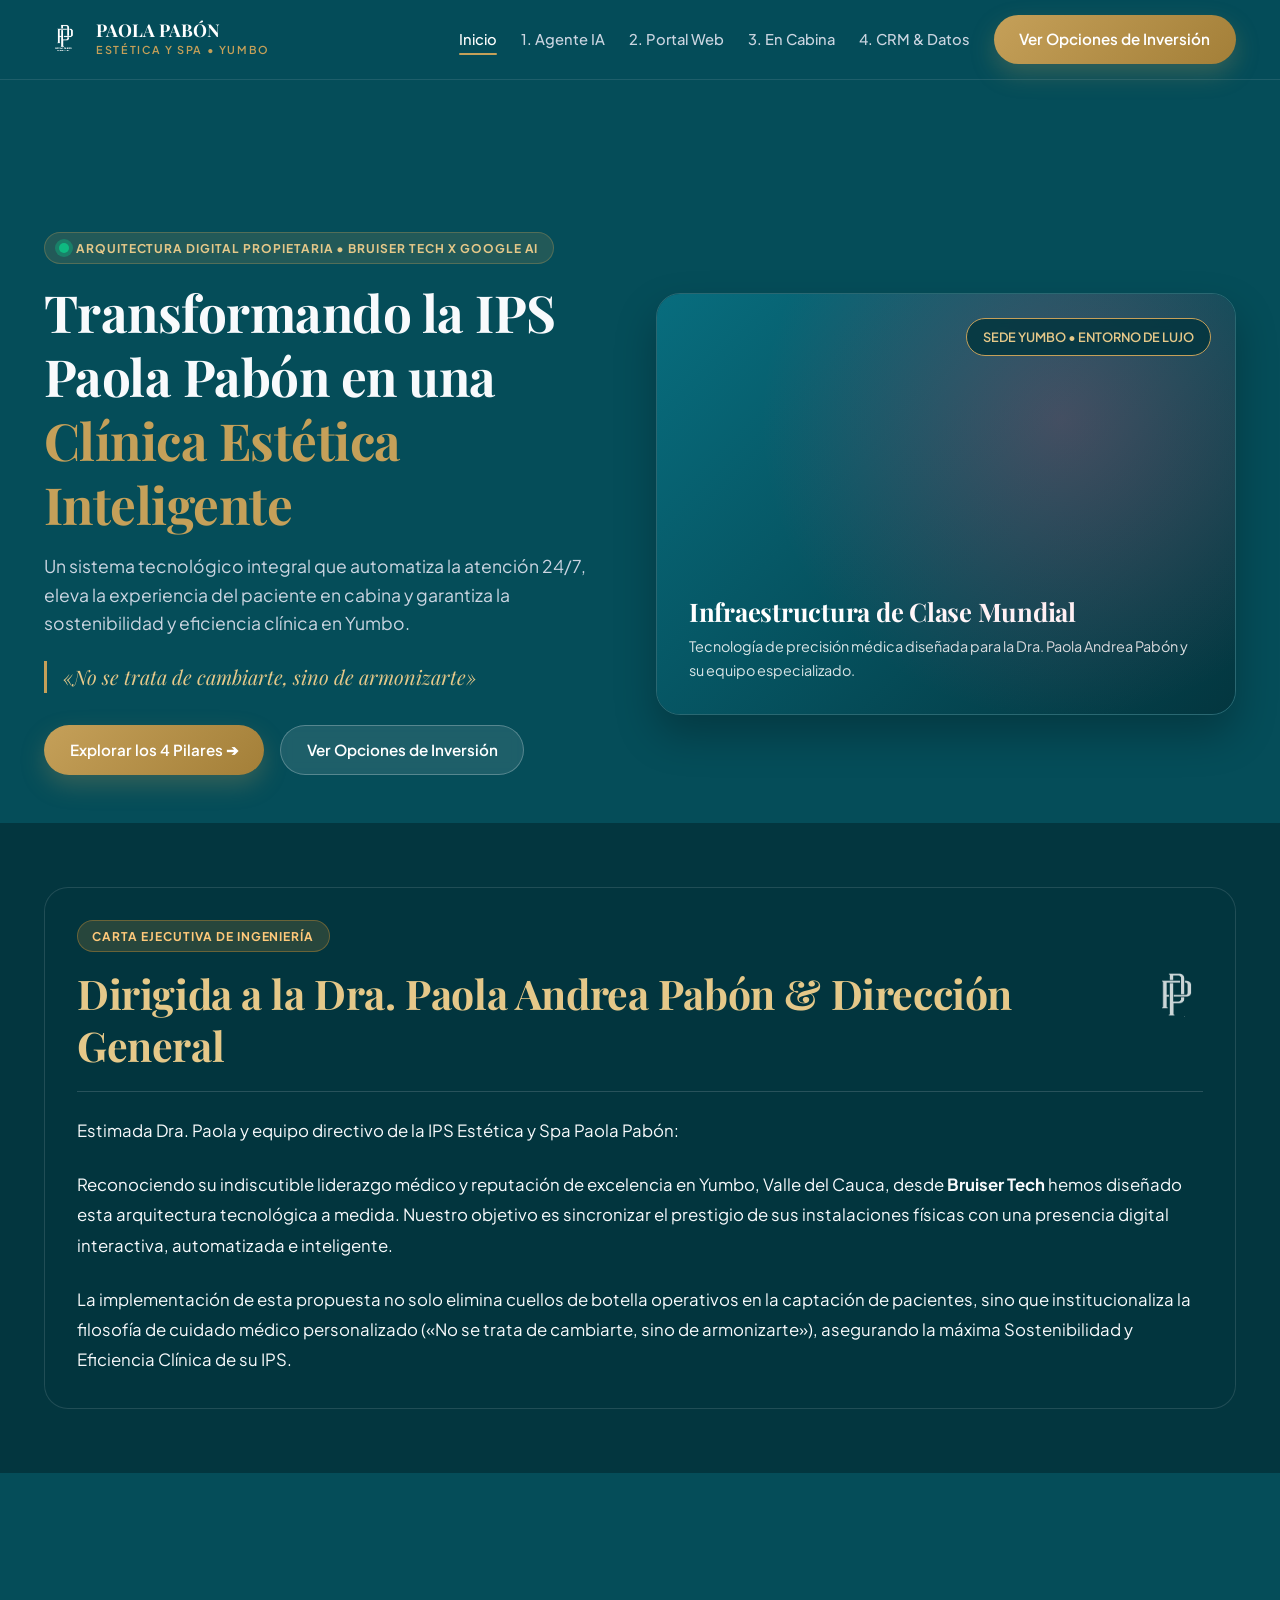
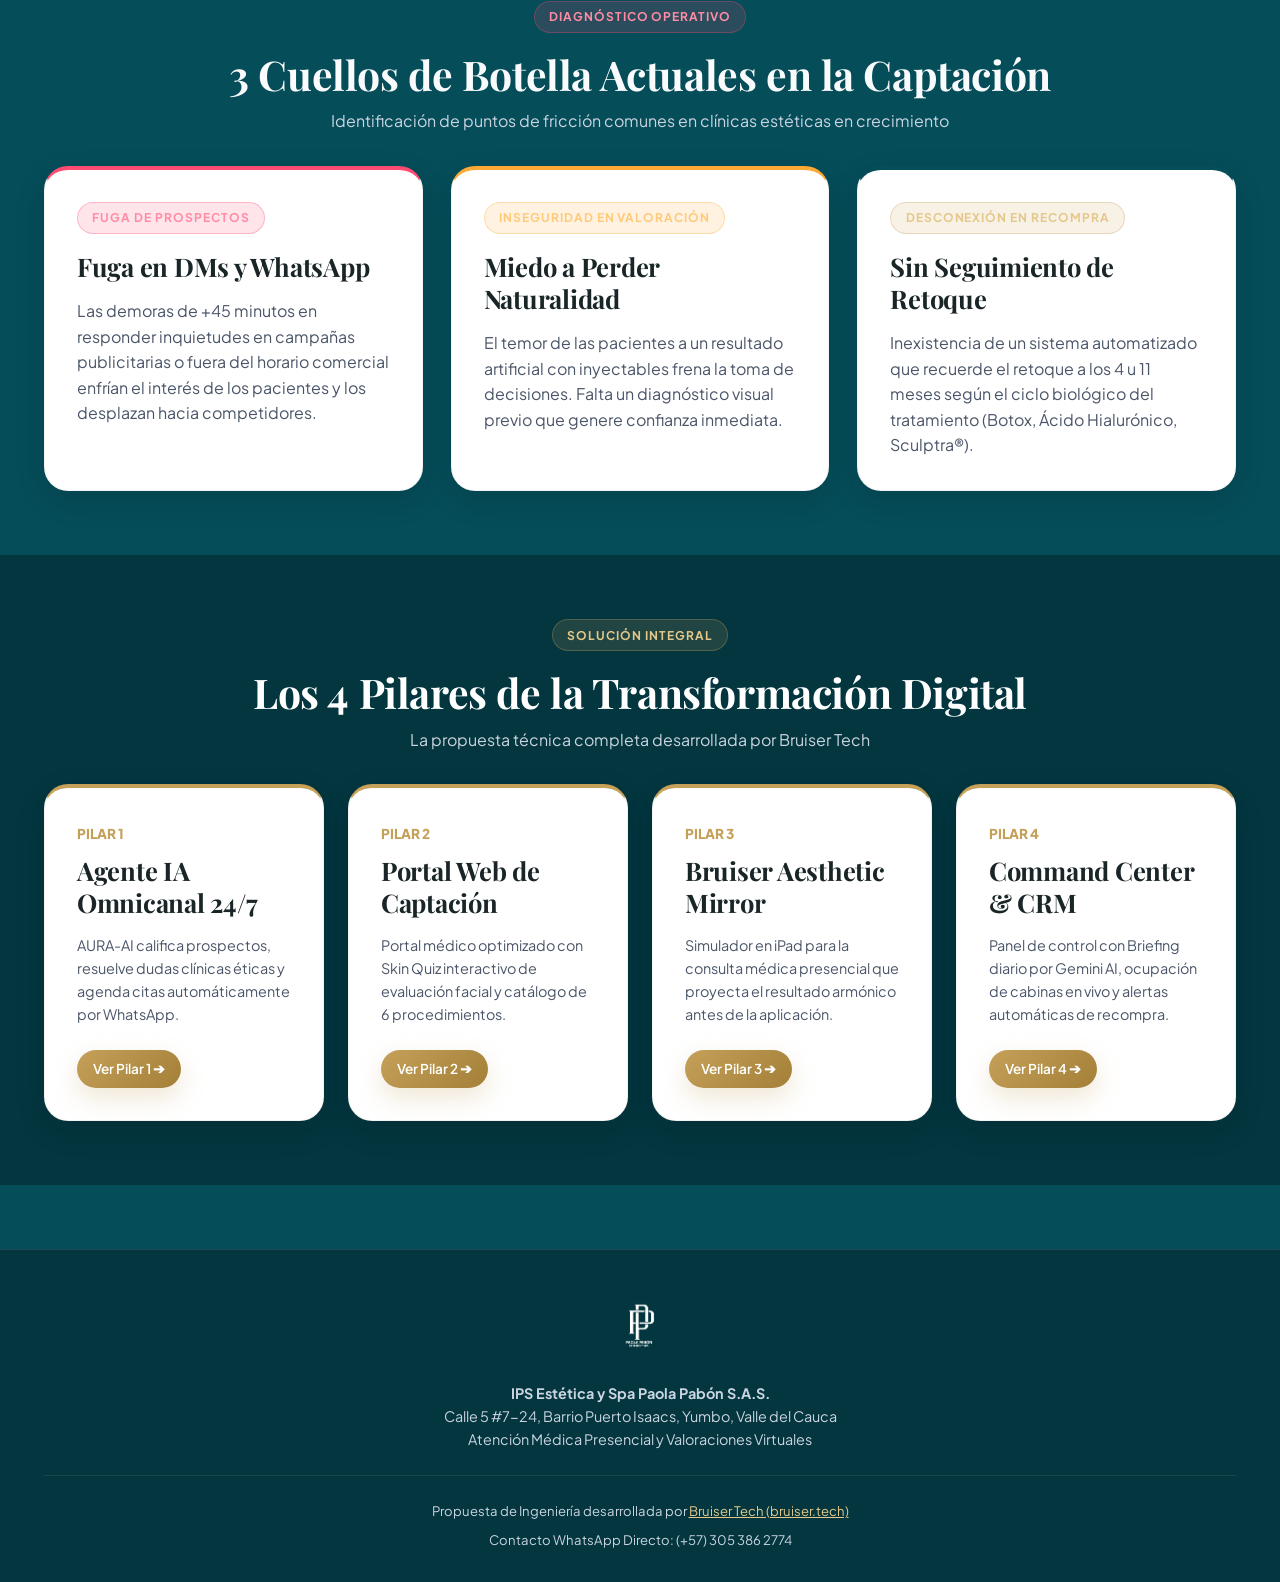
==== index.html @ 48b11e0a "feat: implement IPS Paola Pabón x Bruiser Tech proposal website" ====
<!DOCTYPE html>
<html lang="es">
<head>
  <meta charset="UTF-8">
  <meta name="viewport" content="width=device-width, initial-scale=1.0">
  <title>IPS Paola Pabón x Bruiser Tech | Clínica Estética Inteligente</title>
  <meta name="description" content="Propuesta de Ingeniería para la transformación digital de la IPS Paola Pabón en Yumbo, Valle del Cauca.">
  <link rel="stylesheet" href="assets/css/styles.css">
</head>
<body>

  <!-- NAVBAR COMÚN -->
  <header class="navbar">
    <div class="container navbar-inner">
      <a href="index.html" class="navbar-brand">
        <img src="assets/images/paolapabon.png" alt="IPS Paola Pabón Logo">
        <div class="brand-text">
          <span class="brand-title">PAOLA PABÓN</span>
          <span class="brand-subtitle">ESTÉTICA Y SPA • YUMBO</span>
        </div>
      </a>

      <button class="mobile-menu-btn" id="mobileMenuBtn" aria-label="Abrir Menú">☰</button>

      <ul class="nav-menu" id="navMenu">
        <li><a href="index.html" class="nav-link active">Inicio</a></li>
        <li><a href="pilar-1-agente-ia.html" class="nav-link">1. Agente IA</a></li>
        <li><a href="pilar-2-portal-web.html" class="nav-link">2. Portal Web</a></li>
        <li><a href="pilar-3-experiencia-cabina.html" class="nav-link">3. En Cabina</a></li>
        <li><a href="pilar-4-crm-inteligente.html" class="nav-link">4. CRM & Datos</a></li>
        <li><a href="propuesta-economica.html" class="btn btn-primary">Ver Opciones de Inversión</a></li>
      </ul>
    </div>
  </header>

  <main>
    <!-- HERO PRINCIPAL EN 2 COLUMNAS -->
    <section class="section hero">
      <div class="container grid-2">
        <div>
          <div class="badge-pill">
            <span class="pulse-dot"></span>
            ARQUITECTURA DIGITAL PROPIETARIA • BRUISER TECH x GOOGLE AI
          </div>
          <h1>Transformando la IPS Paola Pabón en una <span class="text-gold">Clínica Estética Inteligente</span></h1>
          <p class="mt-2 text-muted-light" style="font-size: 1.1rem;">
            Un sistema tecnológico integral que automatiza la atención 24/7, eleva la experiencia del paciente en cabina y garantiza la sostenibilidad y eficiencia clínica en Yumbo.
          </p>
          <div class="hero-quote">
            «No se trata de cambiarte, sino de armonizarte»
          </div>
          <div class="flex gap-2 mt-3" style="flex-wrap: wrap;">
            <a href="#pilares" class="btn btn-primary">Explorar los 4 Pilares ➔</a>
            <a href="propuesta-economica.html" class="btn btn-secondary">Ver Opciones de Inversión</a>
          </div>
        </div>

        <div class="hero-image-wrapper">
          <div class="hero-image-placeholder">
            <div class="hero-badge-overlay">SEDE YUMBO • ENTORNO DE LUJO</div>
            <h3 style="color: white; margin-bottom: 0.5rem;">Infraestructura de Clase Mundial</h3>
            <p style="color: rgba(255, 255, 255, 0.85); font-size: 0.9rem;">
              Tecnología de precisión médica diseñada para la Dra. Paola Andrea Pabón y su equipo especializado.
            </p>
          </div>
        </div>
      </div>
    </section>

    <!-- CARTA EJECUTIVA DE BRUISER TECH -->
    <section class="section section-dark executive-letter">
      <div class="container">
        <div class="card-dark">
          <div class="letter-header">
            <div>
              <span class="badge-pill badge-amber">CARTA EJECUTIVA DE INGENIERÍA</span>
              <h2 style="color: var(--color-gold-light);">Dirigida a la Dra. Paola Andrea Pabón & Dirección General</h2>
            </div>
            <img src="assets/images/paola-pabon-solo-logo.png" alt="Isotipo Paola Pabón" style="max-height: 50px; opacity: 0.8;">
          </div>
          <div class="letter-content">
            <p class="mb-3">
              Estimada Dra. Paola y equipo directivo de la IPS Estética y Spa Paola Pabón:
            </p>
            <p class="mb-3">
              Reconociendo su indiscutible liderazgo médico y reputación de excelencia en Yumbo, Valle del Cauca, desde <strong>Bruiser Tech</strong> hemos diseñado esta arquitectura tecnológica a medida. Nuestro objetivo es sincronizar el prestigio de sus instalaciones físicas con una presencia digital interactiva, automatizada e inteligente.
            </p>
            <p>
              La implementación de esta propuesta no solo elimina cuellos de botella operativos en la captación de pacientes, sino que institucionaliza la filosofía de cuidado médico personalizado («No se trata de cambiarte, sino de armonizarte»), asegurando la máxima Sostenibilidad y Eficiencia Clínica de su IPS.
            </p>
          </div>
        </div>
      </div>
    </section>

    <!-- DIAGNÓSTICO: 3 CUELLOS DE BOTELLA ACTUALES -->
    <section class="section container">
      <div class="text-center mb-4">
        <span class="badge-pill badge-coral">DIAGNÓSTICO OPERATIVO</span>
        <h2>3 Cuellos de Botella Actuales en la Captación</h2>
        <p class="text-muted-light mt-1">Identificación de puntos de fricción comunes en clínicas estéticas en crecimiento</p>
      </div>

      <div class="grid-3">
        <!-- Tarjeta 1 -->
        <div class="card-white border-coral">
          <div class="badge-pill badge-coral mb-2">FUGA DE PROSPECTOS</div>
          <h3>Fuga en DMs y WhatsApp</h3>
          <p class="mt-2 text-muted">
            Las demoras de +45 minutos en responder inquietudes en campañas publicitarias o fuera del horario comercial enfrían el interés de los pacientes y los desplazan hacia competidores.
          </p>
        </div>

        <!-- Tarjeta 2 -->
        <div class="card-white border-amber">
          <div class="badge-pill badge-amber mb-2">INSEGURIDAD EN VALORACIÓN</div>
          <h3>Miedo a Perder Naturalidad</h3>
          <p class="mt-2 text-muted">
            El temor de las pacientes a un resultado artificial con inyectables frena la toma de decisiones. Falta un diagnóstico visual previo que genere confianza inmediata.
          </p>
        </div>

        <!-- Tarjeta 3 -->
        <div class="card-white border-petroleum">
          <div class="badge-pill mb-2">DESCONEXIÓN EN RECOMPRA</div>
          <h3>Sin Seguimiento de Retoque</h3>
          <p class="mt-2 text-muted">
            Inexistencia de un sistema automatizado que recuerde el retoque a los 4 u 11 meses según el ciclo biológico del tratamiento (Botox, Ácido Hialurónico, Sculptra®).
          </p>
        </div>
      </div>
    </section>

    <!-- LOS 4 PILARES TECNOLÓGICOS EN REJILLA -->
    <section class="section section-dark" id="pilares">
      <div class="container">
        <div class="text-center mb-4">
          <span class="badge-pill">SOLUCIÓN INTEGRAL</span>
          <h2 style="color: var(--color-white);">Los 4 Pilares de la Transformación Digital</h2>
          <p class="text-muted-light mt-1">La propuesta técnica completa desarrollada por Bruiser Tech</p>
        </div>

        <div class="grid-4">
          <!-- Pilar 1 -->
          <div class="card-white border-gold">
            <span class="text-gold" style="font-weight: 800; font-size: 0.85rem;">PILAR 1</span>
            <h3 class="mt-1 mb-2">Agente IA Omnicanal 24/7</h3>
            <p class="text-muted mb-3" style="font-size: 0.9rem;">
              AURA-AI califica prospectos, resuelve dudas clínicas éticas y agenda citas automáticamente por WhatsApp.
            </p>
            <a href="pilar-1-agente-ia.html" class="btn btn-primary" style="font-size: 0.85rem; padding: 0.5rem 1rem;">Ver Pilar 1 ➔</a>
          </div>

          <!-- Pilar 2 -->
          <div class="card-white border-gold">
            <span class="text-gold" style="font-weight: 800; font-size: 0.85rem;">PILAR 2</span>
            <h3 class="mt-1 mb-2">Portal Web de Captación</h3>
            <p class="text-muted mb-3" style="font-size: 0.9rem;">
              Portal médico optimizado con Skin Quiz interactivo de evaluación facial y catálogo de 6 procedimientos.
            </p>
            <a href="pilar-2-portal-web.html" class="btn btn-primary" style="font-size: 0.85rem; padding: 0.5rem 1rem;">Ver Pilar 2 ➔</a>
          </div>

          <!-- Pilar 3 -->
          <div class="card-white border-gold">
            <span class="text-gold" style="font-weight: 800; font-size: 0.85rem;">PILAR 3</span>
            <h3 class="mt-1 mb-2">Bruiser Aesthetic Mirror</h3>
            <p class="text-muted mb-3" style="font-size: 0.9rem;">
              Simulador en iPad para la consulta médica presencial que proyecta el resultado armónico antes de la aplicación.
            </p>
            <a href="pilar-3-experiencia-cabina.html" class="btn btn-primary" style="font-size: 0.85rem; padding: 0.5rem 1rem;">Ver Pilar 3 ➔</a>
          </div>

          <!-- Pilar 4 -->
          <div class="card-white border-gold">
            <span class="text-gold" style="font-weight: 800; font-size: 0.85rem;">PILAR 4</span>
            <h3 class="mt-1 mb-2">Command Center & CRM</h3>
            <p class="text-muted mb-3" style="font-size: 0.9rem;">
              Panel de control con Briefing diario por Gemini AI, ocupación de cabinas en vivo y alertas automáticas de recompra.
            </p>
            <a href="pilar-4-crm-inteligente.html" class="btn btn-primary" style="font-size: 0.85rem; padding: 0.5rem 1rem;">Ver Pilar 4 ➔</a>
          </div>
        </div>
      </div>
    </section>
  </main>

  <!-- FOOTER COMÚN -->
  <footer class="footer">
    <div class="container footer-inner">
      <div class="footer-logo">
        <img src="assets/images/paolapabon.png" alt="IPS Paola Pabón Logo Footer">
      </div>
      <address class="footer-address">
        <strong>IPS Estética y Spa Paola Pabón S.A.S.</strong><br>
        Calle 5 #7-24, Barrio Puerto Isaacs, Yumbo, Valle del Cauca<br>
        Atención Médica Presencial y Valoraciones Virtuales
      </address>
      <div class="footer-credits">
        <span>Propuesta de Ingeniería desarrollada por <a href="https://bruiser.tech" target="_blank" rel="noopener">Bruiser Tech (bruiser.tech)</a></span>
        <span>Contacto WhatsApp Directo: (+57) 305 386 2774</span>
      </div>
    </div>
  </footer>

  <script src="assets/js/main.js"></script>
</body>
</html>
---- assets/css/styles.css ----
/* ==========================================================================
   IPS PAOLA PABÓN x BRUISER TECH - ESTILOS PRINCIPALES (PURE CSS3)
   ========================================================================== */

@import url('https://fonts.googleapis.com/css2?family=Playfair+Display:ital,wght@0,400..700;1,400..700&family=Plus+Jakarta+Sans:wght@300;400;500;600;700;800&display=swap');

/* --- CUSTOM PROPERTIES --- */
:root {
  --color-bg-main: #054D59;       /* Azul Petróleo Médico */
  --color-bg-dark: #03363F;       /* Fondo Secundario / Command Center */
  --color-coral: #FF4B72;         /* Coral Cosmecéutico */
  --color-amber: #FFA834;         /* Ámbar Cálido */
  --color-gold: #C5A059;          /* Oro Médico */
  --color-gold-light: #E5C889;    /* Oro Claro */
  --color-white: #FFFFFF;         /* Blanco Puro */
  --color-card-dark: rgba(3, 54, 63, 0.85);

  --color-text-dark-primary: #1A2527;   /* Texto Oscuro para Tarjetas Blancas (AAA) */
  --color-text-dark-secondary: #4A5568; /* Texto Secundario para Tarjetas Blancas */
  --color-text-light-primary: #F8FAFC;  /* Texto Claro para Fondos Oscuros */
  --color-text-light-secondary: #CBD5E1;/* Texto Claro Secundario */

  --font-title: 'Playfair Display', Georgia, serif;
  --font-body: 'Plus Jakarta Sans', -apple-system, BlinkMacSystemFont, sans-serif;

  --radius-sm: 0.5rem;
  --radius-md: 1rem;
  --radius-lg: 1.5rem;
  --radius-full: 9999px;

  --shadow-sm: 0 4px 12px rgba(0, 0, 0, 0.08);
  --shadow-md: 0 10px 30px rgba(0, 0, 0, 0.12);
  --shadow-lg: 0 20px 40px rgba(0, 0, 0, 0.25);
  --shadow-gold: 0 10px 25px rgba(197, 160, 89, 0.25);

  --transition: all 0.3s cubic-bezier(0.4, 0, 0.2, 1);
  --navbar-height: 80px;
}

/* --- RESET & BASE --- */
*, *::before, *::after {
  box-sizing: border-box;
  margin: 0;
  padding: 0;
}

html {
  scroll-behavior: smooth;
  font-size: 16px;
}

body {
  font-family: var(--font-body);
  background-color: var(--color-bg-main);
  color: var(--color-text-light-primary);
  line-height: 1.6;
  min-height: 100vh;
  display: flex;
  flex-direction: column;
  overflow-x: hidden;
}

main {
  flex: 1;
  padding-top: calc(var(--navbar-height) + 1.5rem);
}

img, video, svg {
  max-width: 100%;
  height: auto;
  display: block;
}

a {
  color: inherit;
  text-decoration: none;
  transition: var(--transition);
}

/* --- TYPOGRAPHY --- */
h1, h2, h3, h4, h5, h6 {
  font-family: var(--font-title);
  line-height: 1.25;
  font-weight: 700;
  letter-spacing: -0.01em;
}

h1 { font-size: clamp(2.2rem, 4vw, 3.4rem); }
h2 { font-size: clamp(1.8rem, 3.2vw, 2.6rem); }
h3 { font-size: clamp(1.3rem, 2vw, 1.8rem); }
h4 { font-size: 1.25rem; }

.text-gold { color: var(--color-gold) !important; }
.text-coral { color: var(--color-coral) !important; }
.text-amber { color: var(--color-amber) !important; }
.text-petroleum { color: var(--color-bg-main) !important; }
.text-muted { color: var(--color-text-dark-secondary) !important; }
.text-muted-light { color: var(--color-text-light-secondary) !important; }

/* --- LAYOUT & CONTAINERS --- */
.container {
  width: 100%;
  max-width: 1240px;
  margin-left: auto;
  margin-right: auto;
  padding-left: 1.5rem;
  padding-right: 1.5rem;
}

.section {
  padding-top: 4rem;
  padding-bottom: 4rem;
}

.section-dark {
  background-color: var(--color-bg-dark);
}

.grid-2 {
  display: grid;
  grid-template-columns: repeat(2, 1fr);
  gap: 2rem;
  align-items: center;
}

.grid-3 {
  display: grid;
  grid-template-columns: repeat(3, 1fr);
  gap: 1.75rem;
}

.grid-4 {
  display: grid;
  grid-template-columns: repeat(4, 1fr);
  gap: 1.5rem;
}

@media (max-width: 1024px) {
  .grid-4 { grid-template-columns: repeat(2, 1fr); }
  .grid-3 { grid-template-columns: repeat(2, 1fr); }
}

@media (max-width: 768px) {
  .grid-2, .grid-3, .grid-4 {
    grid-template-columns: 1fr;
  }
}

/* --- NAVBAR --- */
.navbar {
  position: sticky;
  top: 0;
  left: 0;
  width: 100%;
  height: var(--navbar-height);
  background: rgba(5, 77, 89, 0.88);
  backdrop-filter: blur(12px);
  -webkit-backdrop-filter: blur(12px);
  border-bottom: 1px solid rgba(255, 255, 255, 0.1);
  z-index: 1000;
  display: flex;
  align-items: center;
}

.navbar-inner {
  display: flex;
  align-items: center;
  justify-content: space-between;
  width: 100%;
}

.navbar-brand {
  display: flex;
  align-items: center;
  gap: 0.75rem;
  text-decoration: none;
}

.navbar-brand img {
  max-height: 38px;
  width: auto;
  object-fit: contain;
}

.brand-text {
  display: flex;
  flex-direction: column;
}

.brand-title {
  font-family: var(--font-title);
  font-size: 1.1rem;
  font-weight: 700;
  color: var(--color-white);
  line-height: 1;
}

.brand-subtitle {
  font-size: 0.68rem;
  color: var(--color-gold);
  letter-spacing: 0.15em;
  text-transform: uppercase;
  font-weight: 600;
  margin-top: 3px;
}

.nav-menu {
  display: flex;
  align-items: center;
  gap: 1.5rem;
  list-style: none;
}

.nav-link {
  font-size: 0.92rem;
  font-weight: 500;
  color: var(--color-text-light-secondary);
  position: relative;
  padding: 0.4rem 0;
}

.nav-link:hover, .nav-link.active {
  color: var(--color-white);
}

.nav-link.active::after {
  content: '';
  position: absolute;
  bottom: 0;
  left: 0;
  width: 100%;
  height: 2px;
  background-color: var(--color-gold);
  border-radius: 2px;
}

/* Mobile Menu Toggle */
.mobile-menu-btn {
  display: none;
  background: none;
  border: none;
  color: var(--color-white);
  font-size: 1.5rem;
  cursor: pointer;
  padding: 0.5rem;
}

@media (max-width: 992px) {
  .mobile-menu-btn {
    display: block;
  }

  .nav-menu {
    display: none;
    position: absolute;
    top: var(--navbar-height);
    left: 0;
    width: 100%;
    background-color: #03363F;
    border-bottom: 1px solid rgba(255, 255, 255, 0.1);
    flex-direction: column;
    padding: 1.5rem;
    gap: 1rem;
    box-shadow: var(--shadow-lg);
  }

  .nav-menu.open {
    display: flex;
  }

  .nav-menu .btn-primary {
    width: 100%;
    text-align: center;
  }
}

/* --- BUTTONS & BADGES --- */
.btn {
  display: inline-flex;
  align-items: center;
  justify-content: center;
  gap: 0.5rem;
  padding: 0.75rem 1.6rem;
  font-family: var(--font-body);
  font-size: 0.95rem;
  font-weight: 600;
  border-radius: var(--radius-full);
  cursor: pointer;
  transition: var(--transition);
  border: none;
  text-decoration: none;
}

.btn-primary {
  background: linear-gradient(135deg, var(--color-gold) 0%, #A37F38 100%);
  color: var(--color-white);
  box-shadow: var(--shadow-gold);
}

.btn-primary:hover {
  transform: translateY(-2px);
  box-shadow: 0 12px 28px rgba(197, 160, 89, 0.4);
  background: linear-gradient(135deg, var(--color-gold-light) 0%, var(--color-gold) 100%);
  color: var(--color-text-dark-primary);
}

.btn-secondary {
  background: rgba(255, 255, 255, 0.1);
  color: var(--color-white);
  border: 1px solid rgba(255, 255, 255, 0.25);
  backdrop-filter: blur(6px);
}

.btn-secondary:hover {
  background: rgba(255, 255, 255, 0.2);
  border-color: var(--color-white);
}

.btn-whatsapp {
  background-color: #25D366;
  color: #FFFFFF;
  font-weight: 700;
  box-shadow: 0 8px 20px rgba(37, 211, 102, 0.3);
}

.btn-whatsapp:hover {
  background-color: #20BA5A;
  color: #FFFFFF;
  transform: translateY(-2px);
  box-shadow: 0 12px 25px rgba(37, 211, 102, 0.4);
}

.badge-pill {
  display: inline-flex;
  align-items: center;
  gap: 0.4rem;
  padding: 0.35rem 0.9rem;
  border-radius: var(--radius-full);
  font-size: 0.75rem;
  font-weight: 700;
  letter-spacing: 0.08em;
  text-transform: uppercase;
  background: rgba(197, 160, 89, 0.15);
  color: var(--color-gold-light);
  border: 1px solid rgba(197, 160, 89, 0.3);
  margin-bottom: 1rem;
}

.badge-coral {
  background: rgba(255, 75, 114, 0.15);
  color: #FF8BA4;
  border-color: rgba(255, 75, 114, 0.3);
}

.badge-amber {
  background: rgba(255, 168, 52, 0.15);
  color: #FFC97A;
  border-color: rgba(255, 168, 52, 0.3);
}

/* --- CARDS --- */
/* Tarjetas Blancas (OBLIGATORIO: Texto Oscuro AAA) */
.card-white {
  background-color: var(--color-white);
  color: var(--color-text-dark-primary);
  border-radius: var(--radius-lg);
  padding: 2rem;
  box-shadow: var(--shadow-md);
  transition: var(--transition);
  position: relative;
  overflow: hidden;
  border: 1px solid rgba(0, 0, 0, 0.05);
}

.card-white h1, .card-white h2, .card-white h3, .card-white h4 {
  color: var(--color-text-dark-primary);
}

.card-white p, .card-white li, .card-white span {
  color: var(--color-text-dark-secondary);
}

.card-white:hover {
  transform: translateY(-4px);
  box-shadow: var(--shadow-lg);
}

/* Borders Accent */
.border-coral { border-top: 4px solid var(--color-coral) !important; }
.border-amber { border-top: 4px solid var(--color-amber) !important; }
.border-petroleum { border-top: 4px solid var(--color-bg-main) !important; }
.border-gold { border-top: 4px solid var(--color-gold) !important; }

/* Tarjetas Oscuras */
.card-dark {
  background: var(--color-card-dark);
  border: 1px solid rgba(255, 255, 255, 0.12);
  border-radius: var(--radius-lg);
  padding: 2rem;
  backdrop-filter: blur(10px);
  color: var(--color-text-light-primary);
}

/* --- PAGE HEADER --- */
.page-header {
  padding-top: 2rem;
  padding-bottom: 2.5rem;
  text-align: center;
  max-width: 800px;
  margin: 0 auto;
}

.page-title {
  margin-bottom: 1rem;
}

.page-subtitle {
  font-size: 1.1rem;
  color: var(--color-text-light-secondary);
}

/* --- HERO SECTION --- */
.hero {
  padding: 3rem 0 5rem;
}

.hero-quote {
  font-family: var(--font-title);
  font-style: italic;
  font-size: 1.25rem;
  color: var(--color-gold-light);
  border-left: 3px solid var(--color-gold);
  padding-left: 1rem;
  margin: 1.5rem 0 2rem;
}

.hero-image-wrapper {
  position: relative;
  border-radius: var(--radius-lg);
  overflow: hidden;
  box-shadow: var(--shadow-lg);
  border: 1px solid rgba(255, 255, 255, 0.15);
}

.hero-image-placeholder {
  width: 100%;
  height: 420px;
  background: linear-gradient(135deg, #086d7e 0%, #03363f 100%);
  display: flex;
  flex-direction: column;
  justify-content: flex-end;
  padding: 2rem;
  position: relative;
}

.hero-image-placeholder::before {
  content: '';
  position: absolute;
  top: 0; left: 0; right: 0; bottom: 0;
  background: radial-gradient(circle at 70% 30%, rgba(255, 75, 114, 0.25), transparent 60%);
}

.hero-badge-overlay {
  position: absolute;
  top: 1.5rem;
  right: 1.5rem;
  background: rgba(3, 54, 63, 0.85);
  backdrop-filter: blur(8px);
  padding: 0.5rem 1rem;
  border-radius: var(--radius-full);
  border: 1px solid var(--color-gold);
  color: var(--color-gold-light);
  font-size: 0.8rem;
  font-weight: 600;
}

/* --- EXECUTIVE LETTER --- */
.executive-letter {
  margin-top: -2rem;
  margin-bottom: 4rem;
}

.letter-content {
  position: relative;
  line-height: 1.8;
  font-size: 1.05rem;
}

.letter-header {
  display: flex;
  align-items: center;
  justify-content: space-between;
  border-bottom: 1px solid rgba(255, 255, 255, 0.15);
  padding-bottom: 1.25rem;
  margin-bottom: 1.5rem;
}

/* --- PULSE DOT ANIMATION --- */
.pulse-dot {
  width: 10px;
  height: 10px;
  background-color: #10B981;
  border-radius: 50%;
  display: inline-block;
  position: relative;
}

.pulse-dot::after {
  content: '';
  position: absolute;
  top: -4px;
  left: -4px;
  width: 18px;
  height: 18px;
  background-color: rgba(16, 185, 129, 0.4);
  border-radius: 50%;
  animation: pulse 1.8s infinite ease-in-out;
}

@keyframes pulse {
  0% { transform: scale(0.8); opacity: 0.8; }
  50% { transform: scale(1.4); opacity: 0; }
  100% { transform: scale(0.8); opacity: 0; }
}

/* --- WHATSAPP SMARTPHONE MOCKUP --- */
.phone-mockup {
  width: 100%;
  max-width: 380px;
  margin: 0 auto;
  background-color: #111B21;
  border-radius: 36px;
  box-shadow: var(--shadow-lg), 0 0 0 10px #1E293B;
  overflow: hidden;
  border: 2px solid #334155;
  display: flex;
  flex-direction: column;
  height: 600px;
}

.phone-notch {
  width: 130px;
  height: 22px;
  background-color: #1E293B;
  margin: 0 auto;
  border-bottom-left-radius: 12px;
  border-bottom-right-radius: 12px;
}

.wa-header {
  background-color: #202C33;
  padding: 0.75rem 1rem;
  display: flex;
  align-items: center;
  gap: 0.75rem;
  border-bottom: 1px solid #2A3942;
}

.wa-avatar {
  width: 40px;
  height: 40px;
  border-radius: 50%;
  background-color: var(--color-bg-main);
  display: flex;
  align-items: center;
  justify-content: center;
  font-weight: bold;
  color: var(--color-gold);
  border: 1px solid var(--color-gold);
  overflow: hidden;
}

.wa-avatar img {
  width: 100%;
  height: 100%;
  object-fit: cover;
}

.wa-status-name {
  font-size: 0.9rem;
  font-weight: 600;
  color: #E9EDEF;
}

.wa-status-online {
  font-size: 0.72rem;
  color: #00A884;
}

.wa-chat-window {
  flex: 1;
  background-color: #0B141A;
  background-image: radial-gradient(rgba(255, 255, 255, 0.03) 1px, transparent 0);
  background-size: 16px 16px;
  padding: 1rem;
  overflow-y: auto;
  display: flex;
  flex-direction: column;
  gap: 0.75rem;
}

.wa-msg {
  max-width: 85%;
  padding: 0.6rem 0.85rem;
  border-radius: 12px;
  font-size: 0.85rem;
  line-height: 1.4;
  position: relative;
  word-wrap: break-word;
}

.wa-msg-received {
  background-color: #202C33;
  color: #E9EDEF;
  align-self: flex-start;
  border-top-left-radius: 2px;
}

.wa-msg-sent {
  background-color: #005C4B;
  color: #E9EDEF;
  align-self: flex-end;
  border-top-right-radius: 2px;
}

.wa-time {
  font-size: 0.65rem;
  color: rgba(241, 245, 249, 0.6);
  text-align: right;
  margin-top: 3px;
}

.wa-input-bar {
  background-color: #202C33;
  padding: 0.6rem;
  display: flex;
  align-items: center;
  gap: 0.5rem;
}

.wa-input-bar input {
  flex: 1;
  background-color: #2A3942;
  border: none;
  padding: 0.6rem 0.8rem;
  border-radius: 20px;
  color: #E9EDEF;
  font-size: 0.85rem;
  outline: none;
}

.wa-input-bar input::placeholder {
  color: #8696A0;
}

.wa-send-btn {
  width: 36px;
  height: 36px;
  border-radius: 50%;
  background-color: #00A884;
  border: none;
  color: white;
  display: flex;
  align-items: center;
  justify-content: center;
  cursor: pointer;
}

/* --- SKIN QUIZ COMPONENT --- */
.quiz-container {
  max-width: 680px;
  margin: 0 auto;
}

.quiz-step {
  display: none;
}

.quiz-step.active {
  display: block;
}

.quiz-options {
  display: flex;
  flex-direction: column;
  gap: 1rem;
  margin: 1.5rem 0;
}

.quiz-option-btn {
  display: flex;
  align-items: center;
  justify-content: space-between;
  padding: 1rem 1.25rem;
  border: 2px solid #E2E8F0;
  border-radius: var(--radius-md);
  background-color: var(--color-white);
  color: var(--color-text-dark-primary);
  font-size: 1rem;
  font-weight: 600;
  cursor: pointer;
  transition: var(--transition);
  text-align: left;
}

.quiz-option-btn:hover {
  border-color: var(--color-gold);
  background-color: #FFFDF9;
  transform: translateX(4px);
}

.quiz-progress {
  height: 6px;
  background-color: #EDF2F7;
  border-radius: 3px;
  margin-bottom: 1.5rem;
  overflow: hidden;
}

.quiz-progress-bar {
  height: 100%;
  background: linear-gradient(90deg, var(--color-gold), var(--color-coral));
  width: 33%;
  transition: width 0.3s ease;
}

/* --- IPAD PRO MOCKUP (AESTHETIC MIRROR) --- */
.ipad-mockup {
  width: 100%;
  max-width: 520px;
  margin: 0 auto;
  background-color: #0F172A;
  border-radius: 28px;
  padding: 16px;
  box-shadow: var(--shadow-lg), 0 0 0 6px #334155;
  border: 1px solid #475569;
  position: relative;
}

.ipad-camera {
  width: 8px;
  height: 8px;
  background-color: #334155;
  border-radius: 50%;
  position: absolute;
  top: 8px;
  left: 50%;
  transform: translateX(-50%);
}

.ipad-screen {
  background: linear-gradient(180deg, #0A192F 0%, #03363F 100%);
  border-radius: 16px;
  height: 380px;
  overflow: hidden;
  position: relative;
  display: flex;
  flex-direction: column;
  justify-content: space-between;
  padding: 1.25rem;
  border: 1px solid rgba(255, 255, 255, 0.1);
}

.ipad-hud {
  display: flex;
  justify-content: space-between;
  align-items: center;
  font-size: 0.75rem;
  color: var(--color-gold-light);
  background: rgba(0, 0, 0, 0.4);
  padding: 0.5rem 0.8rem;
  border-radius: 8px;
  backdrop-filter: blur(4px);
}

.ipad-face-grid {
  position: absolute;
  top: 50%;
  left: 50%;
  transform: translate(-50%, -50%);
  width: 220px;
  height: 220px;
  border: 1px dashed rgba(197, 160, 89, 0.5);
  border-radius: 50%;
  display: flex;
  align-items: center;
  justify-content: center;
}

.ipad-scan-line {
  position: absolute;
  top: 0; left: 0; right: 0;
  height: 2px;
  background: linear-gradient(90deg, transparent, var(--color-coral), transparent);
  box-shadow: 0 0 10px var(--color-coral);
  animation: scan 3s infinite ease-in-out;
}

@keyframes scan {
  0% { top: 10%; }
  50% { top: 90%; }
  100% { top: 10%; }
}

.ipad-overlay-card {
  background: rgba(3, 54, 63, 0.9);
  border: 1px solid var(--color-gold);
  border-radius: 12px;
  padding: 0.8rem 1rem;
  color: white;
  font-size: 0.8rem;
  backdrop-filter: blur(8px);
}

/* --- COMMAND CENTER & TABS --- */
.status-bar {
  display: flex;
  align-items: center;
  justify-content: space-between;
  background: rgba(3, 54, 63, 0.8);
  border: 1px solid rgba(255, 255, 255, 0.12);
  padding: 0.8rem 1.5rem;
  border-radius: var(--radius-md);
  margin-bottom: 2rem;
  backdrop-filter: blur(8px);
}

.tab-nav {
  display: flex;
  gap: 0.5rem;
  border-bottom: 2px solid rgba(255, 255, 255, 0.1);
  margin-bottom: 1.5rem;
  overflow-x: auto;
}

.tab-btn {
  padding: 0.75rem 1.25rem;
  background: none;
  border: none;
  color: var(--color-text-light-secondary);
  font-family: var(--font-body);
  font-size: 0.95rem;
  font-weight: 600;
  cursor: pointer;
  border-bottom: 3px solid transparent;
  transition: var(--transition);
  white-space: nowrap;
}

.tab-btn:hover {
  color: var(--color-white);
}

.tab-btn.active {
  color: var(--color-gold-light);
  border-bottom-color: var(--color-gold);
}

.tab-content {
  display: none;
}

.tab-content.active {
  display: block;
}

/* --- FOOTER --- */
.footer {
  background-color: var(--color-bg-dark);
  border-top: 1px solid rgba(255, 255, 255, 0.1);
  padding: 3rem 0 2rem;
  margin-top: 4rem;
  color: var(--color-text-light-secondary);
  font-size: 0.9rem;
}

.footer-inner {
  display: flex;
  flex-direction: column;
  align-items: center;
  text-align: center;
  gap: 1.5rem;
}

.footer-logo img {
  max-height: 60px;
  width: auto;
  object-fit: contain;
}

.footer-address {
  font-style: normal;
  line-height: 1.6;
}

.footer-credits {
  border-top: 1px solid rgba(255, 255, 255, 0.08);
  width: 100%;
  padding-top: 1.5rem;
  font-size: 0.82rem;
  display: flex;
  flex-direction: column;
  gap: 0.5rem;
}

.footer-credits a {
  color: var(--color-gold-light);
  text-decoration: underline;
}

.footer-credits a:hover {
  color: var(--color-white);
}

/* --- UTILITIES --- */
.text-center { text-align: center; }
.mt-1 { margin-top: 0.5rem; }
.mt-2 { margin-top: 1rem; }
.mt-3 { margin-top: 1.5rem; }
.mt-4 { margin-top: 2rem; }
.mb-1 { margin-bottom: 0.5rem; }
.mb-2 { margin-bottom: 1rem; }
.mb-3 { margin-bottom: 1.5rem; }
.mb-4 { margin-bottom: 2rem; }

.flex { display: flex; }
.items-center { align-items: center; }
.justify-between { justify-content: space-between; }
.gap-1 { gap: 0.5rem; }
.gap-2 { gap: 1rem; }
.gap-3 { gap: 1.5rem; }

.shadow-card { box-shadow: var(--shadow-md); }
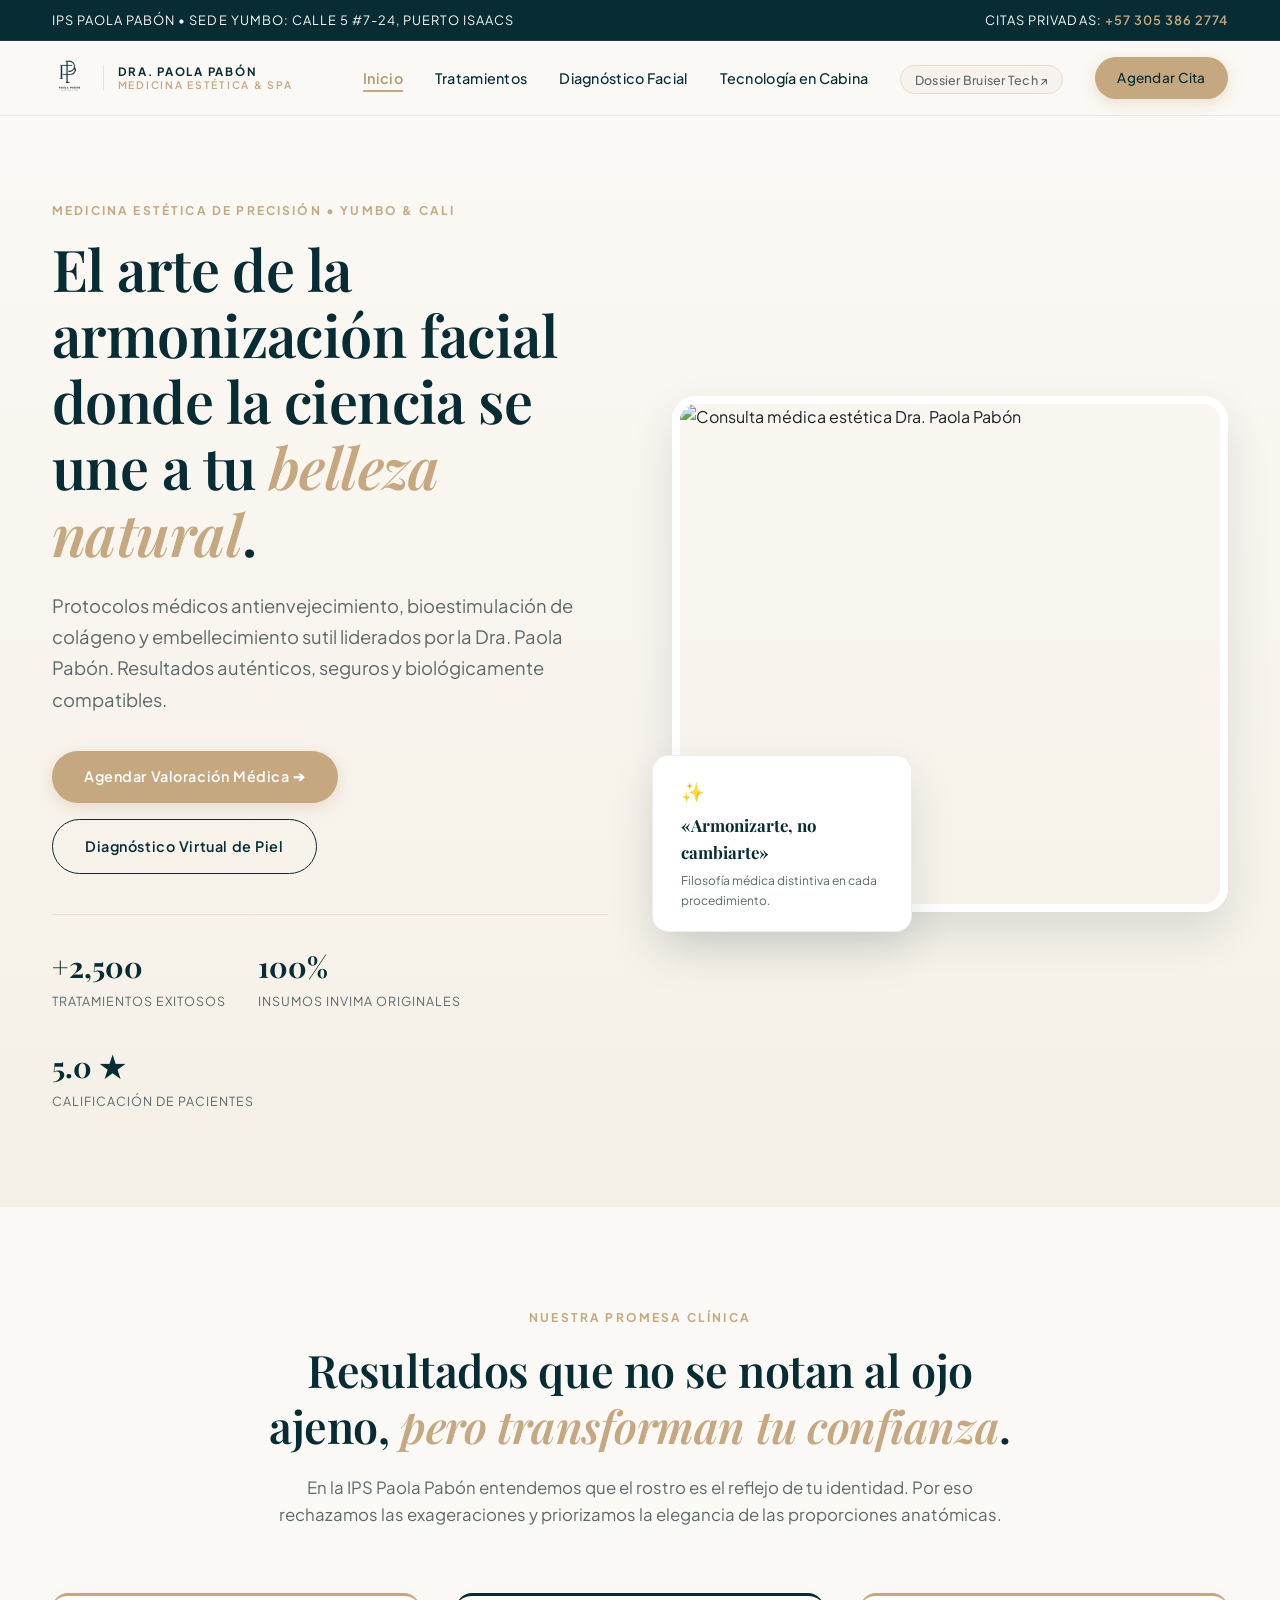
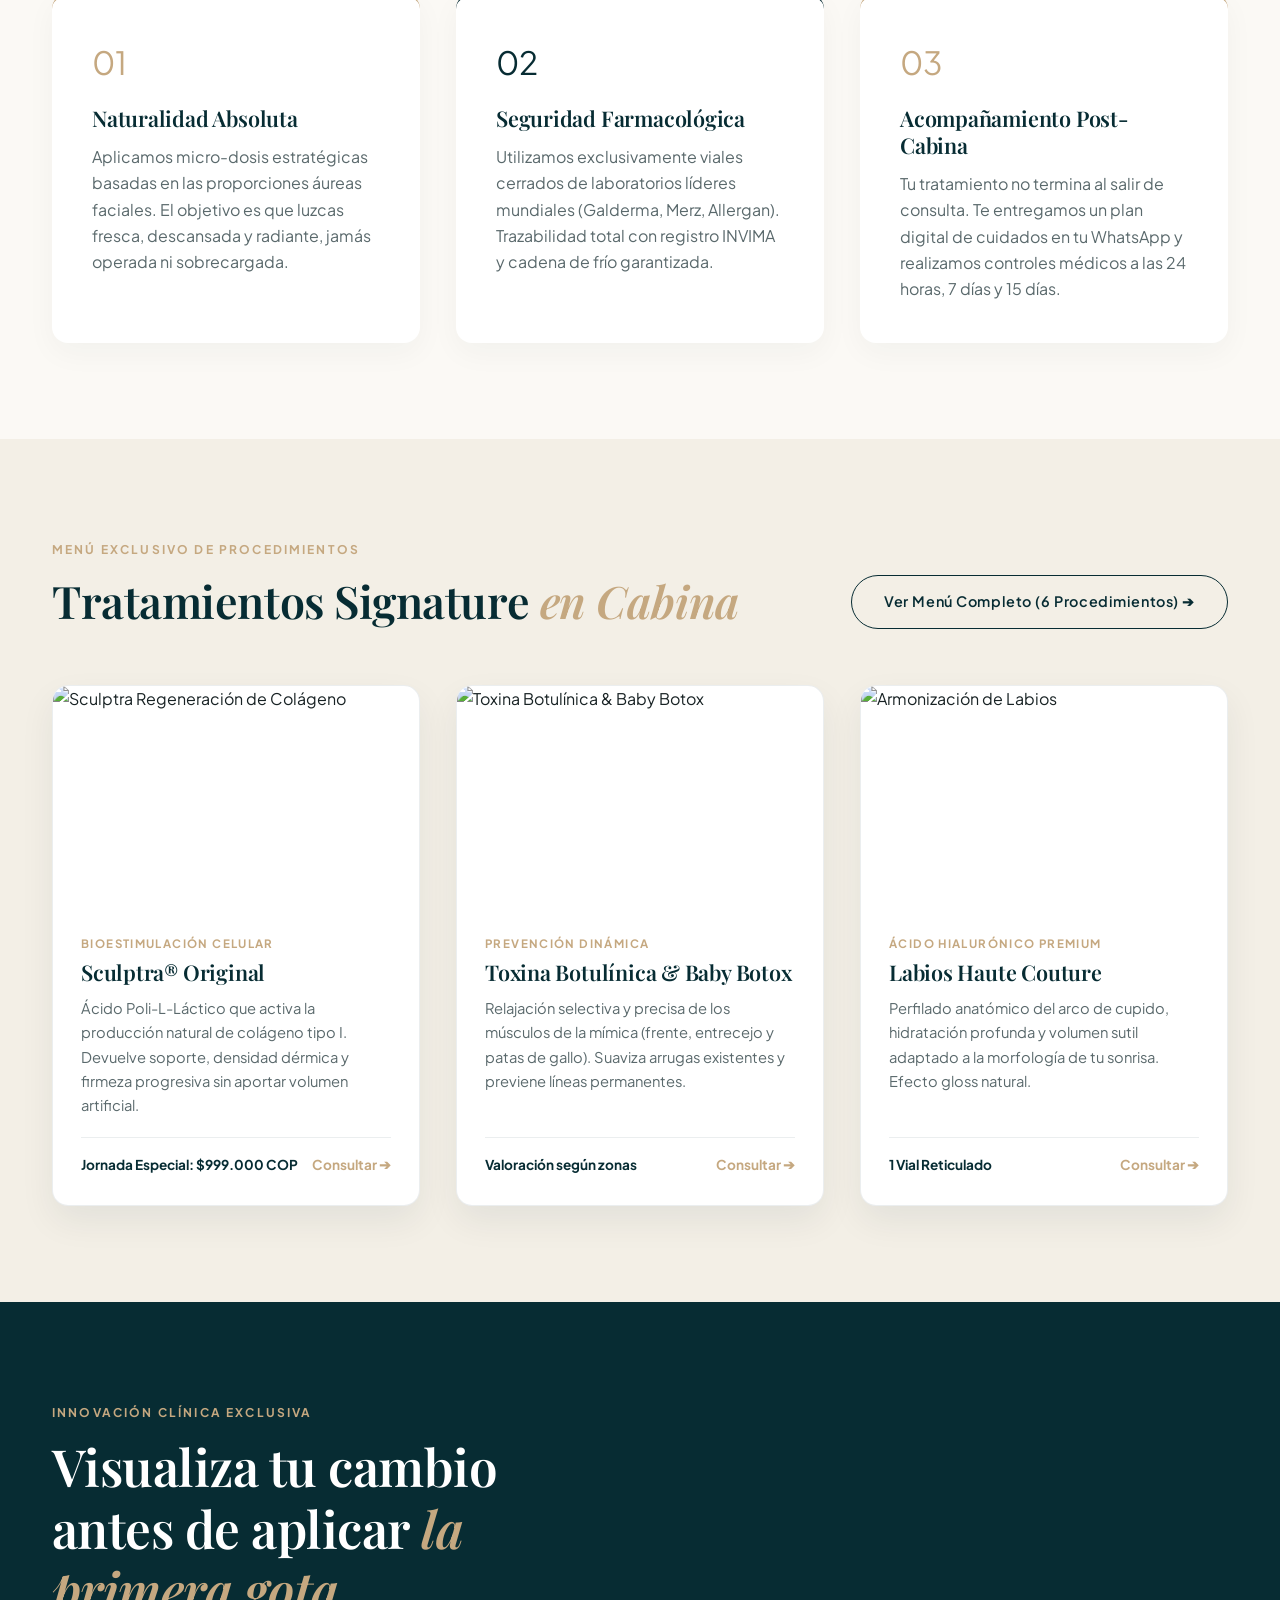
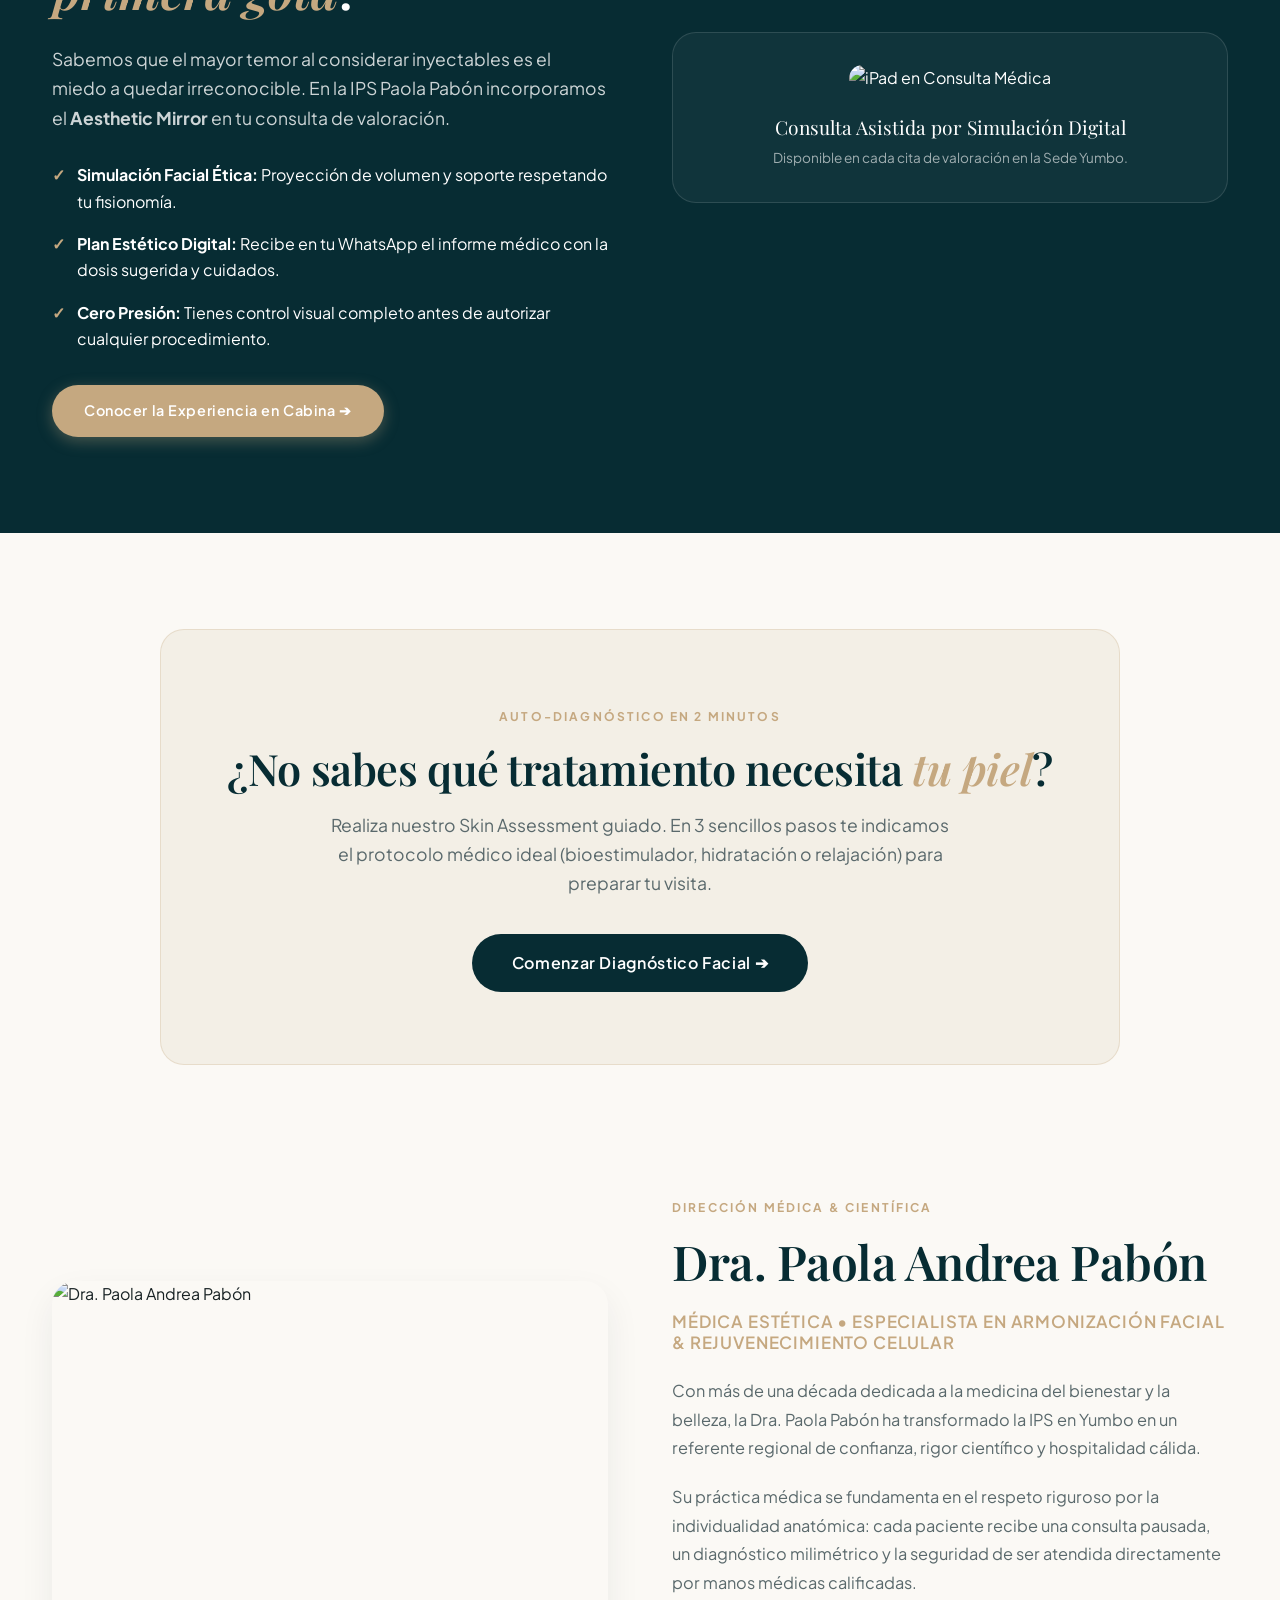
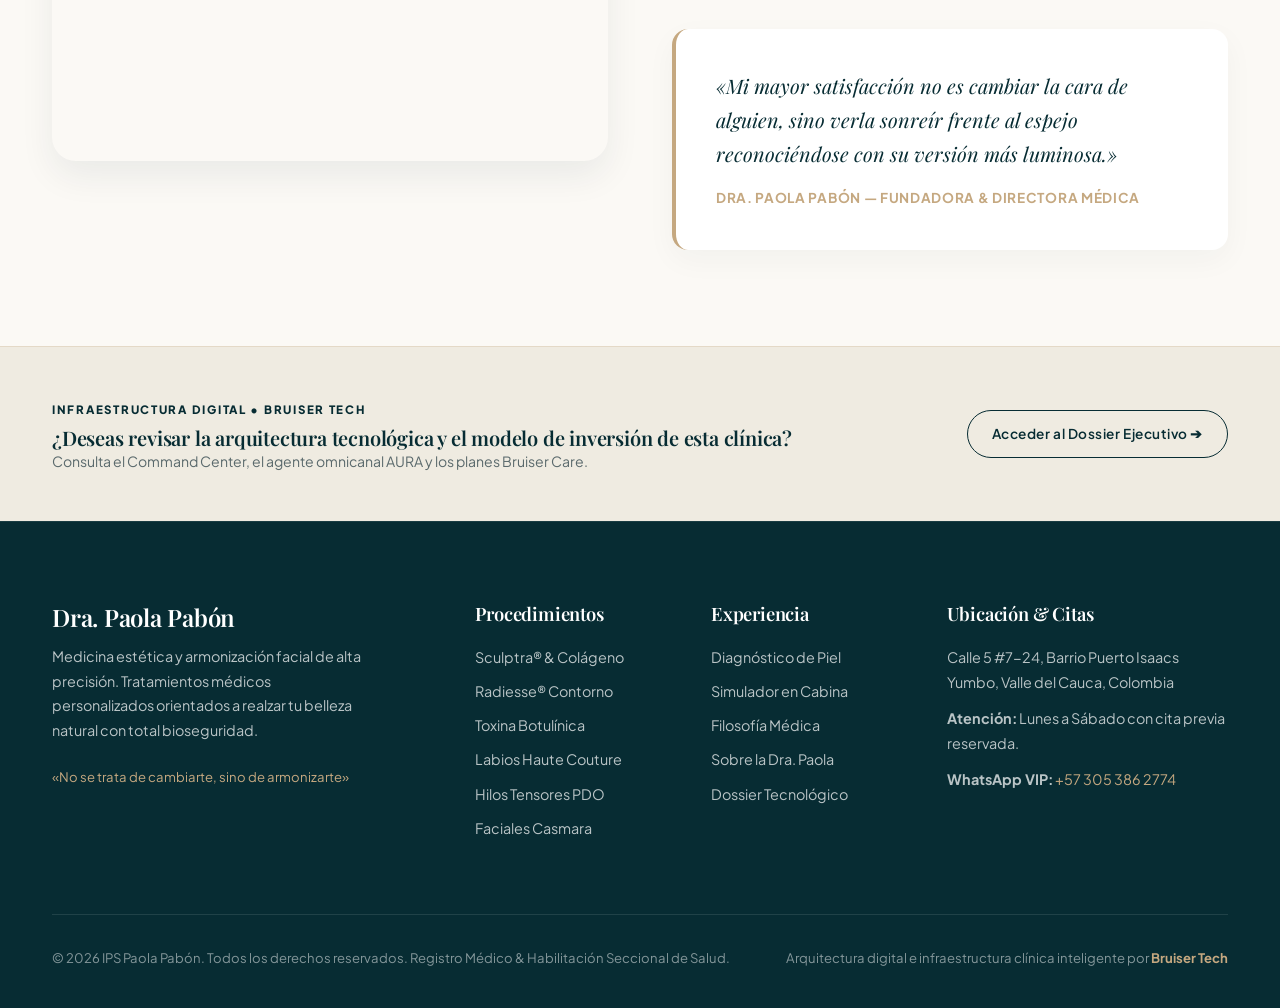
==== commit bcfe6332: "c" ====
--- a/index.html
+++ b/index.html
@@ -3,206 +3,391 @@
 <head>
   <meta charset="UTF-8">
   <meta name="viewport" content="width=device-width, initial-scale=1.0">
-  <title>IPS Paola Pabón x Bruiser Tech | Clínica Estética Inteligente</title>
-  <meta name="description" content="Propuesta de Ingeniería para la transformación digital de la IPS Paola Pabón en Yumbo, Valle del Cauca.">
-  <link rel="stylesheet" href="assets/css/styles.css">
+  <title>Dra. Paola Pabón | Medicina Estética & Spa de Lujo en Yumbo</title>
+  <link rel="preconnect" href="https://fonts.googleapis.com">
+  <link rel="preconnect" href="https://fonts.gstatic.com" crossorigin>
+  <link href="https://fonts.googleapis.com/css2?family=Playfair+Display:ital,wght@0,500;0,600;0,700;1,400;1,600&family=Plus+Jakarta+Sans:wght@300;400;500;600;700&display=swap" rel="stylesheet">
+  <link rel="stylesheet" href="./assets/css/clinic-luxury.css">
 </head>
 <body>
-
-  <!-- NAVBAR COMÚN -->
-  <header class="navbar">
-    <div class="container navbar-inner">
-      <a href="index.html" class="navbar-brand">
-        <img src="assets/images/paolapabon.png" alt="IPS Paola Pabón Logo">
-        <div class="brand-text">
-          <span class="brand-title">PAOLA PABÓN</span>
-          <span class="brand-subtitle">ESTÉTICA Y SPA • YUMBO</span>
+  
+  <!-- TOP ANNOUNCEMENT BAR -->
+  <div class="top-bar">
+    <div class="container top-bar-inner">
+      <div>
+        <span>IPS PAOLA PABÓN • SEDE YUMBO: CALLE 5 #7-24, PUERTO ISAACS</span>
+      </div>
+      <div>
+        <span>Citas Privadas: <a href="https://wa.me/573053862774?text=Hola%20Dra.%20Paola%20Pabón,%20deseo%20solicitar%20una%20cita%20de%20valoración" target="_blank">+57 305 386 2774</a></span>
+      </div>
+    </div>
+  </div>
+
+  <!-- MAIN NAVIGATION -->
+  <header class="header-nav">
+    <div class="container nav-container">
+      <a href="index.html" class="brand-wrapper">
+        <img src="assets/images/paola-pabon-solo-logo.png" alt="Dra. Paola Pabón">
+        <div class="brand-tagline">
+          <div>DRA. PAOLA PABÓN</div>
+          <div style="font-size: 0.65rem; color: var(--color-accent-gold); font-weight: 600;">MEDICINA ESTÉTICA & SPA</div>
         </div>
       </a>
 
-      <button class="mobile-menu-btn" id="mobileMenuBtn" aria-label="Abrir Menú">☰</button>
-
-      <ul class="nav-menu" id="navMenu">
-        <li><a href="index.html" class="nav-link active">Inicio</a></li>
-        <li><a href="pilar-1-agente-ia.html" class="nav-link">1. Agente IA</a></li>
-        <li><a href="pilar-2-portal-web.html" class="nav-link">2. Portal Web</a></li>
-        <li><a href="pilar-3-experiencia-cabina.html" class="nav-link">3. En Cabina</a></li>
-        <li><a href="pilar-4-crm-inteligente.html" class="nav-link">4. CRM & Datos</a></li>
-        <li><a href="propuesta-economica.html" class="btn btn-primary">Ver Opciones de Inversión</a></li>
-      </ul>
+      <nav>
+        <ul class="nav-menu">
+          <li><a href="index.html" class="active">Inicio</a></li>
+          <li><a href="tratamientos.html" >Tratamientos</a></li>
+          <li><a href="diagnostico-facial.html" >Diagnóstico Facial</a></li>
+          <li><a href="experiencia-cabina.html" >Tecnología en Cabina</a></li>
+          <li><a href="propuesta-bruisertech.html" class="nav-dossier-link">Dossier Bruiser Tech ↗</a></li>
+          <li><a href="https://wa.me/573053862774?text=Hola%20Dra.%20Paola,%20deseo%20agendar%20una%20valoración" target="_blank" class="btn btn-gold" style="padding: 0.6rem 1.4rem; font-size: 0.85rem;">Agendar Cita</a></li>
+        </ul>
+      </nav>
     </div>
   </header>
 
-  <main>
-    <!-- HERO PRINCIPAL EN 2 COLUMNAS -->
-    <section class="section hero">
-      <div class="container grid-2">
-        <div>
-          <div class="badge-pill">
-            <span class="pulse-dot"></span>
-            ARQUITECTURA DIGITAL PROPIETARIA • BRUISER TECH x GOOGLE AI
-          </div>
-          <h1>Transformando la IPS Paola Pabón en una <span class="text-gold">Clínica Estética Inteligente</span></h1>
-          <p class="mt-2 text-muted-light" style="font-size: 1.1rem;">
-            Un sistema tecnológico integral que automatiza la atención 24/7, eleva la experiencia del paciente en cabina y garantiza la sostenibilidad y eficiencia clínica en Yumbo.
-          </p>
-          <div class="hero-quote">
+
+  <!-- HERO SECTION -->
+  <section class="section" style="padding: 5rem 0 6rem; background: linear-gradient(180deg, #FBF9F5 0%, #F5F0E6 100%); position: relative; overflow: hidden;">
+    <div class="container">
+      <div class="grid-2">
+        <div>
+          <span class="sub-badge">MEDICINA ESTÉTICA DE PRECISIÓN • YUMBO & CALI</span>
+          <h1 style="font-size: clamp(2.4rem, 4.5vw, 3.8rem); margin-bottom: 1.5rem; line-height: 1.15;">
+            El arte de la armonización facial donde la ciencia se une a tu <i>belleza natural</i>.
+          </h1>
+          <p style="font-size: 1.15rem; line-height: 1.7; margin-bottom: 2.25rem; max-width: 540px;">
+            Protocolos médicos antienvejecimiento, bioestimulación de colágeno y embellecimiento sutil liderados por la Dra. Paola Pabón. Resultados auténticos, seguros y biológicamente compatibles.
+          </p>
+
+          <div style="display: flex; gap: 1rem; flex-wrap: wrap; margin-bottom: 2.5rem;">
+            <a href="https://wa.me/573053862774?text=Hola%20Dra.%20Paola%20Pabón,%20deseo%20agendar%20una%20valoración%20médica" target="_blank" class="btn btn-gold">
+              Agendar Valoración Médica ➔
+            </a>
+            <a href="diagnostico-facial.html" class="btn btn-outline">
+              Diagnóstico Virtual de Piel
+            </a>
+          </div>
+
+          <!-- TRUST SIGNALS -->
+          <div style="display: flex; gap: 2rem; border-top: 1px solid var(--color-border); padding-top: 1.75rem; flex-wrap: wrap;">
+            <div>
+              <div style="font-family: var(--font-serif); font-size: 1.8rem; font-weight: 700; color: var(--color-primary);">+2,500</div>
+              <div style="font-size: 0.78rem; text-transform: uppercase; letter-spacing: 0.08em; color: var(--color-text-muted);">Tratamientos Exitosos</div>
+            </div>
+            <div>
+              <div style="font-family: var(--font-serif); font-size: 1.8rem; font-weight: 700; color: var(--color-primary);">100%</div>
+              <div style="font-size: 0.78rem; text-transform: uppercase; letter-spacing: 0.08em; color: var(--color-text-muted);">Insumos INVIMA Originales</div>
+            </div>
+            <div>
+              <div style="font-family: var(--font-serif); font-size: 1.8rem; font-weight: 700; color: var(--color-primary);">5.0 ★</div>
+              <div style="font-size: 0.78rem; text-transform: uppercase; letter-spacing: 0.08em; color: var(--color-text-muted);">Calificación de Pacientes</div>
+            </div>
+          </div>
+        </div>
+
+        <!-- HERO IMAGE COMPOSITION -->
+        <div style="position: relative;">
+          <div style="border-radius: var(--radius-lg); overflow: hidden; box-shadow: var(--shadow-lift); border: 8px solid var(--color-white);">
+            <img src="https://images.unsplash.com/photo-1629909613654-28e377c37b09?auto=format&fit=crop&w=800&q=80" alt="Consulta médica estética Dra. Paola Pabón" style="width: 100%; height: 500px; object-fit: cover; display: block;">
+          </div>
+          <!-- FLOATING ELEGANT BADGE -->
+          <div style="position: absolute; bottom: -20px; left: -20px; background: var(--color-white); padding: 1.25rem 1.75rem; border-radius: var(--radius-md); box-shadow: var(--shadow-lift); border: 1px solid var(--color-border-subtle); max-width: 260px;">
+            <div style="color: var(--color-accent-gold); font-size: 1.2rem; margin-bottom: 0.25rem;">✨</div>
+            <div style="font-family: var(--font-serif); font-size: 1.05rem; font-weight: 700; color: var(--color-primary);">«Armonizarte, no cambiarte»</div>
+            <div style="font-size: 0.75rem; color: var(--color-text-muted); margin-top: 0.25rem;">Filosofía médica distintiva en cada procedimiento.</div>
+          </div>
+        </div>
+      </div>
+    </div>
+  </section>
+
+  <!-- FILOSOFÍA MÉDICA (3 PILARES CLÍNICOS) -->
+  <section id="filosofia" class="section">
+    <div class="container">
+      <div style="text-align: center; max-width: 750px; margin: 0 auto 4rem;">
+        <span class="sub-badge">NUESTRA PROMESA CLÍNICA</span>
+        <h2 style="font-size: clamp(2rem, 3.5vw, 2.8rem); margin-bottom: 1.25rem;">
+          Resultados que no se notan al ojo ajeno, <i>pero transforman tu confianza</i>.
+        </h2>
+        <p style="font-size: 1.05rem;">
+          En la IPS Paola Pabón entendemos que el rostro es el reflejo de tu identidad. Por eso rechazamos las exageraciones y priorizamos la elegancia de las proporciones anatómicas.
+        </p>
+      </div>
+
+      <div class="grid-3">
+        <div style="background: var(--color-white); padding: 2.5rem; border-radius: var(--radius-md); border-top: 3px solid var(--color-accent-gold); box-shadow: var(--shadow-subtle);">
+          <div style="font-size: 2rem; margin-bottom: 1rem; color: var(--color-accent-gold);">01</div>
+          <h3 style="font-size: 1.35rem; margin-bottom: 0.75rem;">Naturalidad Absoluta</h3>
+          <p>
+            Aplicamos micro-dosis estratégicas basadas en las proporciones áureas faciales. El objetivo es que luzcas fresca, descansada y radiante, jamás operada ni sobrecargada.
+          </p>
+        </div>
+
+        <div style="background: var(--color-white); padding: 2.5rem; border-radius: var(--radius-md); border-top: 3px solid var(--color-primary); box-shadow: var(--shadow-subtle);">
+          <div style="font-size: 2rem; margin-bottom: 1rem; color: var(--color-primary);">02</div>
+          <h3 style="font-size: 1.35rem; margin-bottom: 0.75rem;">Seguridad Farmacológica</h3>
+          <p>
+            Utilizamos exclusivamente viales cerrados de laboratorios líderes mundiales (Galderma, Merz, Allergan). Trazabilidad total con registro INVIMA y cadena de frío garantizada.
+          </p>
+        </div>
+
+        <div style="background: var(--color-white); padding: 2.5rem; border-radius: var(--radius-md); border-top: 3px solid var(--color-accent-gold); box-shadow: var(--shadow-subtle);">
+          <div style="font-size: 2rem; margin-bottom: 1rem; color: var(--color-accent-gold);">03</div>
+          <h3 style="font-size: 1.35rem; margin-bottom: 0.75rem;">Acompañamiento Post-Cabina</h3>
+          <p>
+            Tu tratamiento no termina al salir de consulta. Te entregamos un plan digital de cuidados en tu WhatsApp y realizamos controles médicos a las 24 horas, 7 días y 15 días.
+          </p>
+        </div>
+      </div>
+    </div>
+  </section>
+
+  <!-- COLECCIÓN DE TRATAMIENTOS DESTACADOS -->
+  <section class="section section-sand">
+    <div class="container">
+      <div style="display: flex; justify-content: space-between; align-items: flex-end; margin-bottom: 3.5rem; flex-wrap: wrap; gap: 1.5rem;">
+        <div>
+          <span class="sub-badge">MENÚ EXCLUSIVO DE PROCEDIMIENTOS</span>
+          <h2 style="font-size: clamp(2rem, 3.5vw, 2.8rem);">
+            Tratamientos Signature <i>en Cabina</i>
+          </h2>
+        </div>
+        <div>
+          <a href="tratamientos.html" class="btn btn-outline" style="border-color: var(--color-primary);">
+            Ver Menú Completo (6 Procedimientos) ➔
+          </a>
+        </div>
+      </div>
+
+      <div class="grid-3">
+        <!-- SCULPTRA -->
+        <div class="treatment-card">
+          <img src="https://images.unsplash.com/photo-1512290900672-1f41639d67b2?auto=format&fit=crop&w=600&q=80" alt="Sculptra Regeneración de Colágeno" class="treatment-card-img">
+          <div class="treatment-card-body">
+            <div>
+              <div class="treatment-category">Bioestimulación Celular</div>
+              <h3>Sculptra® Original</h3>
+              <p>Ácido Poli-L-Láctico que activa la producción natural de colágeno tipo I. Devuelve soporte, densidad dérmica y firmeza progresiva sin aportar volumen artificial.</p>
+            </div>
+            <div class="treatment-footer">
+              <span class="treatment-price">Jornada Especial: $999.000 COP</span>
+              <a href="https://wa.me/573053862774?text=Hola,%20deseo%20información%20sobre%20Sculptra" target="_blank" style="color: var(--color-accent-gold); font-weight: 700;">Consultar ➔</a>
+            </div>
+          </div>
+        </div>
+
+        <!-- BOTOX -->
+        <div class="treatment-card">
+          <img src="https://images.unsplash.com/photo-1570172619644-dfd03ed5d881?auto=format&fit=crop&w=600&q=80" alt="Toxina Botulínica & Baby Botox" class="treatment-card-img">
+          <div class="treatment-card-body">
+            <div>
+              <div class="treatment-category">Prevención Dinámica</div>
+              <h3>Toxina Botulínica & Baby Botox</h3>
+              <p>Relajación selectiva y precisa de los músculos de la mímica (frente, entrecejo y patas de gallo). Suaviza arrugas existentes y previene líneas permanentes.</p>
+            </div>
+            <div class="treatment-footer">
+              <span class="treatment-price">Valoración según zonas</span>
+              <a href="https://wa.me/573053862774?text=Hola,%20deseo%20información%20sobre%20Botox" target="_blank" style="color: var(--color-accent-gold); font-weight: 700;">Consultar ➔</a>
+            </div>
+          </div>
+        </div>
+
+        <!-- LABIOS PARTY -->
+        <div class="treatment-card">
+          <img src="https://images.unsplash.com/photo-1544005313-94ddf0286df2?auto=format&fit=crop&w=600&q=80" alt="Armonización de Labios" class="treatment-card-img">
+          <div class="treatment-card-body">
+            <div>
+              <div class="treatment-category">Ácido Hialurónico Premium</div>
+              <h3>Labios Haute Couture</h3>
+              <p>Perfilado anatómico del arco de cupido, hidratación profunda y volumen sutil adaptado a la morfología de tu sonrisa. Efecto gloss natural.</p>
+            </div>
+            <div class="treatment-footer">
+              <span class="treatment-price">1 Vial Reticulado</span>
+              <a href="https://wa.me/573053862774?text=Hola,%20deseo%20información%20sobre%20Armonización%20de%20Labios" target="_blank" style="color: var(--color-accent-gold); font-weight: 700;">Consultar ➔</a>
+            </div>
+          </div>
+        </div>
+      </div>
+    </div>
+  </section>
+
+  <!-- TECNOLOGÍA EN CABINA: AESTHETIC MIRROR SPOTLIGHT -->
+  <section class="section section-dark">
+    <div class="container">
+      <div class="grid-2">
+        <div>
+          <span class="sub-badge" style="color: var(--color-accent-gold);">INNOVACIÓN CLÍNICA EXCLUSIVA</span>
+          <h2 style="font-size: clamp(2.2rem, 4vw, 3.2rem); margin-bottom: 1.5rem; line-height: 1.2;">
+            Visualiza tu cambio antes de aplicar <i>la primera gota</i>.
+          </h2>
+          <p style="font-size: 1.1rem; line-height: 1.7; margin-bottom: 1.75rem;">
+            Sabemos que el mayor temor al considerar inyectables es el miedo a quedar irreconocible. En la IPS Paola Pabón incorporamos el <strong>Aesthetic Mirror</strong> en tu consulta de valoración.
+          </p>
+          <ul style="list-style: none; margin-bottom: 2rem; display: flex; flex-direction: column; gap: 1rem;">
+            <li style="display: flex; gap: 0.75rem; align-items: flex-start;">
+              <span style="color: var(--color-accent-gold); font-weight: 700;">✓</span>
+              <span><strong>Simulación Facial Ética:</strong> Proyección de volumen y soporte respetando tu fisionomía.</span>
+            </li>
+            <li style="display: flex; gap: 0.75rem; align-items: flex-start;">
+              <span style="color: var(--color-accent-gold); font-weight: 700;">✓</span>
+              <span><strong>Plan Estético Digital:</strong> Recibe en tu WhatsApp el informe médico con la dosis sugerida y cuidados.</span>
+            </li>
+            <li style="display: flex; gap: 0.75rem; align-items: flex-start;">
+              <span style="color: var(--color-accent-gold); font-weight: 700;">✓</span>
+              <span><strong>Cero Presión:</strong> Tienes control visual completo antes de autorizar cualquier procedimiento.</span>
+            </li>
+          </ul>
+          <a href="experiencia-cabina.html" class="btn btn-gold">
+            Conocer la Experiencia en Cabina ➔
+          </a>
+        </div>
+
+        <div style="background: rgba(255, 255, 255, 0.04); border: 1px solid rgba(255, 255, 255, 0.12); padding: 2rem; border-radius: var(--radius-lg); text-align: center;">
+          <img src="https://images.unsplash.com/photo-1576091160399-112ba8d25d1d?auto=format&fit=crop&w=700&q=80" alt="iPad en Consulta Médica" style="width: 100%; height: 320px; object-fit: cover; border-radius: var(--radius-md); margin-bottom: 1.25rem;">
+          <div style="font-family: var(--font-serif); font-size: 1.2rem; color: var(--color-white);">Consulta Asistida por Simulación Digital</div>
+          <div style="font-size: 0.85rem; color: rgba(255, 255, 255, 0.6); margin-top: 0.25rem;">Disponible en cada cita de valoración en la Sede Yumbo.</div>
+        </div>
+      </div>
+    </div>
+  </section>
+
+  <!-- DIAGNÓSTICO VIRTUAL DE PIEL (CALL TO ACTION) -->
+  <section class="section">
+    <div class="container">
+      <div style="background: var(--color-sand); border-radius: var(--radius-lg); padding: 4.5rem 3rem; text-align: center; border: 1px solid var(--color-border); max-width: 960px; margin: 0 auto;">
+        <span class="sub-badge">AUTO-DIAGNÓSTICO EN 2 MINUTOS</span>
+        <h2 style="font-size: clamp(2rem, 3.5vw, 2.7rem); margin-bottom: 1rem;">
+          ¿No sabes qué tratamiento necesita <i>tu piel</i>?
+        </h2>
+        <p style="font-size: 1.1rem; max-width: 620px; margin: 0 auto 2.25rem;">
+          Realiza nuestro Skin Assessment guiado. En 3 sencillos pasos te indicamos el protocolo médico ideal (bioestimulador, hidratación o relajación) para preparar tu visita.
+        </p>
+        <a href="diagnostico-facial.html" class="btn btn-primary-dark" style="font-size: 1rem; padding: 1rem 2.5rem;">
+          Comenzar Diagnóstico Facial ➔
+        </a>
+      </div>
+    </div>
+  </section>
+
+  <!-- PERFIL MÉDICO: DRA. PAOLA PABÓN -->
+  <section id="doctora" class="section" style="padding-top: 2rem;">
+    <div class="container">
+      <div class="grid-2">
+        <div style="border-radius: var(--radius-lg); overflow: hidden; box-shadow: var(--shadow-card);">
+          <img src="https://images.unsplash.com/photo-1594824813511-6677943ad9d4?auto=format&fit=crop&w=700&q=80" alt="Dra. Paola Andrea Pabón" style="width: 100%; height: 480px; object-fit: cover; display: block;">
+        </div>
+        <div>
+          <span class="sub-badge">DIRECCIÓN MÉDICA & CIENTÍFICA</span>
+          <h2 style="font-size: clamp(2.2rem, 4vw, 3rem); margin-bottom: 1.25rem;">
+            Dra. Paola Andrea Pabón
+          </h2>
+          <h4 style="font-family: var(--font-sans); font-size: 1.05rem; color: var(--color-accent-gold); font-weight: 600; margin-bottom: 1.5rem; text-transform: uppercase; letter-spacing: 0.05em;">
+            Médica Estética • Especialista en Armonización Facial & Rejuvenecimiento Celular
+          </h4>
+          <p style="margin-bottom: 1.25rem; font-size: 1.02rem; line-height: 1.75;">
+            Con más de una década dedicada a la medicina del bienestar y la belleza, la Dra. Paola Pabón ha transformado la IPS en Yumbo en un referente regional de confianza, rigor científico y hospitalidad cálida.
+          </p>
+          <p style="margin-bottom: 2rem; font-size: 1.02rem; line-height: 1.75;">
+            Su práctica médica se fundamenta en el respeto riguroso por la individualidad anatómica: cada paciente recibe una consulta pausada, un diagnóstico milimétrico y la seguridad de ser atendida directamente por manos médicas calificadas.
+          </p>
+          <div class="quote-box">
+            <div class="quote-text">
+              «Mi mayor satisfacción no es cambiar la cara de alguien, sino verla sonreír frente al espejo reconociéndose con su versión más luminosa.»
+            </div>
+            <div class="quote-author">Dra. Paola Pabón — Fundadora & Directora Médica</div>
+          </div>
+        </div>
+      </div>
+    </div>
+  </section>
+
+  <!-- BANNER DISCRETO DE INGENIERÍA DIGITAL (PARA LA JUNTA / PAOLA) -->
+  <section class="section" style="padding: 3rem 0; background: #EFEBE1; border-top: 1px solid var(--color-border);">
+    <div class="container" style="display: flex; justify-content: space-between; align-items: center; flex-wrap: wrap; gap: 1.5rem;">
+      <div>
+        <span style="font-size: 0.72rem; letter-spacing: 0.15em; font-weight: 800; color: var(--color-primary); text-transform: uppercase;">
+          INFRAESTRUCTURA DIGITAL • BRUISER TECH
+        </span>
+        <h4 style="font-size: 1.25rem; margin-top: 0.25rem; color: var(--color-primary);">
+          ¿Deseas revisar la arquitectura tecnológica y el modelo de inversión de esta clínica?
+        </h4>
+        <p style="font-size: 0.88rem; margin: 0;">Consulta el Command Center, el agente omnicanal AURA y los planes Bruiser Care.</p>
+      </div>
+      <div>
+        <a href="propuesta-bruisertech.html" class="btn btn-outline" style="border-color: var(--color-primary); font-size: 0.85rem; padding: 0.75rem 1.5rem;">
+          Acceder al Dossier Ejecutivo ➔
+        </a>
+      </div>
+    </div>
+  </section>
+
+  
+  <!-- LUXURY FOOTER -->
+  <footer class="footer-luxury">
+    <div class="container">
+      <div class="footer-grid">
+        <div>
+          <h3 style="font-family: var(--font-serif); font-size: 1.5rem; color: var(--color-white); margin-bottom: 0.75rem;">
+            Dra. Paola Pabón
+          </h3>
+          <p style="margin-bottom: 1.5rem; max-width: 320px;">
+            Medicina estética y armonización facial de alta precisión. Tratamientos médicos personalizados orientados a realzar tu belleza natural con total bioseguridad.
+          </p>
+          <div style="font-size: 0.82rem; color: var(--color-accent-gold);">
             «No se trata de cambiarte, sino de armonizarte»
           </div>
-          <div class="flex gap-2 mt-3" style="flex-wrap: wrap;">
-            <a href="#pilares" class="btn btn-primary">Explorar los 4 Pilares ➔</a>
-            <a href="propuesta-economica.html" class="btn btn-secondary">Ver Opciones de Inversión</a>
-          </div>
-        </div>
-
-        <div class="hero-image-wrapper">
-          <div class="hero-image-placeholder">
-            <div class="hero-badge-overlay">SEDE YUMBO • ENTORNO DE LUJO</div>
-            <h3 style="color: white; margin-bottom: 0.5rem;">Infraestructura de Clase Mundial</h3>
-            <p style="color: rgba(255, 255, 255, 0.85); font-size: 0.9rem;">
-              Tecnología de precisión médica diseñada para la Dra. Paola Andrea Pabón y su equipo especializado.
-            </p>
-          </div>
-        </div>
-      </div>
-    </section>
-
-    <!-- CARTA EJECUTIVA DE BRUISER TECH -->
-    <section class="section section-dark executive-letter">
-      <div class="container">
-        <div class="card-dark">
-          <div class="letter-header">
-            <div>
-              <span class="badge-pill badge-amber">CARTA EJECUTIVA DE INGENIERÍA</span>
-              <h2 style="color: var(--color-gold-light);">Dirigida a la Dra. Paola Andrea Pabón & Dirección General</h2>
-            </div>
-            <img src="assets/images/paola-pabon-solo-logo.png" alt="Isotipo Paola Pabón" style="max-height: 50px; opacity: 0.8;">
-          </div>
-          <div class="letter-content">
-            <p class="mb-3">
-              Estimada Dra. Paola y equipo directivo de la IPS Estética y Spa Paola Pabón:
-            </p>
-            <p class="mb-3">
-              Reconociendo su indiscutible liderazgo médico y reputación de excelencia en Yumbo, Valle del Cauca, desde <strong>Bruiser Tech</strong> hemos diseñado esta arquitectura tecnológica a medida. Nuestro objetivo es sincronizar el prestigio de sus instalaciones físicas con una presencia digital interactiva, automatizada e inteligente.
-            </p>
-            <p>
-              La implementación de esta propuesta no solo elimina cuellos de botella operativos en la captación de pacientes, sino que institucionaliza la filosofía de cuidado médico personalizado («No se trata de cambiarte, sino de armonizarte»), asegurando la máxima Sostenibilidad y Eficiencia Clínica de su IPS.
-            </p>
-          </div>
-        </div>
-      </div>
-    </section>
-
-    <!-- DIAGNÓSTICO: 3 CUELLOS DE BOTELLA ACTUALES -->
-    <section class="section container">
-      <div class="text-center mb-4">
-        <span class="badge-pill badge-coral">DIAGNÓSTICO OPERATIVO</span>
-        <h2>3 Cuellos de Botella Actuales en la Captación</h2>
-        <p class="text-muted-light mt-1">Identificación de puntos de fricción comunes en clínicas estéticas en crecimiento</p>
-      </div>
-
-      <div class="grid-3">
-        <!-- Tarjeta 1 -->
-        <div class="card-white border-coral">
-          <div class="badge-pill badge-coral mb-2">FUGA DE PROSPECTOS</div>
-          <h3>Fuga en DMs y WhatsApp</h3>
-          <p class="mt-2 text-muted">
-            Las demoras de +45 minutos en responder inquietudes en campañas publicitarias o fuera del horario comercial enfrían el interés de los pacientes y los desplazan hacia competidores.
-          </p>
-        </div>
-
-        <!-- Tarjeta 2 -->
-        <div class="card-white border-amber">
-          <div class="badge-pill badge-amber mb-2">INSEGURIDAD EN VALORACIÓN</div>
-          <h3>Miedo a Perder Naturalidad</h3>
-          <p class="mt-2 text-muted">
-            El temor de las pacientes a un resultado artificial con inyectables frena la toma de decisiones. Falta un diagnóstico visual previo que genere confianza inmediata.
-          </p>
-        </div>
-
-        <!-- Tarjeta 3 -->
-        <div class="card-white border-petroleum">
-          <div class="badge-pill mb-2">DESCONEXIÓN EN RECOMPRA</div>
-          <h3>Sin Seguimiento de Retoque</h3>
-          <p class="mt-2 text-muted">
-            Inexistencia de un sistema automatizado que recuerde el retoque a los 4 u 11 meses según el ciclo biológico del tratamiento (Botox, Ácido Hialurónico, Sculptra®).
-          </p>
-        </div>
-      </div>
-    </section>
-
-    <!-- LOS 4 PILARES TECNOLÓGICOS EN REJILLA -->
-    <section class="section section-dark" id="pilares">
-      <div class="container">
-        <div class="text-center mb-4">
-          <span class="badge-pill">SOLUCIÓN INTEGRAL</span>
-          <h2 style="color: var(--color-white);">Los 4 Pilares de la Transformación Digital</h2>
-          <p class="text-muted-light mt-1">La propuesta técnica completa desarrollada por Bruiser Tech</p>
-        </div>
-
-        <div class="grid-4">
-          <!-- Pilar 1 -->
-          <div class="card-white border-gold">
-            <span class="text-gold" style="font-weight: 800; font-size: 0.85rem;">PILAR 1</span>
-            <h3 class="mt-1 mb-2">Agente IA Omnicanal 24/7</h3>
-            <p class="text-muted mb-3" style="font-size: 0.9rem;">
-              AURA-AI califica prospectos, resuelve dudas clínicas éticas y agenda citas automáticamente por WhatsApp.
-            </p>
-            <a href="pilar-1-agente-ia.html" class="btn btn-primary" style="font-size: 0.85rem; padding: 0.5rem 1rem;">Ver Pilar 1 ➔</a>
-          </div>
-
-          <!-- Pilar 2 -->
-          <div class="card-white border-gold">
-            <span class="text-gold" style="font-weight: 800; font-size: 0.85rem;">PILAR 2</span>
-            <h3 class="mt-1 mb-2">Portal Web de Captación</h3>
-            <p class="text-muted mb-3" style="font-size: 0.9rem;">
-              Portal médico optimizado con Skin Quiz interactivo de evaluación facial y catálogo de 6 procedimientos.
-            </p>
-            <a href="pilar-2-portal-web.html" class="btn btn-primary" style="font-size: 0.85rem; padding: 0.5rem 1rem;">Ver Pilar 2 ➔</a>
-          </div>
-
-          <!-- Pilar 3 -->
-          <div class="card-white border-gold">
-            <span class="text-gold" style="font-weight: 800; font-size: 0.85rem;">PILAR 3</span>
-            <h3 class="mt-1 mb-2">Bruiser Aesthetic Mirror</h3>
-            <p class="text-muted mb-3" style="font-size: 0.9rem;">
-              Simulador en iPad para la consulta médica presencial que proyecta el resultado armónico antes de la aplicación.
-            </p>
-            <a href="pilar-3-experiencia-cabina.html" class="btn btn-primary" style="font-size: 0.85rem; padding: 0.5rem 1rem;">Ver Pilar 3 ➔</a>
-          </div>
-
-          <!-- Pilar 4 -->
-          <div class="card-white border-gold">
-            <span class="text-gold" style="font-weight: 800; font-size: 0.85rem;">PILAR 4</span>
-            <h3 class="mt-1 mb-2">Command Center & CRM</h3>
-            <p class="text-muted mb-3" style="font-size: 0.9rem;">
-              Panel de control con Briefing diario por Gemini AI, ocupación de cabinas en vivo y alertas automáticas de recompra.
-            </p>
-            <a href="pilar-4-crm-inteligente.html" class="btn btn-primary" style="font-size: 0.85rem; padding: 0.5rem 1rem;">Ver Pilar 4 ➔</a>
-          </div>
-        </div>
-      </div>
-    </section>
-  </main>
-
-  <!-- FOOTER COMÚN -->
-  <footer class="footer">
-    <div class="container footer-inner">
-      <div class="footer-logo">
-        <img src="assets/images/paolapabon.png" alt="IPS Paola Pabón Logo Footer">
-      </div>
-      <address class="footer-address">
-        <strong>IPS Estética y Spa Paola Pabón S.A.S.</strong><br>
-        Calle 5 #7-24, Barrio Puerto Isaacs, Yumbo, Valle del Cauca<br>
-        Atención Médica Presencial y Valoraciones Virtuales
-      </address>
-      <div class="footer-credits">
-        <span>Propuesta de Ingeniería desarrollada por <a href="https://bruiser.tech" target="_blank" rel="noopener">Bruiser Tech (bruiser.tech)</a></span>
-        <span>Contacto WhatsApp Directo: (+57) 305 386 2774</span>
+        </div>
+
+        <div>
+          <h4>Procedimientos</h4>
+          <ul>
+            <li><a href="tratamientos.html#sculptra">Sculptra® & Colágeno</a></li>
+            <li><a href="tratamientos.html#radiesse">Radiesse® Contorno</a></li>
+            <li><a href="tratamientos.html#botox">Toxina Botulínica</a></li>
+            <li><a href="tratamientos.html#labios">Labios Haute Couture</a></li>
+            <li><a href="tratamientos.html#hilos">Hilos Tensores PDO</a></li>
+            <li><a href="tratamientos.html#casmara">Faciales Casmara</a></li>
+          </ul>
+        </div>
+
+        <div>
+          <h4>Experiencia</h4>
+          <ul>
+            <li><a href="diagnostico-facial.html">Diagnóstico de Piel</a></li>
+            <li><a href="experiencia-cabina.html">Simulador en Cabina</a></li>
+            <li><a href="index.html#filosofia">Filosofía Médica</a></li>
+            <li><a href="index.html#doctora">Sobre la Dra. Paola</a></li>
+            <li><a href="propuesta-bruisertech.html">Dossier Tecnológico</a></li>
+          </ul>
+        </div>
+
+        <div>
+          <h4>Ubicación & Citas</h4>
+          <p>
+            Calle 5 #7-24, Barrio Puerto Isaacs<br>
+            Yumbo, Valle del Cauca, Colombia
+          </p>
+          <p style="margin-top: 0.75rem;">
+            <strong>Atención:</strong> Lunes a Sábado con cita previa reservada.
+          </p>
+          <p style="margin-top: 0.75rem;">
+            <strong>WhatsApp VIP:</strong> <a href="https://wa.me/573053862774" style="color:var(--color-accent-gold);">+57 305 386 2774</a>
+          </p>
+        </div>
+      </div>
+
+      <div class="footer-bottom">
+        <div>
+          © 2026 IPS Paola Pabón. Todos los derechos reservados. Registro Médico & Habilitación Seccional de Salud.
+        </div>
+        <div>
+          Arquitectura digital e infraestructura clínica inteligente por <a href="https://bruiser.tech" target="_blank" style="font-weight:700;">Bruiser Tech</a>
+        </div>
       </div>
     </div>
   </footer>
 
-  <script src="assets/js/main.js"></script>
 </body>
 </html>
--- a/assets/css/clinic-luxury.css
+++ b/assets/css/clinic-luxury.css
@@ -0,0 +1,448 @@
+/* ==========================================================================
+   PAOLA PABÓN IPS • MEDICINA ESTÉTICA & SPA DE LUJO
+   SISTEMA DE DISEÑO EDITORIAL & ARQUITECTURA DIGITAL
+   Desarrollado con Bruiser Tech (bruiser.tech)
+   ========================================================================== */
+
+:root {
+  /* PALETA EDITORIAL DE ALTA GAMA */
+  --color-primary: #072C33;        /* Deep Obsidian Teal / Petróleo Profundo */
+  --color-primary-light: #0D3E47;  /* Petróleo Suave */
+  --color-accent-gold: #C5A880;    /* Champagne Gold */
+  --color-accent-gold-hover: #B5966B;
+  --color-warm-ivory: #FBF9F5;     /* Alabastro / Marfil Cálido (Fondo Principal) */
+  --color-sand: #F3EFE6;           /* Arena Suave para Secciones */
+  --color-white: #FFFFFF;
+  --color-text-dark: #182224;      /* Carbón Suave para Lectura */
+  --color-text-muted: #5A696C;     /* Gris Muted */
+  --color-border: rgba(197, 168, 128, 0.28);
+  --color-border-subtle: rgba(7, 44, 51, 0.08);
+
+  /* TIPOGRAFÍAS */
+  --font-serif: 'Playfair Display', Georgia, serif;
+  --font-sans: 'Plus Jakarta Sans', -apple-system, BlinkMacSystemFont, sans-serif;
+
+  /* SOMBRAS Y BORDES */
+  --shadow-subtle: 0 10px 30px rgba(7, 44, 51, 0.04);
+  --shadow-card: 0 15px 35px rgba(7, 44, 51, 0.07);
+  --shadow-lift: 0 20px 45px rgba(7, 44, 51, 0.12);
+  --radius-sm: 8px;
+  --radius-md: 16px;
+  --radius-lg: 24px;
+  --radius-full: 9999px;
+}
+
+/* RESET GENERAL */
+*, *::before, *::after {
+  box-sizing: border-box;
+  margin: 0;
+  padding: 0;
+}
+
+html {
+  scroll-behavior: smooth;
+  font-size: 16px;
+}
+
+body {
+  background-color: var(--color-warm-ivory);
+  color: var(--color-text-dark);
+  font-family: var(--font-sans);
+  line-height: 1.65;
+  -webkit-font-smoothing: antialiased;
+  overflow-x: hidden;
+}
+
+/* ENCABEZADOS Y TEXTOS */
+h1, h2, h3, h4, .serif {
+  font-family: var(--font-serif);
+  font-weight: 600;
+  line-height: 1.25;
+  letter-spacing: -0.01em;
+  color: var(--color-primary);
+}
+
+h1 i, h2 i, h3 i {
+  font-family: var(--font-serif);
+  font-style: italic;
+  color: var(--color-accent-gold);
+}
+
+p {
+  color: var(--color-text-muted);
+  font-size: 1rem;
+}
+
+a {
+  color: inherit;
+  text-decoration: none;
+  transition: all 0.25s ease;
+}
+
+/* CONTENEDOR Y LAYOUT */
+.container {
+  width: 100%;
+  max-width: 1240px;
+  margin: 0 auto;
+  padding: 0 2rem;
+}
+
+.section {
+  padding: 6rem 0;
+}
+
+.section-dark {
+  background-color: var(--color-primary);
+  color: var(--color-white);
+}
+.section-dark h1, .section-dark h2, .section-dark h3, .section-dark h4 {
+  color: var(--color-white);
+}
+.section-dark p {
+  color: rgba(255, 255, 255, 0.8);
+}
+
+.section-sand {
+  background-color: var(--color-sand);
+}
+
+/* TOP ANNOUNCEMENT BAR */
+.top-bar {
+  background-color: var(--color-primary);
+  color: var(--color-warm-ivory);
+  padding: 0.6rem 0;
+  font-size: 0.8rem;
+  letter-spacing: 0.08em;
+  text-transform: uppercase;
+  border-bottom: 1px solid rgba(255, 255, 255, 0.08);
+}
+.top-bar-inner {
+  display: flex;
+  justify-content: space-between;
+  align-items: center;
+}
+.top-bar a {
+  color: var(--color-accent-gold);
+  font-weight: 600;
+}
+.top-bar a:hover {
+  text-decoration: underline;
+}
+
+/* BARRA DE NAVEGACIÓN DE LUJO */
+.header-nav {
+  position: sticky;
+  top: 0;
+  z-index: 1000;
+  background-color: rgba(251, 249, 245, 0.96);
+  backdrop-filter: blur(12px);
+  border-bottom: 1px solid var(--color-border-subtle);
+  padding: 1rem 0;
+  transition: background 0.3s;
+}
+
+.nav-container {
+  display: flex;
+  justify-content: space-between;
+  align-items: center;
+}
+
+.brand-wrapper {
+  display: flex;
+  align-items: center;
+  gap: 1rem;
+}
+.brand-wrapper img {
+  height: 42px;
+  width: auto;
+  display: block;
+  object-fit: contain;
+  /* Filter to make it deep petrol on light background */
+  filter: brightness(0) saturate(100%) invert(13%) sepia(28%) saturate(1512%) hue-rotate(145deg) brightness(94%) contrast(96%);
+}
+.brand-tagline {
+  border-left: 1px solid var(--color-border);
+  padding-left: 0.85rem;
+  font-size: 0.72rem;
+  letter-spacing: 0.15em;
+  text-transform: uppercase;
+  color: var(--color-primary);
+  font-weight: 700;
+  line-height: 1.2;
+}
+
+.nav-menu {
+  display: flex;
+  gap: 2rem;
+  list-style: none;
+  align-items: center;
+}
+
+.nav-menu a {
+  font-size: 0.9rem;
+  font-weight: 500;
+  color: var(--color-primary);
+  letter-spacing: 0.02em;
+  position: relative;
+  padding: 0.3rem 0;
+}
+.nav-menu a::after {
+  content: '';
+  position: absolute;
+  bottom: 0;
+  left: 0;
+  width: 0%;
+  height: 2px;
+  background-color: var(--color-accent-gold);
+  transition: width 0.25s ease;
+}
+.nav-menu a:hover::after, .nav-menu a.active::after {
+  width: 100%;
+}
+.nav-menu a.active {
+  color: var(--color-accent-gold-hover);
+  font-weight: 600;
+}
+
+.nav-dossier-link {
+  font-size: 0.78rem !important;
+  color: var(--color-text-muted) !important;
+  padding: 0.35rem 0.85rem !important;
+  border: 1px solid var(--color-border);
+  border-radius: var(--radius-full);
+  background: rgba(197, 168, 128, 0.08);
+}
+.nav-dossier-link:hover {
+  background: var(--color-accent-gold) !important;
+  color: var(--color-white) !important;
+  border-color: var(--color-accent-gold) !important;
+}
+
+/* BOTONES DE LUJO */
+.btn {
+  display: inline-flex;
+  align-items: center;
+  justify-content: center;
+  gap: 0.5rem;
+  padding: 0.9rem 2rem;
+  font-size: 0.9rem;
+  font-weight: 600;
+  letter-spacing: 0.04em;
+  border-radius: var(--radius-full);
+  cursor: pointer;
+  transition: all 0.3s ease;
+  border: none;
+}
+
+.btn-gold {
+  background: var(--color-accent-gold);
+  color: var(--color-white);
+  box-shadow: 0 4px 15px rgba(197, 168, 128, 0.35);
+}
+.btn-gold:hover {
+  background: var(--color-accent-gold-hover);
+  transform: translateY(-2px);
+  box-shadow: 0 8px 25px rgba(197, 168, 128, 0.45);
+}
+
+.btn-primary-dark {
+  background: var(--color-primary);
+  color: var(--color-white);
+}
+.btn-primary-dark:hover {
+  background: var(--color-primary-light);
+  transform: translateY(-2px);
+}
+
+.btn-outline {
+  background: transparent;
+  color: var(--color-primary);
+  border: 1px solid var(--color-primary);
+}
+.btn-outline:hover {
+  background: var(--color-primary);
+  color: var(--color-white);
+}
+
+.btn-outline-white {
+  background: transparent;
+  color: var(--color-white);
+  border: 1px solid rgba(255, 255, 255, 0.4);
+}
+.btn-outline-white:hover {
+  background: var(--color-white);
+  color: var(--color-primary);
+  border-color: var(--color-white);
+}
+
+/* ETIQUETAS SUBTILES (BADGES DISCRETAS) */
+.sub-badge {
+  display: inline-block;
+  font-size: 0.75rem;
+  letter-spacing: 0.18em;
+  text-transform: uppercase;
+  font-weight: 700;
+  color: var(--color-accent-gold);
+  margin-bottom: 0.85rem;
+}
+
+/* REJILLAS */
+.grid-2 {
+  display: grid;
+  grid-template-columns: 1fr 1fr;
+  gap: 4rem;
+  align-items: center;
+}
+
+.grid-3 {
+  display: grid;
+  grid-template-columns: repeat(auto-fit, minmax(320px, 1fr));
+  gap: 2.25rem;
+}
+
+.grid-4 {
+  display: grid;
+  grid-template-columns: repeat(auto-fit, minmax(260px, 1fr));
+  gap: 2rem;
+}
+
+/* TARJETAS DE TRATAMIENTOS Y SERVICIOS */
+.treatment-card {
+  background: var(--color-white);
+  border-radius: var(--radius-md);
+  overflow: hidden;
+  box-shadow: var(--shadow-card);
+  border: 1px solid var(--color-border-subtle);
+  transition: transform 0.3s ease, box-shadow 0.3s ease;
+  display: flex;
+  flex-direction: column;
+}
+.treatment-card:hover {
+  transform: translateY(-6px);
+  box-shadow: var(--shadow-lift);
+}
+.treatment-card-img {
+  height: 220px;
+  width: 100%;
+  object-fit: cover;
+  display: block;
+}
+.treatment-card-body {
+  padding: 1.75rem;
+  flex: 1;
+  display: flex;
+  flex-direction: column;
+  justify-content: space-between;
+}
+.treatment-category {
+  font-size: 0.72rem;
+  letter-spacing: 0.12em;
+  text-transform: uppercase;
+  color: var(--color-accent-gold);
+  font-weight: 700;
+  margin-bottom: 0.4rem;
+}
+.treatment-card-body h3 {
+  font-size: 1.35rem;
+  margin-bottom: 0.6rem;
+}
+.treatment-card-body p {
+  font-size: 0.92rem;
+  margin-bottom: 1.25rem;
+  color: var(--color-text-muted);
+}
+.treatment-footer {
+  display: flex;
+  justify-content: space-between;
+  align-items: center;
+  border-top: 1px solid var(--color-border-subtle);
+  padding-top: 1rem;
+  font-size: 0.85rem;
+}
+.treatment-price {
+  font-weight: 700;
+  color: var(--color-primary);
+}
+
+/* TESTIMONIOS Y CITAS */
+.quote-box {
+  background: var(--color-white);
+  border-radius: var(--radius-md);
+  padding: 2.5rem;
+  border-left: 4px solid var(--color-accent-gold);
+  box-shadow: var(--shadow-subtle);
+}
+.quote-text {
+  font-family: var(--font-serif);
+  font-size: 1.25rem;
+  font-style: italic;
+  color: var(--color-primary);
+  line-height: 1.7;
+  margin-bottom: 1rem;
+}
+.quote-author {
+  font-size: 0.85rem;
+  font-weight: 700;
+  color: var(--color-accent-gold);
+  letter-spacing: 0.05em;
+  text-transform: uppercase;
+}
+
+/* FOOTER EDITORIAL DE LUJO */
+.footer-luxury {
+  background-color: var(--color-primary);
+  color: var(--color-white);
+  padding: 5rem 0 2.5rem;
+  border-top: 1px solid rgba(255, 255, 255, 0.08);
+}
+.footer-grid {
+  display: grid;
+  grid-template-columns: 2fr 1fr 1fr 1.5fr;
+  gap: 3rem;
+  margin-bottom: 4rem;
+}
+.footer-luxury h4 {
+  color: var(--color-white);
+  font-size: 1.15rem;
+  margin-bottom: 1.25rem;
+  position: relative;
+}
+.footer-luxury p, .footer-luxury li {
+  font-size: 0.9rem;
+  color: rgba(255, 255, 255, 0.72);
+  line-height: 1.7;
+}
+.footer-luxury ul {
+  list-style: none;
+}
+.footer-luxury ul li {
+  margin-bottom: 0.6rem;
+}
+.footer-luxury a:hover {
+  color: var(--color-accent-gold);
+}
+.footer-bottom {
+  border-top: 1px solid rgba(255, 255, 255, 0.1);
+  padding-top: 2rem;
+  display: flex;
+  justify-content: space-between;
+  align-items: center;
+  font-size: 0.82rem;
+  color: rgba(255, 255, 255, 0.5);
+  flex-wrap: wrap;
+  gap: 1rem;
+}
+.footer-bottom a {
+  color: var(--color-accent-gold);
+}
+
+/* RESPONSIVE */
+@media (max-width: 900px) {
+  .grid-2 { grid-template-columns: 1fr; gap: 2.5rem; }
+  .footer-grid { grid-template-columns: 1fr 1fr; }
+}
+@media (max-width: 650px) {
+  .nav-menu { display: none; }
+  .footer-grid { grid-template-columns: 1fr; }
+  .section { padding: 4rem 0; }
+}
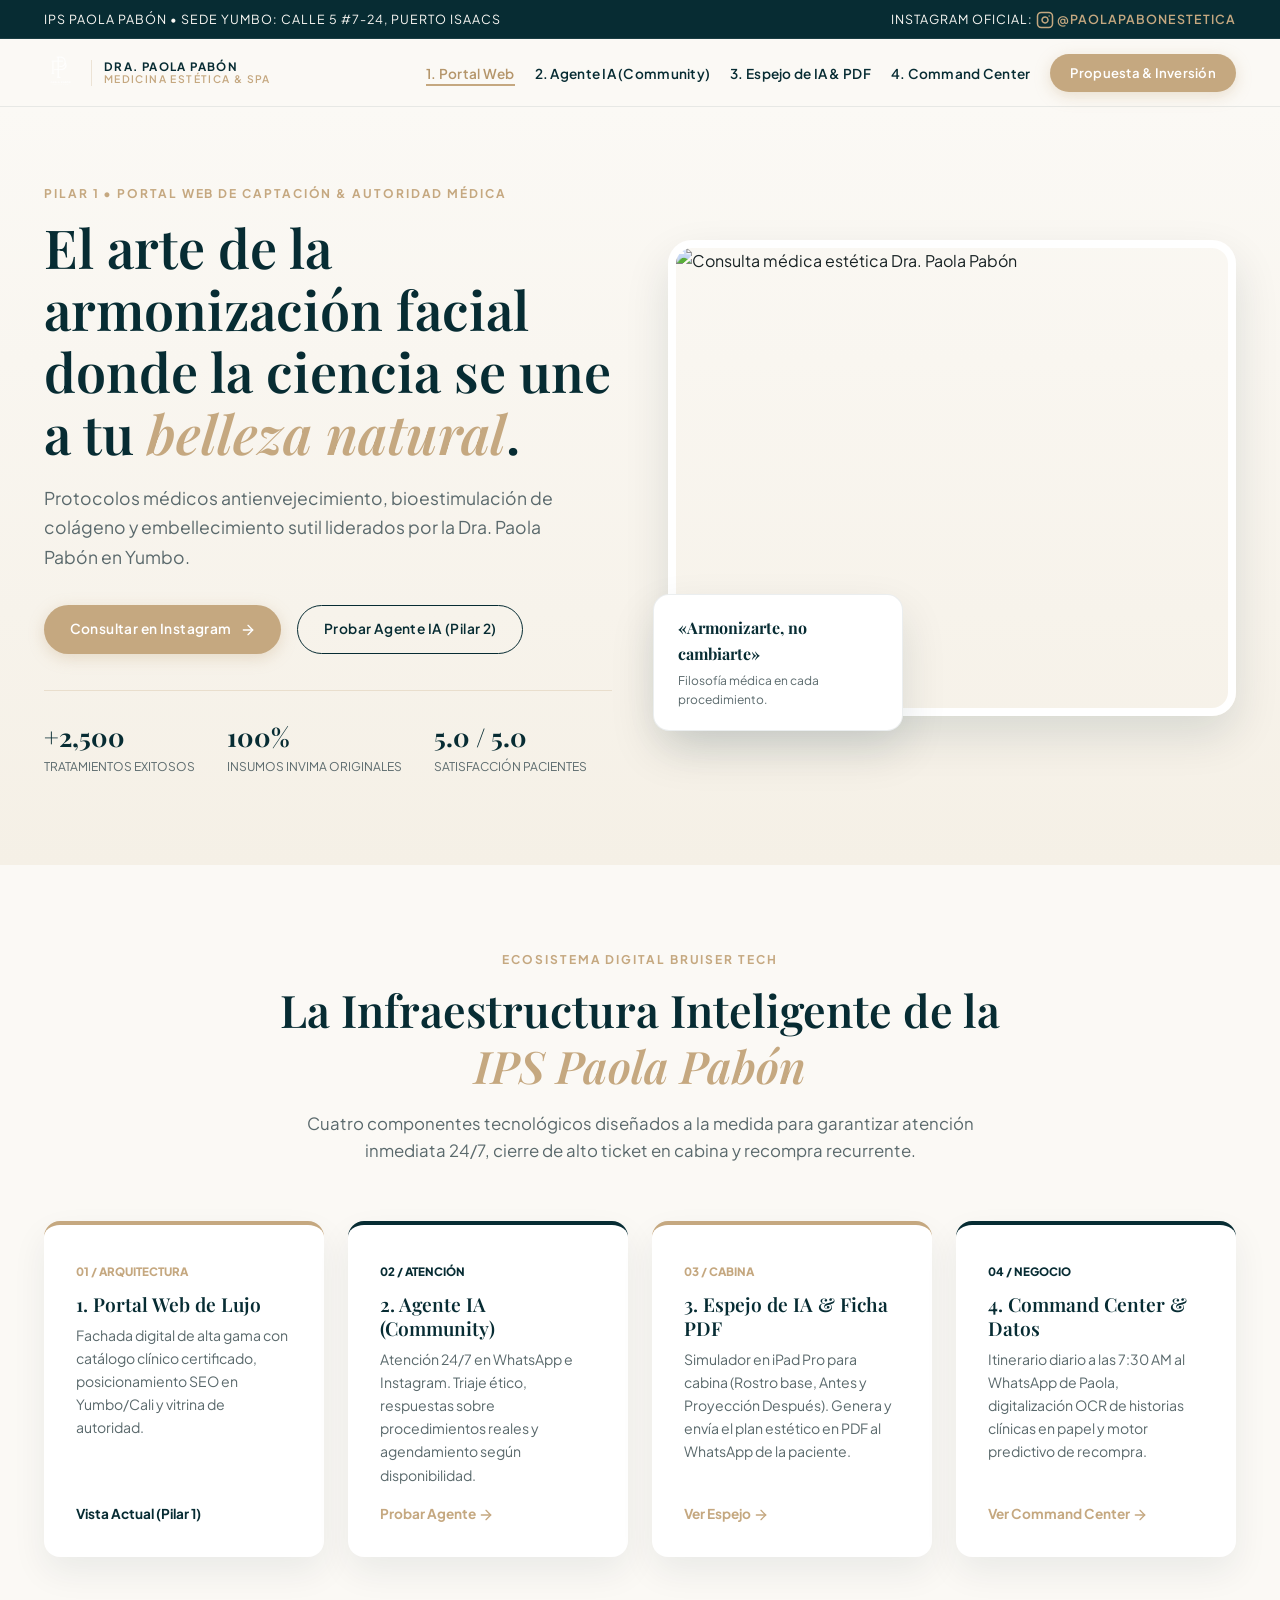
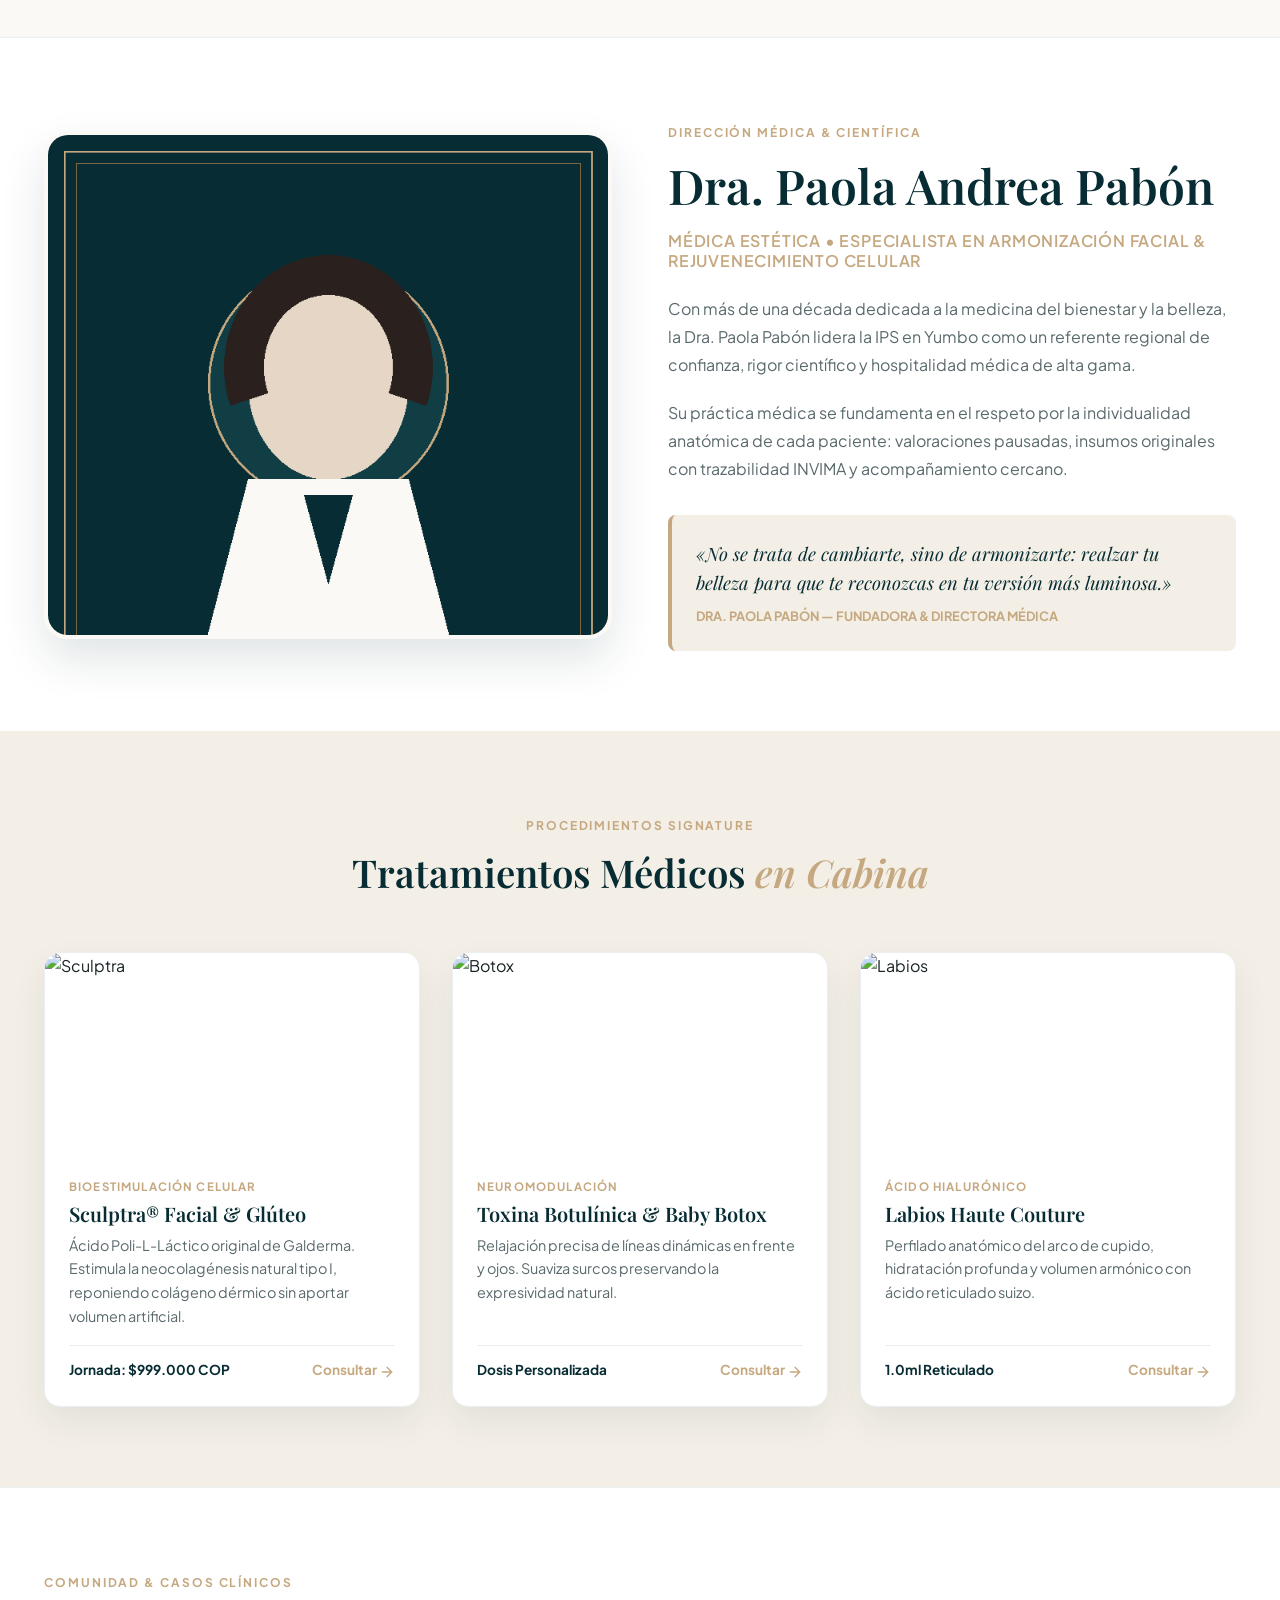
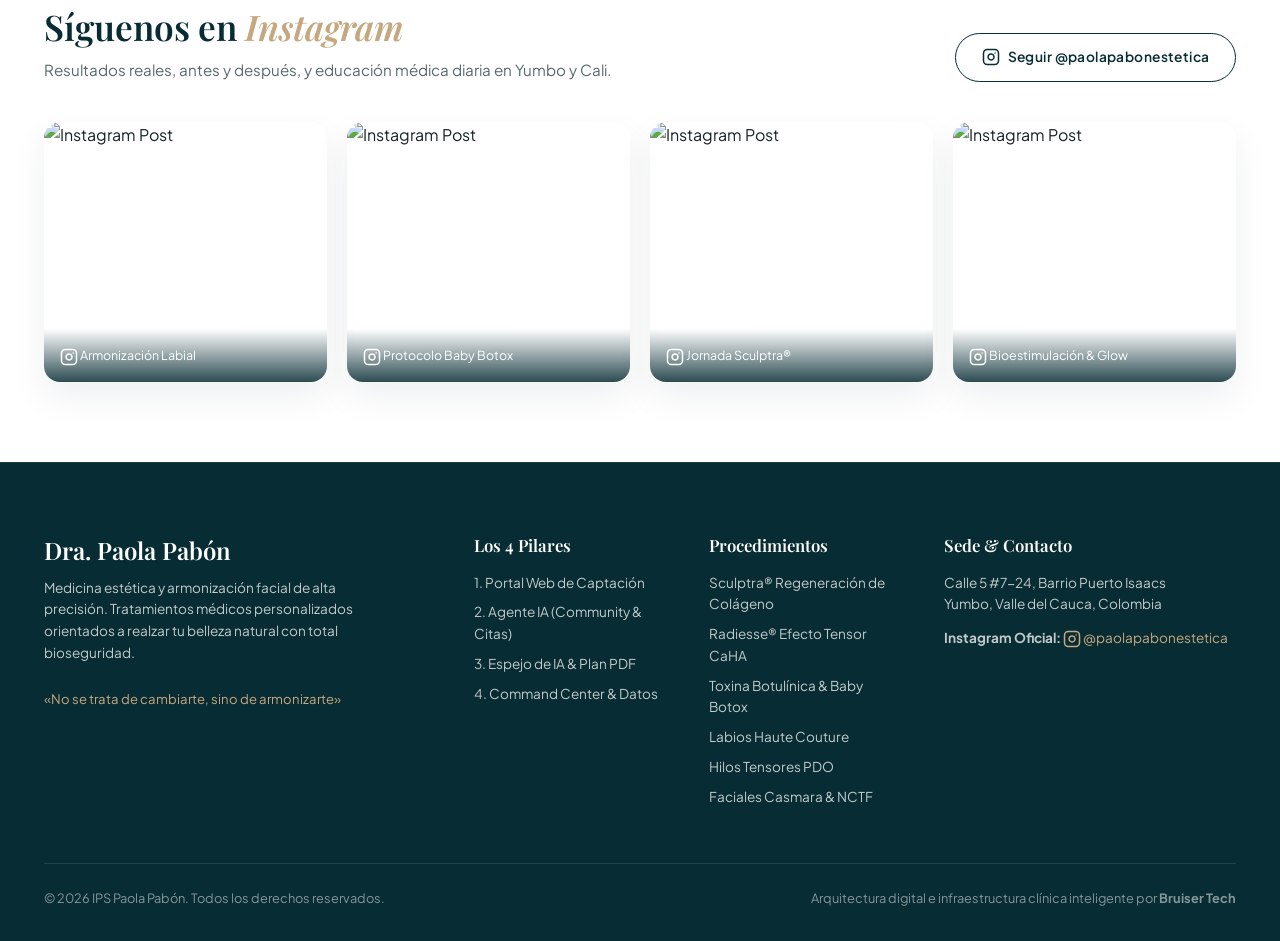
==== commit 022c42e1: "k" ====
--- a/index.html
+++ b/index.html
@@ -1,29 +1,29 @@
 <!DOCTYPE html>
 <html lang="es">
 <head>
+  
   <meta charset="UTF-8">
   <meta name="viewport" content="width=device-width, initial-scale=1.0">
-  <title>Dra. Paola Pabón | Medicina Estética & Spa de Lujo en Yumbo</title>
   <link rel="preconnect" href="https://fonts.googleapis.com">
   <link rel="preconnect" href="https://fonts.gstatic.com" crossorigin>
   <link href="https://fonts.googleapis.com/css2?family=Playfair+Display:ital,wght@0,500;0,600;0,700;1,400;1,600&family=Plus+Jakarta+Sans:wght@300;400;500;600;700&display=swap" rel="stylesheet">
   <link rel="stylesheet" href="./assets/css/clinic-luxury.css">
+
+  <title>Dra. Paola Pabón | Medicina Estética & Spa de Lujo en Yumbo</title>
 </head>
 <body>
   
-  <!-- TOP ANNOUNCEMENT BAR -->
   <div class="top-bar">
     <div class="container top-bar-inner">
       <div>
         <span>IPS PAOLA PABÓN • SEDE YUMBO: CALLE 5 #7-24, PUERTO ISAACS</span>
       </div>
       <div>
-        <span>Citas Privadas: <a href="https://wa.me/573053862774?text=Hola%20Dra.%20Paola%20Pabón,%20deseo%20solicitar%20una%20cita%20de%20valoración" target="_blank">+57 305 386 2774</a></span>
+        <span>Instagram Oficial: <a href="https://www.instagram.com/paolapabonestetica/" target="_blank"><svg width="18" height="18" viewBox="0 0 24 24" fill="none" stroke="currentColor" stroke-width="2" stroke-linecap="round" stroke-linejoin="round" style="vertical-align: middle;"><rect x="2" y="2" width="20" height="20" rx="5" ry="5"></rect><path d="M16 11.37A4 4 0 1 1 12.63 8 4 4 0 0 1 16 11.37z"></path><line x1="17.5" y1="6.5" x2="17.51" y2="6.5"></line></svg> @paolapabonestetica</a></span>
       </div>
     </div>
   </div>
 
-  <!-- MAIN NAVIGATION -->
   <header class="header-nav">
     <div class="container nav-container">
       <a href="index.html" class="brand-wrapper">
@@ -36,12 +36,11 @@
 
       <nav>
         <ul class="nav-menu">
-          <li><a href="index.html" class="active">Inicio</a></li>
-          <li><a href="tratamientos.html" >Tratamientos</a></li>
-          <li><a href="diagnostico-facial.html" >Diagnóstico Facial</a></li>
-          <li><a href="experiencia-cabina.html" >Tecnología en Cabina</a></li>
-          <li><a href="propuesta-bruisertech.html" class="nav-dossier-link">Dossier Bruiser Tech ↗</a></li>
-          <li><a href="https://wa.me/573053862774?text=Hola%20Dra.%20Paola,%20deseo%20agendar%20una%20valoración" target="_blank" class="btn btn-gold" style="padding: 0.6rem 1.4rem; font-size: 0.85rem;">Agendar Cita</a></li>
+          <li><a href="index.html" class="active">1. Portal Web</a></li>
+          <li><a href="pilar-2-agente-ia.html" >2. Agente IA (Community)</a></li>
+          <li><a href="pilar-3-espejo-ia.html" >3. Espejo de IA & PDF</a></li>
+          <li><a href="pilar-4-command-center.html" >4. Command Center</a></li>
+          <li><a href="propuesta-economica.html" class="btn btn-gold" style="padding: 0.5rem 1.25rem; font-size: 0.82rem;">Propuesta & Inversión</a></li>
         </ul>
       </nav>
     </div>
@@ -49,282 +48,252 @@
 
 
   <!-- HERO SECTION -->
-  <section class="section" style="padding: 5rem 0 6rem; background: linear-gradient(180deg, #FBF9F5 0%, #F5F0E6 100%); position: relative; overflow: hidden;">
+  <section class="section" style="padding: 4.5rem 0 5.5rem; background: linear-gradient(180deg, #FBF9F5 0%, #F5F0E6 100%);">
     <div class="container">
       <div class="grid-2">
         <div>
-          <span class="sub-badge">MEDICINA ESTÉTICA DE PRECISIÓN • YUMBO & CALI</span>
-          <h1 style="font-size: clamp(2.4rem, 4.5vw, 3.8rem); margin-bottom: 1.5rem; line-height: 1.15;">
+          <span class="sub-badge">PILAR 1 • PORTAL WEB DE CAPTACIÓN & AUTORIDAD MÉDICA</span>
+          <h1 style="font-size: clamp(2.3rem, 4.2vw, 3.6rem); margin-bottom: 1.25rem; line-height: 1.15;">
             El arte de la armonización facial donde la ciencia se une a tu <i>belleza natural</i>.
           </h1>
-          <p style="font-size: 1.15rem; line-height: 1.7; margin-bottom: 2.25rem; max-width: 540px;">
-            Protocolos médicos antienvejecimiento, bioestimulación de colágeno y embellecimiento sutil liderados por la Dra. Paola Pabón. Resultados auténticos, seguros y biológicamente compatibles.
-          </p>
-
-          <div style="display: flex; gap: 1rem; flex-wrap: wrap; margin-bottom: 2.5rem;">
-            <a href="https://wa.me/573053862774?text=Hola%20Dra.%20Paola%20Pabón,%20deseo%20agendar%20una%20valoración%20médica" target="_blank" class="btn btn-gold">
-              Agendar Valoración Médica ➔
+          <p style="font-size: 1.1rem; line-height: 1.7; margin-bottom: 2rem; max-width: 520px;">
+            Protocolos médicos antienvejecimiento, bioestimulación de colágeno y embellecimiento sutil liderados por la Dra. Paola Pabón en Yumbo.
+          </p>
+          <div style="display: flex; gap: 1rem; flex-wrap: wrap; margin-bottom: 2.25rem;">
+            <a href="https://www.instagram.com/paolapabonestetica/" target="_blank" class="btn btn-gold">
+              Consultar en Instagram <svg width="16" height="16" viewBox="0 0 24 24" fill="none" stroke="currentColor" stroke-width="2" stroke-linecap="round" stroke-linejoin="round" style="vertical-align: middle;"><line x1="5" y1="12" x2="19" y2="12"></line><polyline points="12 5 19 12 12 19"></polyline></svg>
             </a>
-            <a href="diagnostico-facial.html" class="btn btn-outline">
-              Diagnóstico Virtual de Piel
+            <a href="pilar-2-agente-ia.html" class="btn btn-outline">
+              Probar Agente IA (Pilar 2)
             </a>
           </div>
 
-          <!-- TRUST SIGNALS -->
-          <div style="display: flex; gap: 2rem; border-top: 1px solid var(--color-border); padding-top: 1.75rem; flex-wrap: wrap;">
-            <div>
-              <div style="font-family: var(--font-serif); font-size: 1.8rem; font-weight: 700; color: var(--color-primary);">+2,500</div>
-              <div style="font-size: 0.78rem; text-transform: uppercase; letter-spacing: 0.08em; color: var(--color-text-muted);">Tratamientos Exitosos</div>
-            </div>
-            <div>
-              <div style="font-family: var(--font-serif); font-size: 1.8rem; font-weight: 700; color: var(--color-primary);">100%</div>
-              <div style="font-size: 0.78rem; text-transform: uppercase; letter-spacing: 0.08em; color: var(--color-text-muted);">Insumos INVIMA Originales</div>
-            </div>
-            <div>
-              <div style="font-family: var(--font-serif); font-size: 1.8rem; font-weight: 700; color: var(--color-primary);">5.0 ★</div>
-              <div style="font-size: 0.78rem; text-transform: uppercase; letter-spacing: 0.08em; color: var(--color-text-muted);">Calificación de Pacientes</div>
-            </div>
-          </div>
-        </div>
-
-        <!-- HERO IMAGE COMPOSITION -->
+          <div style="display: flex; gap: 2rem; border-top: 1px solid var(--color-border); padding-top: 1.5rem; flex-wrap: wrap;">
+            <div>
+              <div style="font-family: var(--font-serif); font-size: 1.6rem; font-weight: 700; color: var(--color-primary);">+2,500</div>
+              <div style="font-size: 0.75rem; text-transform: uppercase; color: var(--color-text-muted);">Tratamientos Exitosos</div>
+            </div>
+            <div>
+              <div style="font-family: var(--font-serif); font-size: 1.6rem; font-weight: 700; color: var(--color-primary);">100%</div>
+              <div style="font-size: 0.75rem; text-transform: uppercase; color: var(--color-text-muted);">Insumos INVIMA Originales</div>
+            </div>
+            <div>
+              <div style="font-family: var(--font-serif); font-size: 1.6rem; font-weight: 700; color: var(--color-primary);">5.0 / 5.0</div>
+              <div style="font-size: 0.75rem; text-transform: uppercase; color: var(--color-text-muted);">Satisfacción Pacientes</div>
+            </div>
+          </div>
+        </div>
+
         <div style="position: relative;">
           <div style="border-radius: var(--radius-lg); overflow: hidden; box-shadow: var(--shadow-lift); border: 8px solid var(--color-white);">
-            <img src="https://images.unsplash.com/photo-1629909613654-28e377c37b09?auto=format&fit=crop&w=800&q=80" alt="Consulta médica estética Dra. Paola Pabón" style="width: 100%; height: 500px; object-fit: cover; display: block;">
-          </div>
-          <!-- FLOATING ELEGANT BADGE -->
-          <div style="position: absolute; bottom: -20px; left: -20px; background: var(--color-white); padding: 1.25rem 1.75rem; border-radius: var(--radius-md); box-shadow: var(--shadow-lift); border: 1px solid var(--color-border-subtle); max-width: 260px;">
-            <div style="color: var(--color-accent-gold); font-size: 1.2rem; margin-bottom: 0.25rem;">✨</div>
-            <div style="font-family: var(--font-serif); font-size: 1.05rem; font-weight: 700; color: var(--color-primary);">«Armonizarte, no cambiarte»</div>
-            <div style="font-size: 0.75rem; color: var(--color-text-muted); margin-top: 0.25rem;">Filosofía médica distintiva en cada procedimiento.</div>
-          </div>
-        </div>
-      </div>
-    </div>
-  </section>
-
-  <!-- FILOSOFÍA MÉDICA (3 PILARES CLÍNICOS) -->
-  <section id="filosofia" class="section">
-    <div class="container">
-      <div style="text-align: center; max-width: 750px; margin: 0 auto 4rem;">
-        <span class="sub-badge">NUESTRA PROMESA CLÍNICA</span>
-        <h2 style="font-size: clamp(2rem, 3.5vw, 2.8rem); margin-bottom: 1.25rem;">
-          Resultados que no se notan al ojo ajeno, <i>pero transforman tu confianza</i>.
+            <img referrerpolicy="no-referrer" src="https://images.unsplash.com/photo-1629909613654-28e377c37b09?auto=format&fit=crop&w=800&q=80" alt="Consulta médica estética Dra. Paola Pabón" style="width: 100%; height: 460px; object-fit: cover; display: block;">
+          </div>
+          <div style="position: absolute; bottom: -15px; left: -15px; background: var(--color-white); padding: 1.25rem 1.5rem; border-radius: var(--radius-md); box-shadow: var(--shadow-lift); border: 1px solid var(--color-border-subtle); max-width: 250px;">
+            <div style="font-family: var(--font-serif); font-size: 1rem; font-weight: 700; color: var(--color-primary);">«Armonizarte, no cambiarte»</div>
+            <div style="font-size: 0.75rem; color: var(--color-text-muted); margin-top: 0.2rem;">Filosofía médica en cada procedimiento.</div>
+          </div>
+        </div>
+      </div>
+    </div>
+  </section>
+
+  <!-- LOS 4 PILARES EN LA PORTADA -->
+  <section class="section">
+    <div class="container">
+      <div style="text-align: center; max-width: 750px; margin: 0 auto 3.5rem;">
+        <span class="sub-badge">ECOSISTEMA DIGITAL BRUISER TECH</span>
+        <h2 style="font-size: clamp(2rem, 3.5vw, 2.8rem); margin-bottom: 1rem;">
+          La Infraestructura Inteligente de la <i>IPS Paola Pabón</i>
         </h2>
         <p style="font-size: 1.05rem;">
-          En la IPS Paola Pabón entendemos que el rostro es el reflejo de tu identidad. Por eso rechazamos las exageraciones y priorizamos la elegancia de las proporciones anatómicas.
+          Cuatro componentes tecnológicos diseñados a la medida para garantizar atención inmediata 24/7, cierre de alto ticket en cabina y recompra recurrente.
         </p>
       </div>
 
-      <div class="grid-3">
-        <div style="background: var(--color-white); padding: 2.5rem; border-radius: var(--radius-md); border-top: 3px solid var(--color-accent-gold); box-shadow: var(--shadow-subtle);">
-          <div style="font-size: 2rem; margin-bottom: 1rem; color: var(--color-accent-gold);">01</div>
-          <h3 style="font-size: 1.35rem; margin-bottom: 0.75rem;">Naturalidad Absoluta</h3>
-          <p>
-            Aplicamos micro-dosis estratégicas basadas en las proporciones áureas faciales. El objetivo es que luzcas fresca, descansada y radiante, jamás operada ni sobrecargada.
-          </p>
-        </div>
-
-        <div style="background: var(--color-white); padding: 2.5rem; border-radius: var(--radius-md); border-top: 3px solid var(--color-primary); box-shadow: var(--shadow-subtle);">
-          <div style="font-size: 2rem; margin-bottom: 1rem; color: var(--color-primary);">02</div>
-          <h3 style="font-size: 1.35rem; margin-bottom: 0.75rem;">Seguridad Farmacológica</h3>
-          <p>
-            Utilizamos exclusivamente viales cerrados de laboratorios líderes mundiales (Galderma, Merz, Allergan). Trazabilidad total con registro INVIMA y cadena de frío garantizada.
-          </p>
-        </div>
-
-        <div style="background: var(--color-white); padding: 2.5rem; border-radius: var(--radius-md); border-top: 3px solid var(--color-accent-gold); box-shadow: var(--shadow-subtle);">
-          <div style="font-size: 2rem; margin-bottom: 1rem; color: var(--color-accent-gold);">03</div>
-          <h3 style="font-size: 1.35rem; margin-bottom: 0.75rem;">Acompañamiento Post-Cabina</h3>
-          <p>
-            Tu tratamiento no termina al salir de consulta. Te entregamos un plan digital de cuidados en tu WhatsApp y realizamos controles médicos a las 24 horas, 7 días y 15 días.
-          </p>
-        </div>
-      </div>
-    </div>
-  </section>
-
-  <!-- COLECCIÓN DE TRATAMIENTOS DESTACADOS -->
-  <section class="section section-sand">
-    <div class="container">
-      <div style="display: flex; justify-content: space-between; align-items: flex-end; margin-bottom: 3.5rem; flex-wrap: wrap; gap: 1.5rem;">
-        <div>
-          <span class="sub-badge">MENÚ EXCLUSIVO DE PROCEDIMIENTOS</span>
-          <h2 style="font-size: clamp(2rem, 3.5vw, 2.8rem);">
-            Tratamientos Signature <i>en Cabina</i>
-          </h2>
-        </div>
-        <div>
-          <a href="tratamientos.html" class="btn btn-outline" style="border-color: var(--color-primary);">
-            Ver Menú Completo (6 Procedimientos) ➔
-          </a>
-        </div>
-      </div>
-
-      <div class="grid-3">
-        <!-- SCULPTRA -->
-        <div class="treatment-card">
-          <img src="https://images.unsplash.com/photo-1512290900672-1f41639d67b2?auto=format&fit=crop&w=600&q=80" alt="Sculptra Regeneración de Colágeno" class="treatment-card-img">
-          <div class="treatment-card-body">
-            <div>
-              <div class="treatment-category">Bioestimulación Celular</div>
-              <h3>Sculptra® Original</h3>
-              <p>Ácido Poli-L-Láctico que activa la producción natural de colágeno tipo I. Devuelve soporte, densidad dérmica y firmeza progresiva sin aportar volumen artificial.</p>
-            </div>
-            <div class="treatment-footer">
-              <span class="treatment-price">Jornada Especial: $999.000 COP</span>
-              <a href="https://wa.me/573053862774?text=Hola,%20deseo%20información%20sobre%20Sculptra" target="_blank" style="color: var(--color-accent-gold); font-weight: 700;">Consultar ➔</a>
-            </div>
-          </div>
-        </div>
-
-        <!-- BOTOX -->
-        <div class="treatment-card">
-          <img src="https://images.unsplash.com/photo-1570172619644-dfd03ed5d881?auto=format&fit=crop&w=600&q=80" alt="Toxina Botulínica & Baby Botox" class="treatment-card-img">
-          <div class="treatment-card-body">
-            <div>
-              <div class="treatment-category">Prevención Dinámica</div>
-              <h3>Toxina Botulínica & Baby Botox</h3>
-              <p>Relajación selectiva y precisa de los músculos de la mímica (frente, entrecejo y patas de gallo). Suaviza arrugas existentes y previene líneas permanentes.</p>
-            </div>
-            <div class="treatment-footer">
-              <span class="treatment-price">Valoración según zonas</span>
-              <a href="https://wa.me/573053862774?text=Hola,%20deseo%20información%20sobre%20Botox" target="_blank" style="color: var(--color-accent-gold); font-weight: 700;">Consultar ➔</a>
-            </div>
-          </div>
-        </div>
-
-        <!-- LABIOS PARTY -->
-        <div class="treatment-card">
-          <img src="https://images.unsplash.com/photo-1544005313-94ddf0286df2?auto=format&fit=crop&w=600&q=80" alt="Armonización de Labios" class="treatment-card-img">
-          <div class="treatment-card-body">
-            <div>
-              <div class="treatment-category">Ácido Hialurónico Premium</div>
-              <h3>Labios Haute Couture</h3>
-              <p>Perfilado anatómico del arco de cupido, hidratación profunda y volumen sutil adaptado a la morfología de tu sonrisa. Efecto gloss natural.</p>
-            </div>
-            <div class="treatment-footer">
-              <span class="treatment-price">1 Vial Reticulado</span>
-              <a href="https://wa.me/573053862774?text=Hola,%20deseo%20información%20sobre%20Armonización%20de%20Labios" target="_blank" style="color: var(--color-accent-gold); font-weight: 700;">Consultar ➔</a>
-            </div>
-          </div>
-        </div>
-      </div>
-    </div>
-  </section>
-
-  <!-- TECNOLOGÍA EN CABINA: AESTHETIC MIRROR SPOTLIGHT -->
-  <section class="section section-dark">
+      <div class="grid-4">
+        <div style="background: var(--color-white); padding: 2rem; border-radius: var(--radius-md); box-shadow: var(--shadow-card); border-top: 4px solid var(--color-accent-gold); display: flex; flex-direction: column; justify-content: space-between;">
+          <div>
+            <span style="font-size: 0.72rem; font-weight: 800; color: var(--color-accent-gold); text-transform: uppercase;">01 / ARQUITECTURA</span>
+            <h3 style="font-size: 1.2rem; margin: 0.5rem 0;">1. Portal Web de Lujo</h3>
+            <p style="font-size: 0.88rem;">Fachada digital de alta gama con catálogo clínico certificado, posicionamiento SEO en Yumbo/Cali y vitrina de autoridad.</p>
+          </div>
+          <span style="display: inline-block; margin-top: 1rem; color: var(--color-primary); font-weight: 700; font-size: 0.85rem;">Vista Actual (Pilar 1)</span>
+        </div>
+
+        <div style="background: var(--color-white); padding: 2rem; border-radius: var(--radius-md); box-shadow: var(--shadow-card); border-top: 4px solid var(--color-primary); display: flex; flex-direction: column; justify-content: space-between;">
+          <div>
+            <span style="font-size: 0.72rem; font-weight: 800; color: var(--color-primary); text-transform: uppercase;">02 / ATENCIÓN</span>
+            <h3 style="font-size: 1.2rem; margin: 0.5rem 0;">2. Agente IA (Community)</h3>
+            <p style="font-size: 0.88rem;">Atención 24/7 en WhatsApp e Instagram. Triaje ético, respuestas sobre procedimientos reales y agendamiento según disponibilidad.</p>
+          </div>
+          <a href="pilar-2-agente-ia.html" style="display: inline-block; margin-top: 1rem; color: var(--color-accent-gold); font-weight: 700; font-size: 0.85rem;">Probar Agente <svg width="16" height="16" viewBox="0 0 24 24" fill="none" stroke="currentColor" stroke-width="2" stroke-linecap="round" stroke-linejoin="round" style="vertical-align: middle;"><line x1="5" y1="12" x2="19" y2="12"></line><polyline points="12 5 19 12 12 19"></polyline></svg></a>
+        </div>
+
+        <div style="background: var(--color-white); padding: 2rem; border-radius: var(--radius-md); box-shadow: var(--shadow-card); border-top: 4px solid var(--color-accent-gold); display: flex; flex-direction: column; justify-content: space-between;">
+          <div>
+            <span style="font-size: 0.72rem; font-weight: 800; color: var(--color-accent-gold); text-transform: uppercase;">03 / CABINA</span>
+            <h3 style="font-size: 1.2rem; margin: 0.5rem 0;">3. Espejo de IA & Ficha PDF</h3>
+            <p style="font-size: 0.88rem;">Simulador en iPad Pro para cabina (Rostro base, Antes y Proyección Después). Genera y envía el plan estético en PDF al WhatsApp de la paciente.</p>
+          </div>
+          <a href="pilar-3-espejo-ia.html" style="display: inline-block; margin-top: 1rem; color: var(--color-accent-gold); font-weight: 700; font-size: 0.85rem;">Ver Espejo <svg width="16" height="16" viewBox="0 0 24 24" fill="none" stroke="currentColor" stroke-width="2" stroke-linecap="round" stroke-linejoin="round" style="vertical-align: middle;"><line x1="5" y1="12" x2="19" y2="12"></line><polyline points="12 5 19 12 12 19"></polyline></svg></a>
+        </div>
+
+        <div style="background: var(--color-white); padding: 2rem; border-radius: var(--radius-md); box-shadow: var(--shadow-card); border-top: 4px solid var(--color-primary); display: flex; flex-direction: column; justify-content: space-between;">
+          <div>
+            <span style="font-size: 0.72rem; font-weight: 800; color: var(--color-primary); text-transform: uppercase;">04 / NEGOCIO</span>
+            <h3 style="font-size: 1.2rem; margin: 0.5rem 0;">4. Command Center & Datos</h3>
+            <p style="font-size: 0.88rem;">Itinerario diario a las 7:30 AM al WhatsApp de Paola, digitalización OCR de historias clínicas en papel y motor predictivo de recompra.</p>
+          </div>
+          <a href="pilar-4-command-center.html" style="display: inline-block; margin-top: 1rem; color: var(--color-accent-gold); font-weight: 700; font-size: 0.85rem;">Ver Command Center <svg width="16" height="16" viewBox="0 0 24 24" fill="none" stroke="currentColor" stroke-width="2" stroke-linecap="round" stroke-linejoin="round" style="vertical-align: middle;"><line x1="5" y1="12" x2="19" y2="12"></line><polyline points="12 5 19 12 12 19"></polyline></svg></a>
+        </div>
+      </div>
+    </div>
+  </section>
+
+  <!-- SECCIÓN DESTACADA: DRA. PAOLA PABÓN CON SU FOTO REAL -->
+  <section class="section" style="background: var(--color-white); border-top: 1px solid var(--color-border-subtle);">
     <div class="container">
       <div class="grid-2">
-        <div>
-          <span class="sub-badge" style="color: var(--color-accent-gold);">INNOVACIÓN CLÍNICA EXCLUSIVA</span>
-          <h2 style="font-size: clamp(2.2rem, 4vw, 3.2rem); margin-bottom: 1.5rem; line-height: 1.2;">
-            Visualiza tu cambio antes de aplicar <i>la primera gota</i>.
-          </h2>
-          <p style="font-size: 1.1rem; line-height: 1.7; margin-bottom: 1.75rem;">
-            Sabemos que el mayor temor al considerar inyectables es el miedo a quedar irreconocible. En la IPS Paola Pabón incorporamos el <strong>Aesthetic Mirror</strong> en tu consulta de valoración.
-          </p>
-          <ul style="list-style: none; margin-bottom: 2rem; display: flex; flex-direction: column; gap: 1rem;">
-            <li style="display: flex; gap: 0.75rem; align-items: flex-start;">
-              <span style="color: var(--color-accent-gold); font-weight: 700;">✓</span>
-              <span><strong>Simulación Facial Ética:</strong> Proyección de volumen y soporte respetando tu fisionomía.</span>
-            </li>
-            <li style="display: flex; gap: 0.75rem; align-items: flex-start;">
-              <span style="color: var(--color-accent-gold); font-weight: 700;">✓</span>
-              <span><strong>Plan Estético Digital:</strong> Recibe en tu WhatsApp el informe médico con la dosis sugerida y cuidados.</span>
-            </li>
-            <li style="display: flex; gap: 0.75rem; align-items: flex-start;">
-              <span style="color: var(--color-accent-gold); font-weight: 700;">✓</span>
-              <span><strong>Cero Presión:</strong> Tienes control visual completo antes de autorizar cualquier procedimiento.</span>
-            </li>
-          </ul>
-          <a href="experiencia-cabina.html" class="btn btn-gold">
-            Conocer la Experiencia en Cabina ➔
-          </a>
-        </div>
-
-        <div style="background: rgba(255, 255, 255, 0.04); border: 1px solid rgba(255, 255, 255, 0.12); padding: 2rem; border-radius: var(--radius-lg); text-align: center;">
-          <img src="https://images.unsplash.com/photo-1576091160399-112ba8d25d1d?auto=format&fit=crop&w=700&q=80" alt="iPad en Consulta Médica" style="width: 100%; height: 320px; object-fit: cover; border-radius: var(--radius-md); margin-bottom: 1.25rem;">
-          <div style="font-family: var(--font-serif); font-size: 1.2rem; color: var(--color-white);">Consulta Asistida por Simulación Digital</div>
-          <div style="font-size: 0.85rem; color: rgba(255, 255, 255, 0.6); margin-top: 0.25rem;">Disponible en cada cita de valoración en la Sede Yumbo.</div>
-        </div>
-      </div>
-    </div>
-  </section>
-
-  <!-- DIAGNÓSTICO VIRTUAL DE PIEL (CALL TO ACTION) -->
-  <section class="section">
-    <div class="container">
-      <div style="background: var(--color-sand); border-radius: var(--radius-lg); padding: 4.5rem 3rem; text-align: center; border: 1px solid var(--color-border); max-width: 960px; margin: 0 auto;">
-        <span class="sub-badge">AUTO-DIAGNÓSTICO EN 2 MINUTOS</span>
-        <h2 style="font-size: clamp(2rem, 3.5vw, 2.7rem); margin-bottom: 1rem;">
-          ¿No sabes qué tratamiento necesita <i>tu piel</i>?
-        </h2>
-        <p style="font-size: 1.1rem; max-width: 620px; margin: 0 auto 2.25rem;">
-          Realiza nuestro Skin Assessment guiado. En 3 sencillos pasos te indicamos el protocolo médico ideal (bioestimulador, hidratación o relajación) para preparar tu visita.
-        </p>
-        <a href="diagnostico-facial.html" class="btn btn-primary-dark" style="font-size: 1rem; padding: 1rem 2.5rem;">
-          Comenzar Diagnóstico Facial ➔
-        </a>
-      </div>
-    </div>
-  </section>
-
-  <!-- PERFIL MÉDICO: DRA. PAOLA PABÓN -->
-  <section id="doctora" class="section" style="padding-top: 2rem;">
-    <div class="container">
-      <div class="grid-2">
-        <div style="border-radius: var(--radius-lg); overflow: hidden; box-shadow: var(--shadow-card);">
-          <img src="https://images.unsplash.com/photo-1594824813511-6677943ad9d4?auto=format&fit=crop&w=700&q=80" alt="Dra. Paola Andrea Pabón" style="width: 100%; height: 480px; object-fit: cover; display: block;">
+        <div style="border-radius: var(--radius-lg); overflow: hidden; box-shadow: var(--shadow-lift); border: 4px solid var(--color-warm-ivory); text-align: center;">
+          <img src="assets/images/paola.jpg" onerror="this.src='https://images.unsplash.com/photo-1594824813511-6677943ad9d4?auto=format&fit=crop&w=800&q=80';" alt="Dra. Paola Andrea Pabón" style="width: 100%; height: 500px; object-fit: cover; object-position: top center; display: block;">
         </div>
         <div>
           <span class="sub-badge">DIRECCIÓN MÉDICA & CIENTÍFICA</span>
-          <h2 style="font-size: clamp(2.2rem, 4vw, 3rem); margin-bottom: 1.25rem;">
+          <h2 style="font-size: clamp(2.2rem, 3.8vw, 3rem); margin-bottom: 1rem;">
             Dra. Paola Andrea Pabón
           </h2>
-          <h4 style="font-family: var(--font-sans); font-size: 1.05rem; color: var(--color-accent-gold); font-weight: 600; margin-bottom: 1.5rem; text-transform: uppercase; letter-spacing: 0.05em;">
+          <h4 style="font-family: var(--font-sans); font-size: 1rem; color: var(--color-accent-gold); font-weight: 600; margin-bottom: 1.5rem; text-transform: uppercase; letter-spacing: 0.05em;">
             Médica Estética • Especialista en Armonización Facial & Rejuvenecimiento Celular
           </h4>
-          <p style="margin-bottom: 1.25rem; font-size: 1.02rem; line-height: 1.75;">
-            Con más de una década dedicada a la medicina del bienestar y la belleza, la Dra. Paola Pabón ha transformado la IPS en Yumbo en un referente regional de confianza, rigor científico y hospitalidad cálida.
-          </p>
-          <p style="margin-bottom: 2rem; font-size: 1.02rem; line-height: 1.75;">
-            Su práctica médica se fundamenta en el respeto riguroso por la individualidad anatómica: cada paciente recibe una consulta pausada, un diagnóstico milimétrico y la seguridad de ser atendida directamente por manos médicas calificadas.
-          </p>
-          <div class="quote-box">
-            <div class="quote-text">
-              «Mi mayor satisfacción no es cambiar la cara de alguien, sino verla sonreír frente al espejo reconociéndose con su versión más luminosa.»
-            </div>
-            <div class="quote-author">Dra. Paola Pabón — Fundadora & Directora Médica</div>
-          </div>
-        </div>
-      </div>
-    </div>
-  </section>
-
-  <!-- BANNER DISCRETO DE INGENIERÍA DIGITAL (PARA LA JUNTA / PAOLA) -->
-  <section class="section" style="padding: 3rem 0; background: #EFEBE1; border-top: 1px solid var(--color-border);">
-    <div class="container" style="display: flex; justify-content: space-between; align-items: center; flex-wrap: wrap; gap: 1.5rem;">
-      <div>
-        <span style="font-size: 0.72rem; letter-spacing: 0.15em; font-weight: 800; color: var(--color-primary); text-transform: uppercase;">
-          INFRAESTRUCTURA DIGITAL • BRUISER TECH
-        </span>
-        <h4 style="font-size: 1.25rem; margin-top: 0.25rem; color: var(--color-primary);">
-          ¿Deseas revisar la arquitectura tecnológica y el modelo de inversión de esta clínica?
-        </h4>
-        <p style="font-size: 0.88rem; margin: 0;">Consulta el Command Center, el agente omnicanal AURA y los planes Bruiser Care.</p>
-      </div>
-      <div>
-        <a href="propuesta-bruisertech.html" class="btn btn-outline" style="border-color: var(--color-primary); font-size: 0.85rem; padding: 0.75rem 1.5rem;">
-          Acceder al Dossier Ejecutivo ➔
+          <p style="margin-bottom: 1.25rem; font-size: 1rem; line-height: 1.75;">
+            Con más de una década dedicada a la medicina del bienestar y la belleza, la Dra. Paola Pabón lidera la IPS en Yumbo como un referente regional de confianza, rigor científico y hospitalidad médica de alta gama.
+          </p>
+          <p style="margin-bottom: 2rem; font-size: 1rem; line-height: 1.75;">
+            Su práctica médica se fundamenta en el respeto por la individualidad anatómica de cada paciente: valoraciones pausadas, insumos originales con trazabilidad INVIMA y acompañamiento cercano.
+          </p>
+          <div style="background: var(--color-sand); border-left: 4px solid var(--color-accent-gold); padding: 1.5rem; border-radius: var(--radius-sm);">
+            <div style="font-family: var(--font-serif); font-size: 1.15rem; font-style: italic; color: var(--color-primary); line-height: 1.6; margin-bottom: 0.5rem;">
+              «No se trata de cambiarte, sino de armonizarte: realzar tu belleza para que te reconozcas en tu versión más luminosa.»
+            </div>
+            <div style="font-size: 0.8rem; font-weight: 700; color: var(--color-accent-gold); text-transform: uppercase;">
+              Dra. Paola Pabón — Fundadora & Directora Médica
+            </div>
+          </div>
+        </div>
+      </div>
+    </div>
+  </section>
+
+  <!-- CATÁLOGO CLÍNICO (CON FOTO REEMPLAZADA DE SCULPTRA) -->
+  <section class="section section-sand">
+    <div class="container">
+      <div style="text-align: center; margin-bottom: 3.5rem;">
+        <span class="sub-badge">PROCEDIMIENTOS SIGNATURE</span>
+        <h2 style="font-size: 2.4rem;">Tratamientos Médicos <i>en Cabina</i></h2>
+      </div>
+
+      <div class="grid-3">
+        <!-- SCULPTRA CON IMAGEN VERIFICADA QUE NO FALLA -->
+        <div class="treatment-card">
+          <img referrerpolicy="no-referrer" src="https://images.unsplash.com/photo-1584308666744-24d5c474f2ae?auto=format&fit=crop&w=600&q=80" alt="Sculptra" class="treatment-card-img">
+          <div class="treatment-card-body">
+            <div>
+              <div class="treatment-category">Bioestimulación Celular</div>
+              <h3>Sculptra® Facial & Glúteo</h3>
+              <p>Ácido Poli-L-Láctico original de Galderma. Estimula la neocolagénesis natural tipo I, reponiendo colágeno dérmico sin aportar volumen artificial.</p>
+            </div>
+            <div class="treatment-footer">
+              <span class="treatment-price">Jornada: $999.000 COP</span>
+              <a href="https://www.instagram.com/paolapabonestetica/" target="_blank" style="color:var(--color-accent-gold); font-weight:700;">Consultar <svg width="16" height="16" viewBox="0 0 24 24" fill="none" stroke="currentColor" stroke-width="2" stroke-linecap="round" stroke-linejoin="round" style="vertical-align: middle;"><line x1="5" y1="12" x2="19" y2="12"></line><polyline points="12 5 19 12 12 19"></polyline></svg></a>
+            </div>
+          </div>
+        </div>
+
+        <div class="treatment-card">
+          <img referrerpolicy="no-referrer" src="https://images.unsplash.com/photo-1570172619644-dfd03ed5d881?auto=format&fit=crop&w=600&q=80" alt="Botox" class="treatment-card-img">
+          <div class="treatment-card-body">
+            <div>
+              <div class="treatment-category">Neuromodulación</div>
+              <h3>Toxina Botulínica & Baby Botox</h3>
+              <p>Relajación precisa de líneas dinámicas en frente y ojos. Suaviza surcos preservando la expresividad natural.</p>
+            </div>
+            <div class="treatment-footer">
+              <span class="treatment-price">Dosis Personalizada</span>
+              <a href="https://www.instagram.com/paolapabonestetica/" target="_blank" style="color:var(--color-accent-gold); font-weight:700;">Consultar <svg width="16" height="16" viewBox="0 0 24 24" fill="none" stroke="currentColor" stroke-width="2" stroke-linecap="round" stroke-linejoin="round" style="vertical-align: middle;"><line x1="5" y1="12" x2="19" y2="12"></line><polyline points="12 5 19 12 12 19"></polyline></svg></a>
+            </div>
+          </div>
+        </div>
+
+        <div class="treatment-card">
+          <img referrerpolicy="no-referrer" src="https://images.unsplash.com/photo-1544005313-94ddf0286df2?auto=format&fit=crop&w=600&q=80" alt="Labios" class="treatment-card-img">
+          <div class="treatment-card-body">
+            <div>
+              <div class="treatment-category">Ácido Hialurónico</div>
+              <h3>Labios Haute Couture</h3>
+              <p>Perfilado anatómico del arco de cupido, hidratación profunda y volumen armónico con ácido reticulado suizo.</p>
+            </div>
+            <div class="treatment-footer">
+              <span class="treatment-price">1.0ml Reticulado</span>
+              <a href="https://www.instagram.com/paolapabonestetica/" target="_blank" style="color:var(--color-accent-gold); font-weight:700;">Consultar <svg width="16" height="16" viewBox="0 0 24 24" fill="none" stroke="currentColor" stroke-width="2" stroke-linecap="round" stroke-linejoin="round" style="vertical-align: middle;"><line x1="5" y1="12" x2="19" y2="12"></line><polyline points="12 5 19 12 12 19"></polyline></svg></a>
+            </div>
+          </div>
+        </div>
+      </div>
+    </div>
+  </section>
+
+  <!-- SECCIÓN WIDGET INSTAGRAM EDITORIAL -->
+  <section class="section" style="background: var(--color-white); border-top: 1px solid var(--color-border-subtle);">
+    <div class="container">
+      <div style="display: flex; justify-content: space-between; align-items: flex-end; margin-bottom: 2.5rem; flex-wrap: wrap; gap: 1rem;">
+        <div>
+          <span class="sub-badge">COMUNIDAD & CASOS CLÍNICOS</span>
+          <h2 style="font-size: 2.2rem; margin-bottom: 0.5rem;">
+            Síguenos en <i>Instagram</i>
+          </h2>
+          <p style="font-size: 0.95rem; margin: 0;">Resultados reales, antes y después, y educación médica diaria en Yumbo y Cali.</p>
+        </div>
+        <div>
+          <a href="https://www.instagram.com/paolapabonestetica/" target="_blank" class="btn btn-outline" style="border-color: var(--color-primary);">
+            <svg width="18" height="18" viewBox="0 0 24 24" fill="none" stroke="currentColor" stroke-width="2" stroke-linecap="round" stroke-linejoin="round" style="vertical-align: middle;"><rect x="2" y="2" width="20" height="20" rx="5" ry="5"></rect><path d="M16 11.37A4 4 0 1 1 12.63 8 4 4 0 0 1 16 11.37z"></path><line x1="17.5" y1="6.5" x2="17.51" y2="6.5"></line></svg> Seguir @paolapabonestetica
+          </a>
+        </div>
+      </div>
+
+      <!-- FEED GRID CURADO EDITORIAL -->
+      <div class="grid-4" style="gap: 1.25rem;">
+        <a href="https://www.instagram.com/paolapabonestetica/" target="_blank" style="border-radius: var(--radius-md); overflow: hidden; position: relative; display: block; box-shadow: var(--shadow-card);">
+          <img referrerpolicy="no-referrer" src="https://images.unsplash.com/photo-1544005313-94ddf0286df2?auto=format&fit=crop&w=500&q=80" alt="Instagram Post" style="width: 100%; height: 260px; object-fit: cover; display: block;">
+          <div style="position: absolute; bottom: 0; left: 0; right: 0; background: linear-gradient(transparent, rgba(7, 44, 51, 0.85)); padding: 1rem; color: white; font-size: 0.78rem;">
+            <svg width="18" height="18" viewBox="0 0 24 24" fill="none" stroke="currentColor" stroke-width="2" stroke-linecap="round" stroke-linejoin="round" style="vertical-align: middle;"><rect x="2" y="2" width="20" height="20" rx="5" ry="5"></rect><path d="M16 11.37A4 4 0 1 1 12.63 8 4 4 0 0 1 16 11.37z"></path><line x1="17.5" y1="6.5" x2="17.51" y2="6.5"></line></svg> Armonización Labial
+          </div>
         </a>
+
+        <a href="https://www.instagram.com/paolapabonestetica/" target="_blank" style="border-radius: var(--radius-md); overflow: hidden; position: relative; display: block; box-shadow: var(--shadow-card);">
+          <img referrerpolicy="no-referrer" src="https://images.unsplash.com/photo-1570172619644-dfd03ed5d881?auto=format&fit=crop&w=500&q=80" alt="Instagram Post" style="width: 100%; height: 260px; object-fit: cover; display: block;">
+          <div style="position: absolute; bottom: 0; left: 0; right: 0; background: linear-gradient(transparent, rgba(7, 44, 51, 0.85)); padding: 1rem; color: white; font-size: 0.78rem;">
+            <svg width="18" height="18" viewBox="0 0 24 24" fill="none" stroke="currentColor" stroke-width="2" stroke-linecap="round" stroke-linejoin="round" style="vertical-align: middle;"><rect x="2" y="2" width="20" height="20" rx="5" ry="5"></rect><path d="M16 11.37A4 4 0 1 1 12.63 8 4 4 0 0 1 16 11.37z"></path><line x1="17.5" y1="6.5" x2="17.51" y2="6.5"></line></svg> Protocolo Baby Botox
+          </div>
+        </a>
+
+        <a href="https://www.instagram.com/paolapabonestetica/" target="_blank" style="border-radius: var(--radius-md); overflow: hidden; position: relative; display: block; box-shadow: var(--shadow-card);">
+          <img referrerpolicy="no-referrer" src="https://images.unsplash.com/photo-1584308666744-24d5c474f2ae?auto=format&fit=crop&w=500&q=80" alt="Instagram Post" style="width: 100%; height: 260px; object-fit: cover; display: block;">
+          <div style="position: absolute; bottom: 0; left: 0; right: 0; background: linear-gradient(transparent, rgba(7, 44, 51, 0.85)); padding: 1rem; color: white; font-size: 0.78rem;">
+            <svg width="18" height="18" viewBox="0 0 24 24" fill="none" stroke="currentColor" stroke-width="2" stroke-linecap="round" stroke-linejoin="round" style="vertical-align: middle;"><rect x="2" y="2" width="20" height="20" rx="5" ry="5"></rect><path d="M16 11.37A4 4 0 1 1 12.63 8 4 4 0 0 1 16 11.37z"></path><line x1="17.5" y1="6.5" x2="17.51" y2="6.5"></line></svg> Jornada Sculptra®
+          </div>
+        </a>
+
+        <a href="https://www.instagram.com/paolapabonestetica/" target="_blank" style="border-radius: var(--radius-md); overflow: hidden; position: relative; display: block; box-shadow: var(--shadow-card);">
+          <img referrerpolicy="no-referrer" src="https://images.unsplash.com/photo-1519699047748-de8e457a634e?auto=format&fit=crop&w=500&q=80" alt="Instagram Post" style="width: 100%; height: 260px; object-fit: cover; display: block;">
+          <div style="position: absolute; bottom: 0; left: 0; right: 0; background: linear-gradient(transparent, rgba(7, 44, 51, 0.85)); padding: 1rem; color: white; font-size: 0.78rem;">
+            <svg width="18" height="18" viewBox="0 0 24 24" fill="none" stroke="currentColor" stroke-width="2" stroke-linecap="round" stroke-linejoin="round" style="vertical-align: middle;"><rect x="2" y="2" width="20" height="20" rx="5" ry="5"></rect><path d="M16 11.37A4 4 0 1 1 12.63 8 4 4 0 0 1 16 11.37z"></path><line x1="17.5" y1="6.5" x2="17.51" y2="6.5"></line></svg> Bioestimulación & Glow
+          </div>
+        </a>
       </div>
     </div>
   </section>
 
   
-  <!-- LUXURY FOOTER -->
   <footer class="footer-luxury">
     <div class="container">
       <div class="footer-grid">
@@ -341,46 +310,42 @@
         </div>
 
         <div>
+          <h4>Los 4 Pilares</h4>
+          <ul>
+            <li><a href="index.html">1. Portal Web de Captación</a></li>
+            <li><a href="pilar-2-agente-ia.html">2. Agente IA (Community & Citas)</a></li>
+            <li><a href="pilar-3-espejo-ia.html">3. Espejo de IA & Plan PDF</a></li>
+            <li><a href="pilar-4-command-center.html">4. Command Center & Datos</a></li>
+          </ul>
+        </div>
+
+        <div>
           <h4>Procedimientos</h4>
           <ul>
-            <li><a href="tratamientos.html#sculptra">Sculptra® & Colágeno</a></li>
-            <li><a href="tratamientos.html#radiesse">Radiesse® Contorno</a></li>
-            <li><a href="tratamientos.html#botox">Toxina Botulínica</a></li>
-            <li><a href="tratamientos.html#labios">Labios Haute Couture</a></li>
-            <li><a href="tratamientos.html#hilos">Hilos Tensores PDO</a></li>
-            <li><a href="tratamientos.html#casmara">Faciales Casmara</a></li>
+            <li>Sculptra® Regeneración de Colágeno</li>
+            <li>Radiesse® Efecto Tensor CaHA</li>
+            <li>Toxina Botulínica & Baby Botox</li>
+            <li>Labios Haute Couture</li>
+            <li>Hilos Tensores PDO</li>
+            <li>Faciales Casmara & NCTF</li>
           </ul>
         </div>
 
         <div>
-          <h4>Experiencia</h4>
-          <ul>
-            <li><a href="diagnostico-facial.html">Diagnóstico de Piel</a></li>
-            <li><a href="experiencia-cabina.html">Simulador en Cabina</a></li>
-            <li><a href="index.html#filosofia">Filosofía Médica</a></li>
-            <li><a href="index.html#doctora">Sobre la Dra. Paola</a></li>
-            <li><a href="propuesta-bruisertech.html">Dossier Tecnológico</a></li>
-          </ul>
-        </div>
-
-        <div>
-          <h4>Ubicación & Citas</h4>
+          <h4>Sede & Contacto</h4>
           <p>
             Calle 5 #7-24, Barrio Puerto Isaacs<br>
             Yumbo, Valle del Cauca, Colombia
           </p>
           <p style="margin-top: 0.75rem;">
-            <strong>Atención:</strong> Lunes a Sábado con cita previa reservada.
-          </p>
-          <p style="margin-top: 0.75rem;">
-            <strong>WhatsApp VIP:</strong> <a href="https://wa.me/573053862774" style="color:var(--color-accent-gold);">+57 305 386 2774</a>
+            <strong>Instagram Oficial:</strong> <a href="https://www.instagram.com/paolapabonestetica/" target="_blank" style="color:var(--color-accent-gold);"><svg width="18" height="18" viewBox="0 0 24 24" fill="none" stroke="currentColor" stroke-width="2" stroke-linecap="round" stroke-linejoin="round" style="vertical-align: middle;"><rect x="2" y="2" width="20" height="20" rx="5" ry="5"></rect><path d="M16 11.37A4 4 0 1 1 12.63 8 4 4 0 0 1 16 11.37z"></path><line x1="17.5" y1="6.5" x2="17.51" y2="6.5"></line></svg> @paolapabonestetica</a>
           </p>
         </div>
       </div>
 
       <div class="footer-bottom">
         <div>
-          © 2026 IPS Paola Pabón. Todos los derechos reservados. Registro Médico & Habilitación Seccional de Salud.
+          © 2026 IPS Paola Pabón. Todos los derechos reservados.
         </div>
         <div>
           Arquitectura digital e infraestructura clínica inteligente por <a href="https://bruiser.tech" target="_blank" style="font-weight:700;">Bruiser Tech</a>
--- a/assets/css/clinic-luxury.css
+++ b/assets/css/clinic-luxury.css
@@ -1,28 +1,24 @@
 /* ==========================================================================
-   PAOLA PABÓN IPS • MEDICINA ESTÉTICA & SPA DE LUJO
-   SISTEMA DE DISEÑO EDITORIAL & ARQUITECTURA DIGITAL
-   Desarrollado con Bruiser Tech (bruiser.tech)
+   PAOLA PABÓN IPS • MEDICINA ESTÉTICA & SPA
+   ARQUITECTURA DE 4 PILARES • BRUISER TECH
    ========================================================================== */
 
 :root {
-  /* PALETA EDITORIAL DE ALTA GAMA */
-  --color-primary: #072C33;        /* Deep Obsidian Teal / Petróleo Profundo */
-  --color-primary-light: #0D3E47;  /* Petróleo Suave */
+  --color-primary: #072C33;        /* Deep Obsidian Teal */
+  --color-primary-light: #0D3E47;  /* Teal suave */
   --color-accent-gold: #C5A880;    /* Champagne Gold */
   --color-accent-gold-hover: #B5966B;
-  --color-warm-ivory: #FBF9F5;     /* Alabastro / Marfil Cálido (Fondo Principal) */
-  --color-sand: #F3EFE6;           /* Arena Suave para Secciones */
+  --color-warm-ivory: #FBF9F5;     /* Alabastro / Marfil */
+  --color-sand: #F3EFE6;           /* Arena cálida */
   --color-white: #FFFFFF;
-  --color-text-dark: #182224;      /* Carbón Suave para Lectura */
+  --color-text-dark: #182224;      /* Carbón */
   --color-text-muted: #5A696C;     /* Gris Muted */
   --color-border: rgba(197, 168, 128, 0.28);
   --color-border-subtle: rgba(7, 44, 51, 0.08);
 
-  /* TIPOGRAFÍAS */
   --font-serif: 'Playfair Display', Georgia, serif;
   --font-sans: 'Plus Jakarta Sans', -apple-system, BlinkMacSystemFont, sans-serif;
 
-  /* SOMBRAS Y BORDES */
   --shadow-subtle: 0 10px 30px rgba(7, 44, 51, 0.04);
   --shadow-card: 0 15px 35px rgba(7, 44, 51, 0.07);
   --shadow-lift: 0 20px 45px rgba(7, 44, 51, 0.12);
@@ -32,16 +28,10 @@
   --radius-full: 9999px;
 }
 
-/* RESET GENERAL */
 *, *::before, *::after {
   box-sizing: border-box;
   margin: 0;
   padding: 0;
-}
-
-html {
-  scroll-behavior: smooth;
-  font-size: 16px;
 }
 
 body {
@@ -53,12 +43,10 @@
   overflow-x: hidden;
 }
 
-/* ENCABEZADOS Y TEXTOS */
 h1, h2, h3, h4, .serif {
   font-family: var(--font-serif);
   font-weight: 600;
   line-height: 1.25;
-  letter-spacing: -0.01em;
   color: var(--color-primary);
 }
 
@@ -79,16 +67,15 @@
   transition: all 0.25s ease;
 }
 
-/* CONTENEDOR Y LAYOUT */
 .container {
   width: 100%;
   max-width: 1240px;
   margin: 0 auto;
-  padding: 0 2rem;
+  padding: 0 1.5rem;
 }
 
 .section {
-  padding: 6rem 0;
+  padding: 5rem 0;
 }
 
 .section-dark {
@@ -99,7 +86,7 @@
   color: var(--color-white);
 }
 .section-dark p {
-  color: rgba(255, 255, 255, 0.8);
+  color: rgba(255, 255, 255, 0.82);
 }
 
 .section-sand {
@@ -110,8 +97,8 @@
 .top-bar {
   background-color: var(--color-primary);
   color: var(--color-warm-ivory);
-  padding: 0.6rem 0;
-  font-size: 0.8rem;
+  padding: 0.55rem 0;
+  font-size: 0.78rem;
   letter-spacing: 0.08em;
   text-transform: uppercase;
   border-bottom: 1px solid rgba(255, 255, 255, 0.08);
@@ -120,25 +107,23 @@
   display: flex;
   justify-content: space-between;
   align-items: center;
+  flex-wrap: wrap;
+  gap: 0.5rem;
 }
 .top-bar a {
   color: var(--color-accent-gold);
   font-weight: 600;
 }
-.top-bar a:hover {
-  text-decoration: underline;
-}
-
-/* BARRA DE NAVEGACIÓN DE LUJO */
+
+/* HEADER Y NAVEGACIÓN DE 4 PILARES */
 .header-nav {
   position: sticky;
   top: 0;
   z-index: 1000;
-  background-color: rgba(251, 249, 245, 0.96);
+  background-color: rgba(251, 249, 245, 0.97);
   backdrop-filter: blur(12px);
   border-bottom: 1px solid var(--color-border-subtle);
-  padding: 1rem 0;
-  transition: background 0.3s;
+  padding: 0.85rem 0;
 }
 
 .nav-container {
@@ -150,21 +135,19 @@
 .brand-wrapper {
   display: flex;
   align-items: center;
-  gap: 1rem;
+  gap: 0.85rem;
 }
 .brand-wrapper img {
-  height: 42px;
+  height: 40px;
   width: auto;
   display: block;
   object-fit: contain;
-  /* Filter to make it deep petrol on light background */
-  filter: brightness(0) saturate(100%) invert(13%) sepia(28%) saturate(1512%) hue-rotate(145deg) brightness(94%) contrast(96%);
 }
 .brand-tagline {
   border-left: 1px solid var(--color-border);
-  padding-left: 0.85rem;
+  padding-left: 0.75rem;
   font-size: 0.72rem;
-  letter-spacing: 0.15em;
+  letter-spacing: 0.12em;
   text-transform: uppercase;
   color: var(--color-primary);
   font-weight: 700;
@@ -173,70 +156,52 @@
 
 .nav-menu {
   display: flex;
-  gap: 2rem;
+  gap: 1.25rem;
   list-style: none;
   align-items: center;
 }
 
 .nav-menu a {
-  font-size: 0.9rem;
-  font-weight: 500;
+  font-size: 0.85rem;
+  font-weight: 600;
   color: var(--color-primary);
   letter-spacing: 0.02em;
   position: relative;
   padding: 0.3rem 0;
 }
-.nav-menu a::after {
+.nav-menu a:hover, .nav-menu a.active {
+  color: var(--color-accent-gold-hover);
+}
+.nav-menu a.active::after {
   content: '';
   position: absolute;
   bottom: 0;
   left: 0;
-  width: 0%;
+  width: 100%;
   height: 2px;
   background-color: var(--color-accent-gold);
-  transition: width 0.25s ease;
-}
-.nav-menu a:hover::after, .nav-menu a.active::after {
-  width: 100%;
-}
-.nav-menu a.active {
-  color: var(--color-accent-gold-hover);
-  font-weight: 600;
-}
-
-.nav-dossier-link {
-  font-size: 0.78rem !important;
-  color: var(--color-text-muted) !important;
-  padding: 0.35rem 0.85rem !important;
-  border: 1px solid var(--color-border);
-  border-radius: var(--radius-full);
-  background: rgba(197, 168, 128, 0.08);
-}
-.nav-dossier-link:hover {
-  background: var(--color-accent-gold) !important;
-  color: var(--color-white) !important;
-  border-color: var(--color-accent-gold) !important;
-}
-
-/* BOTONES DE LUJO */
+}
+
+/* BOTONES */
 .btn {
   display: inline-flex;
   align-items: center;
   justify-content: center;
   gap: 0.5rem;
-  padding: 0.9rem 2rem;
-  font-size: 0.9rem;
+  padding: 0.75rem 1.6rem;
+  font-size: 0.86rem;
   font-weight: 600;
-  letter-spacing: 0.04em;
+  letter-spacing: 0.03em;
   border-radius: var(--radius-full);
   cursor: pointer;
   transition: all 0.3s ease;
   border: none;
+  text-decoration: none;
 }
 
 .btn-gold {
   background: var(--color-accent-gold);
-  color: var(--color-white);
+  color: var(--color-white) !important;
   box-shadow: 0 4px 15px rgba(197, 168, 128, 0.35);
 }
 .btn-gold:hover {
@@ -247,7 +212,7 @@
 
 .btn-primary-dark {
   background: var(--color-primary);
-  color: var(--color-white);
+  color: var(--color-white) !important;
 }
 .btn-primary-dark:hover {
   background: var(--color-primary-light);
@@ -264,71 +229,56 @@
   color: var(--color-white);
 }
 
-.btn-outline-white {
-  background: transparent;
-  color: var(--color-white);
-  border: 1px solid rgba(255, 255, 255, 0.4);
-}
-.btn-outline-white:hover {
-  background: var(--color-white);
-  color: var(--color-primary);
-  border-color: var(--color-white);
-}
-
-/* ETIQUETAS SUBTILES (BADGES DISCRETAS) */
 .sub-badge {
   display: inline-block;
   font-size: 0.75rem;
-  letter-spacing: 0.18em;
+  letter-spacing: 0.16em;
   text-transform: uppercase;
   font-weight: 700;
   color: var(--color-accent-gold);
-  margin-bottom: 0.85rem;
+  margin-bottom: 0.75rem;
 }
 
 /* REJILLAS */
 .grid-2 {
   display: grid;
   grid-template-columns: 1fr 1fr;
-  gap: 4rem;
-  align-items: center;
-}
-
+  gap: 3.5rem;
+  align-items: center;
+}
 .grid-3 {
   display: grid;
   grid-template-columns: repeat(auto-fit, minmax(320px, 1fr));
-  gap: 2.25rem;
-}
-
+  gap: 2rem;
+}
 .grid-4 {
   display: grid;
   grid-template-columns: repeat(auto-fit, minmax(260px, 1fr));
-  gap: 2rem;
-}
-
-/* TARJETAS DE TRATAMIENTOS Y SERVICIOS */
+  gap: 1.5rem;
+}
+
+/* TARJETAS DE TRATAMIENTOS */
 .treatment-card {
   background: var(--color-white);
   border-radius: var(--radius-md);
   overflow: hidden;
   box-shadow: var(--shadow-card);
   border: 1px solid var(--color-border-subtle);
-  transition: transform 0.3s ease, box-shadow 0.3s ease;
+  transition: transform 0.3s ease;
   display: flex;
   flex-direction: column;
 }
 .treatment-card:hover {
-  transform: translateY(-6px);
-  box-shadow: var(--shadow-lift);
+  transform: translateY(-5px);
 }
 .treatment-card-img {
-  height: 220px;
+  height: 200px;
   width: 100%;
   object-fit: cover;
   display: block;
 }
 .treatment-card-body {
-  padding: 1.75rem;
+  padding: 1.5rem;
   flex: 1;
   display: flex;
   flex-direction: column;
@@ -336,27 +286,26 @@
 }
 .treatment-category {
   font-size: 0.72rem;
-  letter-spacing: 0.12em;
+  letter-spacing: 0.1em;
   text-transform: uppercase;
   color: var(--color-accent-gold);
   font-weight: 700;
-  margin-bottom: 0.4rem;
+  margin-bottom: 0.3rem;
 }
 .treatment-card-body h3 {
-  font-size: 1.35rem;
-  margin-bottom: 0.6rem;
+  font-size: 1.25rem;
+  margin-bottom: 0.5rem;
 }
 .treatment-card-body p {
-  font-size: 0.92rem;
-  margin-bottom: 1.25rem;
-  color: var(--color-text-muted);
+  font-size: 0.9rem;
+  margin-bottom: 1rem;
 }
 .treatment-footer {
   display: flex;
   justify-content: space-between;
   align-items: center;
   border-top: 1px solid var(--color-border-subtle);
-  padding-top: 1rem;
+  padding-top: 0.85rem;
   font-size: 0.85rem;
 }
 .treatment-price {
@@ -364,85 +313,131 @@
   color: var(--color-primary);
 }
 
-/* TESTIMONIOS Y CITAS */
-.quote-box {
-  background: var(--color-white);
-  border-radius: var(--radius-md);
-  padding: 2.5rem;
-  border-left: 4px solid var(--color-accent-gold);
-  box-shadow: var(--shadow-subtle);
-}
-.quote-text {
-  font-family: var(--font-serif);
-  font-size: 1.25rem;
-  font-style: italic;
-  color: var(--color-primary);
-  line-height: 1.7;
-  margin-bottom: 1rem;
-}
-.quote-author {
+/* MOCKUP WHATSAPP (PILAR 2) */
+.phone-mockup {
+  background: #111B21;
+  border: 10px solid #232D36;
+  border-radius: 2.2rem;
+  overflow: hidden;
+  box-shadow: var(--shadow-lift);
+  max-width: 400px;
+  margin: 0 auto;
+}
+.phone-header {
+  background: #202C33;
+  padding: 0.85rem 1rem;
+  display: flex;
+  align-items: center;
+  gap: 0.75rem;
+  color: #E9EDEF;
+  border-bottom: 1px solid rgba(255,255,255,0.05);
+}
+.chat-window {
+  height: 380px;
+  overflow-y: auto;
+  padding: 1rem;
+  background-color: #0B141A;
+  background-image: radial-gradient(#1B2730 1px, transparent 1px);
+  background-size: 16px 16px;
+  display: flex;
+  flex-direction: column;
+  gap: 0.85rem;
+}
+.bubble {
+  max-width: 82%;
+  padding: 0.7rem 0.9rem;
+  border-radius: 0.75rem;
   font-size: 0.85rem;
+  line-height: 1.45;
+}
+.bubble-user {
+  background: #005C4B;
+  color: #E9EDEF;
+  align-self: flex-end;
+  border-bottom-right-radius: 0.2rem;
+}
+.bubble-bot {
+  background: #202C33;
+  color: #E9EDEF;
+  align-self: flex-start;
+  border-bottom-left-radius: 0.2rem;
+}
+.chat-input-bar {
+  background: #202C33;
+  padding: 0.65rem 0.85rem;
+  display: flex;
+  gap: 0.5rem;
+  align-items: center;
+}
+.chat-input-bar input {
+  flex: 1;
+  background: #2A3942;
+  border: none;
+  border-radius: var(--radius-full);
+  padding: 0.55rem 1rem;
+  color: white;
+  font-size: 0.85rem;
+  outline: none;
+}
+.chat-input-bar button {
+  background: #00A884;
+  border: none;
+  border-radius: 50%;
+  width: 34px;
+  height: 34px;
+  color: white;
+  cursor: pointer;
+  display: flex;
+  align-items: center;
+  justify-content: center;
   font-weight: 700;
-  color: var(--color-accent-gold);
-  letter-spacing: 0.05em;
-  text-transform: uppercase;
-}
-
-/* FOOTER EDITORIAL DE LUJO */
+}
+
+/* FOOTER */
 .footer-luxury {
   background-color: var(--color-primary);
   color: var(--color-white);
-  padding: 5rem 0 2.5rem;
+  padding: 4.5rem 0 2rem;
   border-top: 1px solid rgba(255, 255, 255, 0.08);
 }
 .footer-grid {
   display: grid;
   grid-template-columns: 2fr 1fr 1fr 1.5fr;
-  gap: 3rem;
-  margin-bottom: 4rem;
+  gap: 2.5rem;
+  margin-bottom: 3rem;
 }
 .footer-luxury h4 {
   color: var(--color-white);
-  font-size: 1.15rem;
-  margin-bottom: 1.25rem;
-  position: relative;
+  font-size: 1.05rem;
+  margin-bottom: 1rem;
 }
 .footer-luxury p, .footer-luxury li {
-  font-size: 0.9rem;
-  color: rgba(255, 255, 255, 0.72);
-  line-height: 1.7;
-}
-.footer-luxury ul {
-  list-style: none;
-}
-.footer-luxury ul li {
-  margin-bottom: 0.6rem;
-}
-.footer-luxury a:hover {
-  color: var(--color-accent-gold);
-}
+  font-size: 0.85rem;
+  color: rgba(255, 255, 255, 0.75);
+  line-height: 1.6;
+}
+.footer-luxury ul { list-style: none; }
+.footer-luxury ul li { margin-bottom: 0.5rem; }
+.footer-luxury a:hover { color: var(--color-accent-gold); }
 .footer-bottom {
   border-top: 1px solid rgba(255, 255, 255, 0.1);
-  padding-top: 2rem;
+  padding-top: 1.5rem;
   display: flex;
   justify-content: space-between;
   align-items: center;
-  font-size: 0.82rem;
+  font-size: 0.8rem;
   color: rgba(255, 255, 255, 0.5);
   flex-wrap: wrap;
-  gap: 1rem;
-}
-.footer-bottom a {
-  color: var(--color-accent-gold);
-}
-
-/* RESPONSIVE */
-@media (max-width: 900px) {
+  gap: 0.75rem;
+}
+
+@media (max-width: 950px) {
   .grid-2 { grid-template-columns: 1fr; gap: 2.5rem; }
   .footer-grid { grid-template-columns: 1fr 1fr; }
-}
-@media (max-width: 650px) {
+  .nav-menu { gap: 0.75rem; }
+}
+@media (max-width: 768px) {
   .nav-menu { display: none; }
   .footer-grid { grid-template-columns: 1fr; }
-  .section { padding: 4rem 0; }
-}
+  .section { padding: 3.5rem 0; }
+}
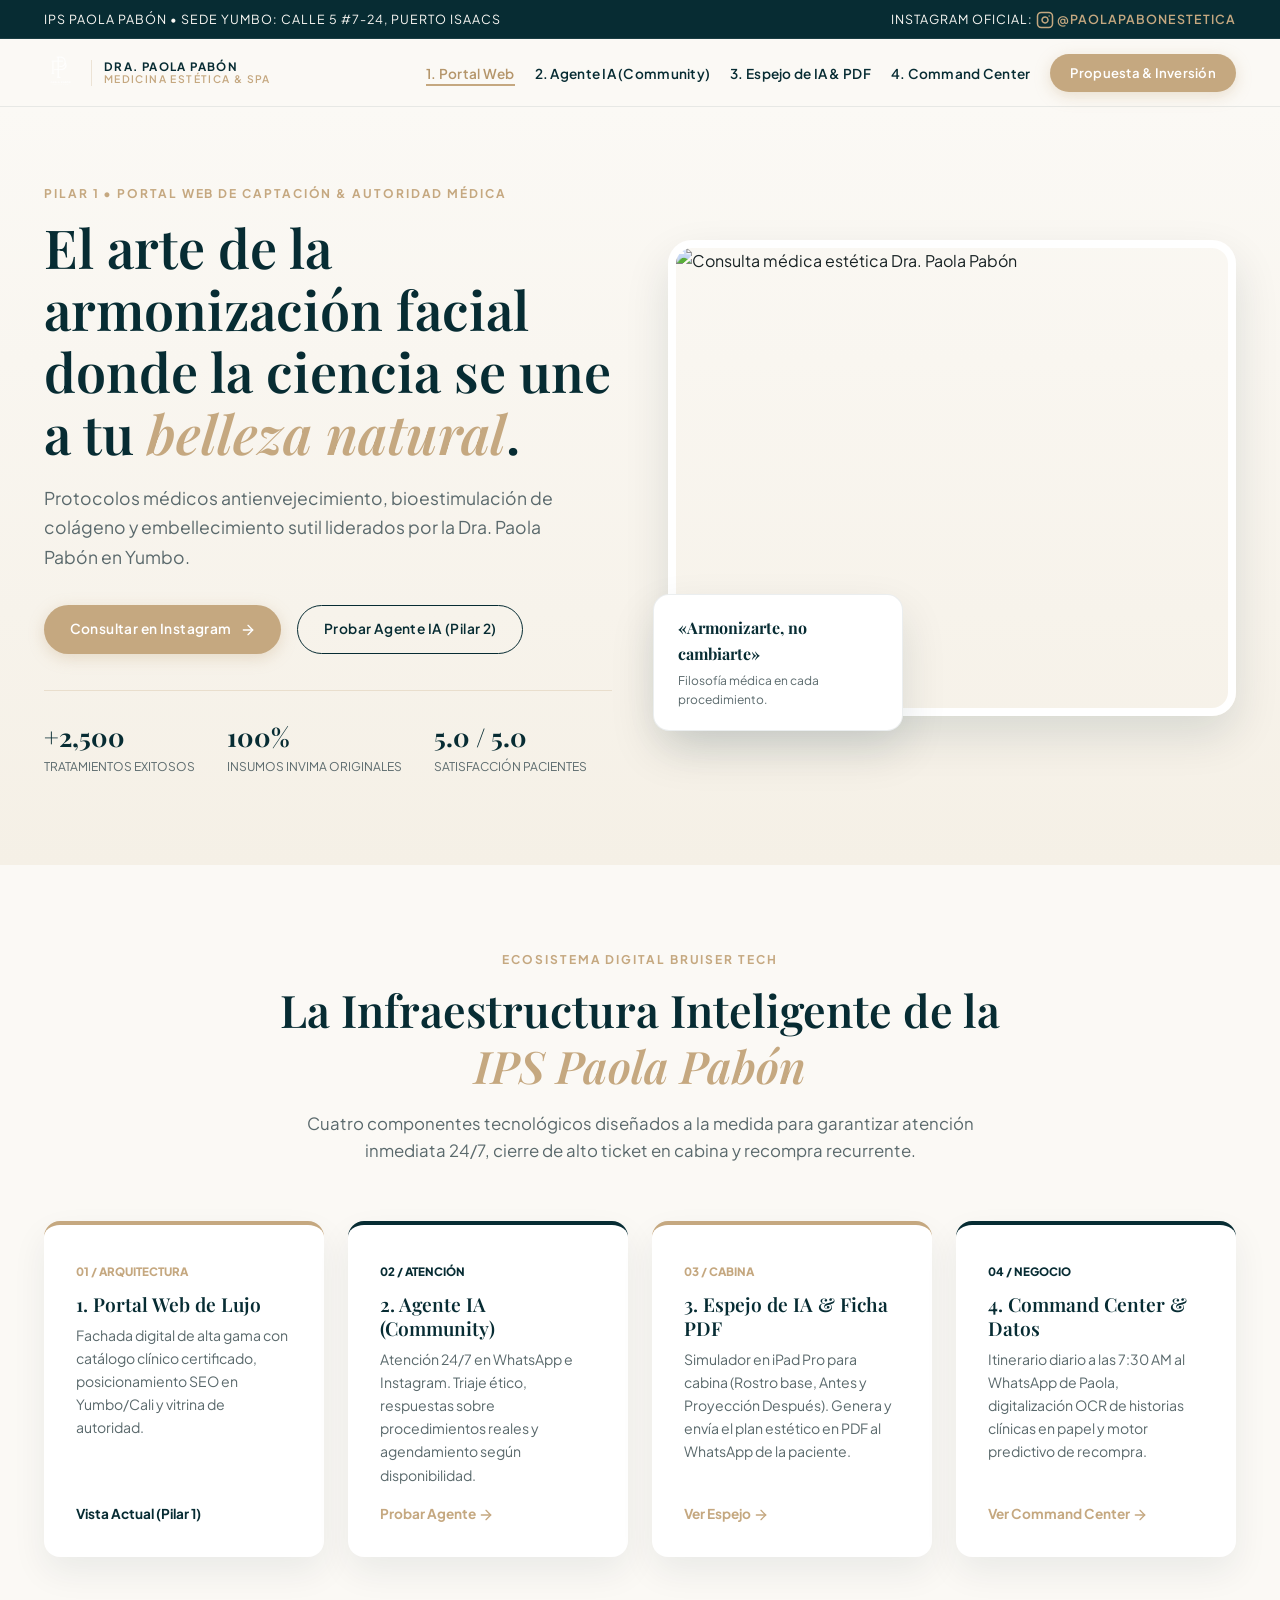
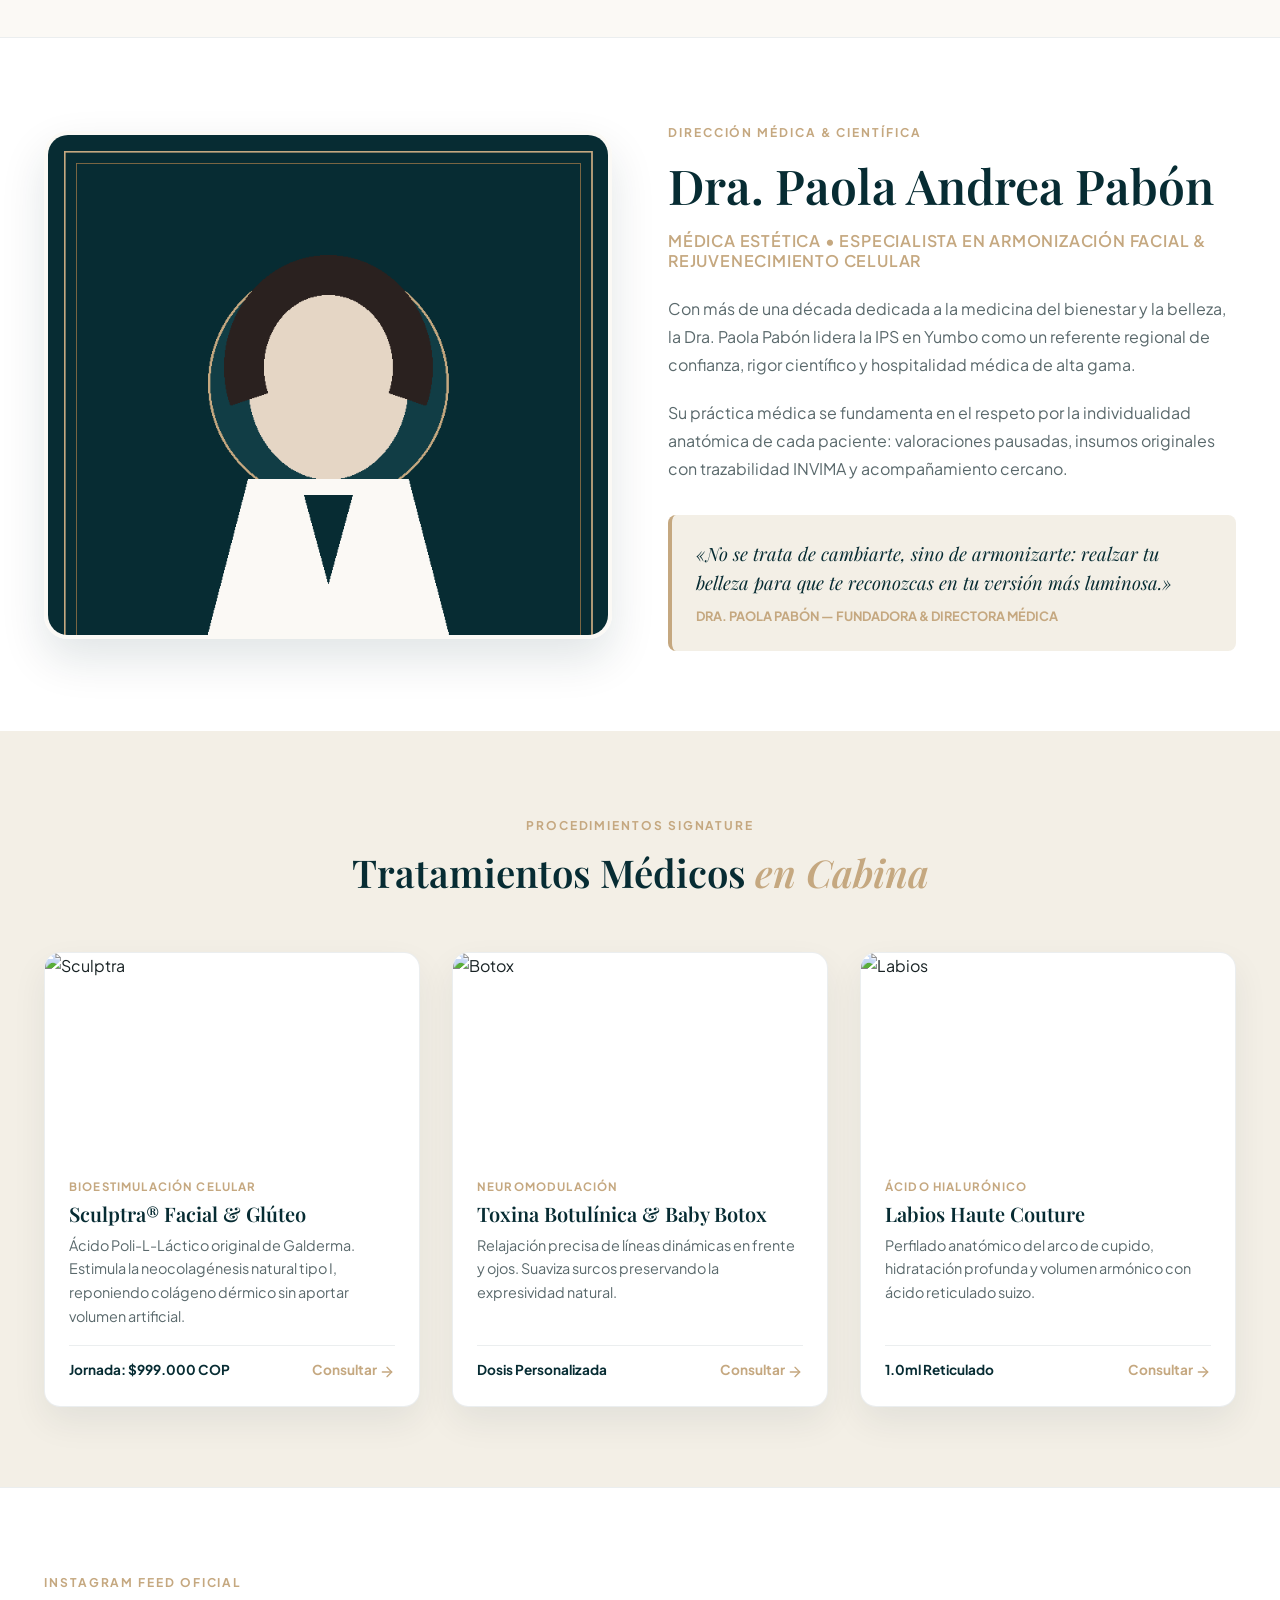
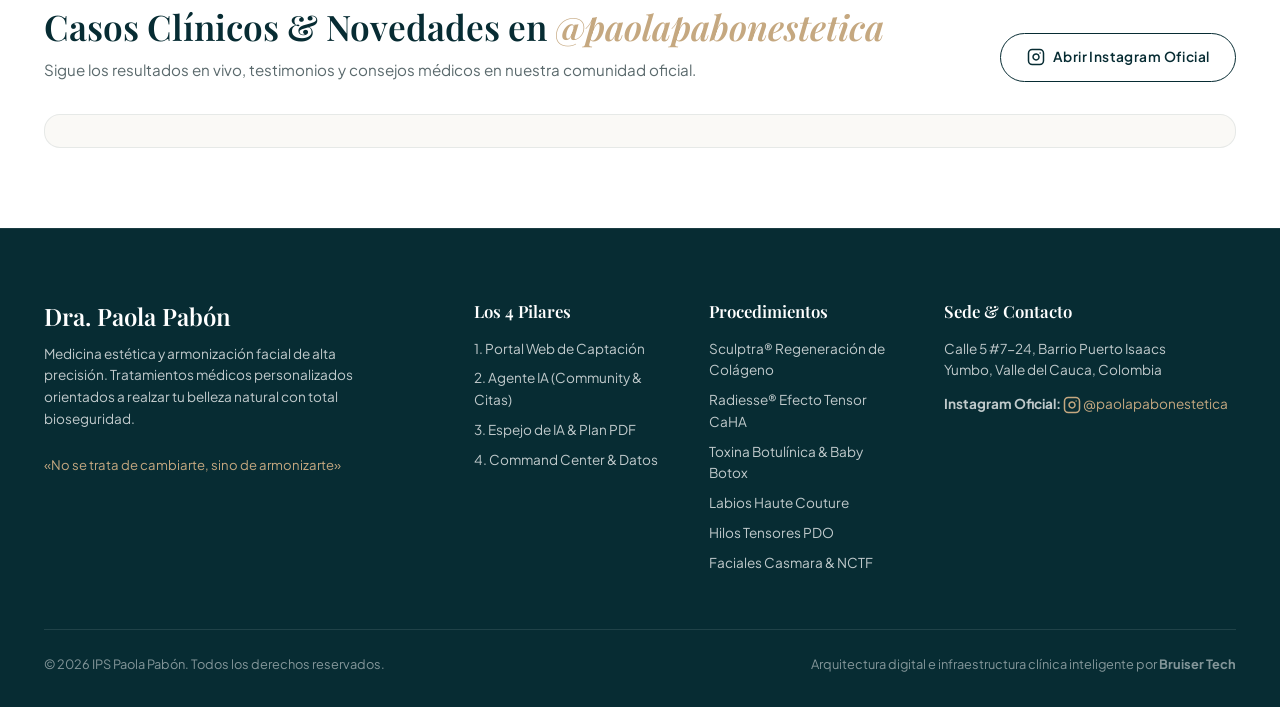
==== commit d9e22cec: "o" ====
--- a/index.html
+++ b/index.html
@@ -150,7 +150,7 @@
     </div>
   </section>
 
-  <!-- SECCIÓN DESTACADA: DRA. PAOLA PABÓN CON SU FOTO REAL -->
+  <!-- SECCIÓN DESTACADA: DRA. PAOLA PABÓN -->
   <section class="section" style="background: var(--color-white); border-top: 1px solid var(--color-border-subtle);">
     <div class="container">
       <div class="grid-2">
@@ -184,7 +184,7 @@
     </div>
   </section>
 
-  <!-- CATÁLOGO CLÍNICO (CON FOTO REEMPLAZADA DE SCULPTRA) -->
+  <!-- CATÁLOGO CLÍNICO (SCULPTRA REEMPLAZADO) -->
   <section class="section section-sand">
     <div class="container">
       <div style="text-align: center; margin-bottom: 3.5rem;">
@@ -193,7 +193,6 @@
       </div>
 
       <div class="grid-3">
-        <!-- SCULPTRA CON IMAGEN VERIFICADA QUE NO FALLA -->
         <div class="treatment-card">
           <img referrerpolicy="no-referrer" src="https://images.unsplash.com/photo-1584308666744-24d5c474f2ae?auto=format&fit=crop&w=600&q=80" alt="Sculptra" class="treatment-card-img">
           <div class="treatment-card-body">
@@ -242,53 +241,28 @@
     </div>
   </section>
 
-  <!-- SECCIÓN WIDGET INSTAGRAM EDITORIAL -->
+  <!-- SECCIÓN WIDGET INSTAGRAM OFICIAL DE ELFSIGHT -->
   <section class="section" style="background: var(--color-white); border-top: 1px solid var(--color-border-subtle);">
     <div class="container">
-      <div style="display: flex; justify-content: space-between; align-items: flex-end; margin-bottom: 2.5rem; flex-wrap: wrap; gap: 1rem;">
-        <div>
-          <span class="sub-badge">COMUNIDAD & CASOS CLÍNICOS</span>
+      <div style="display: flex; justify-content: space-between; align-items: flex-end; margin-bottom: 2rem; flex-wrap: wrap; gap: 1rem;">
+        <div>
+          <span class="sub-badge">INSTAGRAM FEED OFICIAL</span>
           <h2 style="font-size: 2.2rem; margin-bottom: 0.5rem;">
-            Síguenos en <i>Instagram</i>
+            Casos Clínicos & Novedades en <i>@paolapabonestetica</i>
           </h2>
-          <p style="font-size: 0.95rem; margin: 0;">Resultados reales, antes y después, y educación médica diaria en Yumbo y Cali.</p>
+          <p style="font-size: 0.95rem; margin: 0;">Sigue los resultados en vivo, testimonios y consejos médicos en nuestra comunidad oficial.</p>
         </div>
         <div>
           <a href="https://www.instagram.com/paolapabonestetica/" target="_blank" class="btn btn-outline" style="border-color: var(--color-primary);">
-            <svg width="18" height="18" viewBox="0 0 24 24" fill="none" stroke="currentColor" stroke-width="2" stroke-linecap="round" stroke-linejoin="round" style="vertical-align: middle;"><rect x="2" y="2" width="20" height="20" rx="5" ry="5"></rect><path d="M16 11.37A4 4 0 1 1 12.63 8 4 4 0 0 1 16 11.37z"></path><line x1="17.5" y1="6.5" x2="17.51" y2="6.5"></line></svg> Seguir @paolapabonestetica
+            <svg width="18" height="18" viewBox="0 0 24 24" fill="none" stroke="currentColor" stroke-width="2" stroke-linecap="round" stroke-linejoin="round" style="vertical-align: middle;"><rect x="2" y="2" width="20" height="20" rx="5" ry="5"></rect><path d="M16 11.37A4 4 0 1 1 12.63 8 4 4 0 0 1 16 11.37z"></path><line x1="17.5" y1="6.5" x2="17.51" y2="6.5"></line></svg> Abrir Instagram Oficial
           </a>
         </div>
       </div>
 
-      <!-- FEED GRID CURADO EDITORIAL -->
-      <div class="grid-4" style="gap: 1.25rem;">
-        <a href="https://www.instagram.com/paolapabonestetica/" target="_blank" style="border-radius: var(--radius-md); overflow: hidden; position: relative; display: block; box-shadow: var(--shadow-card);">
-          <img referrerpolicy="no-referrer" src="https://images.unsplash.com/photo-1544005313-94ddf0286df2?auto=format&fit=crop&w=500&q=80" alt="Instagram Post" style="width: 100%; height: 260px; object-fit: cover; display: block;">
-          <div style="position: absolute; bottom: 0; left: 0; right: 0; background: linear-gradient(transparent, rgba(7, 44, 51, 0.85)); padding: 1rem; color: white; font-size: 0.78rem;">
-            <svg width="18" height="18" viewBox="0 0 24 24" fill="none" stroke="currentColor" stroke-width="2" stroke-linecap="round" stroke-linejoin="round" style="vertical-align: middle;"><rect x="2" y="2" width="20" height="20" rx="5" ry="5"></rect><path d="M16 11.37A4 4 0 1 1 12.63 8 4 4 0 0 1 16 11.37z"></path><line x1="17.5" y1="6.5" x2="17.51" y2="6.5"></line></svg> Armonización Labial
-          </div>
-        </a>
-
-        <a href="https://www.instagram.com/paolapabonestetica/" target="_blank" style="border-radius: var(--radius-md); overflow: hidden; position: relative; display: block; box-shadow: var(--shadow-card);">
-          <img referrerpolicy="no-referrer" src="https://images.unsplash.com/photo-1570172619644-dfd03ed5d881?auto=format&fit=crop&w=500&q=80" alt="Instagram Post" style="width: 100%; height: 260px; object-fit: cover; display: block;">
-          <div style="position: absolute; bottom: 0; left: 0; right: 0; background: linear-gradient(transparent, rgba(7, 44, 51, 0.85)); padding: 1rem; color: white; font-size: 0.78rem;">
-            <svg width="18" height="18" viewBox="0 0 24 24" fill="none" stroke="currentColor" stroke-width="2" stroke-linecap="round" stroke-linejoin="round" style="vertical-align: middle;"><rect x="2" y="2" width="20" height="20" rx="5" ry="5"></rect><path d="M16 11.37A4 4 0 1 1 12.63 8 4 4 0 0 1 16 11.37z"></path><line x1="17.5" y1="6.5" x2="17.51" y2="6.5"></line></svg> Protocolo Baby Botox
-          </div>
-        </a>
-
-        <a href="https://www.instagram.com/paolapabonestetica/" target="_blank" style="border-radius: var(--radius-md); overflow: hidden; position: relative; display: block; box-shadow: var(--shadow-card);">
-          <img referrerpolicy="no-referrer" src="https://images.unsplash.com/photo-1584308666744-24d5c474f2ae?auto=format&fit=crop&w=500&q=80" alt="Instagram Post" style="width: 100%; height: 260px; object-fit: cover; display: block;">
-          <div style="position: absolute; bottom: 0; left: 0; right: 0; background: linear-gradient(transparent, rgba(7, 44, 51, 0.85)); padding: 1rem; color: white; font-size: 0.78rem;">
-            <svg width="18" height="18" viewBox="0 0 24 24" fill="none" stroke="currentColor" stroke-width="2" stroke-linecap="round" stroke-linejoin="round" style="vertical-align: middle;"><rect x="2" y="2" width="20" height="20" rx="5" ry="5"></rect><path d="M16 11.37A4 4 0 1 1 12.63 8 4 4 0 0 1 16 11.37z"></path><line x1="17.5" y1="6.5" x2="17.51" y2="6.5"></line></svg> Jornada Sculptra®
-          </div>
-        </a>
-
-        <a href="https://www.instagram.com/paolapabonestetica/" target="_blank" style="border-radius: var(--radius-md); overflow: hidden; position: relative; display: block; box-shadow: var(--shadow-card);">
-          <img referrerpolicy="no-referrer" src="https://images.unsplash.com/photo-1519699047748-de8e457a634e?auto=format&fit=crop&w=500&q=80" alt="Instagram Post" style="width: 100%; height: 260px; object-fit: cover; display: block;">
-          <div style="position: absolute; bottom: 0; left: 0; right: 0; background: linear-gradient(transparent, rgba(7, 44, 51, 0.85)); padding: 1rem; color: white; font-size: 0.78rem;">
-            <svg width="18" height="18" viewBox="0 0 24 24" fill="none" stroke="currentColor" stroke-width="2" stroke-linecap="round" stroke-linejoin="round" style="vertical-align: middle;"><rect x="2" y="2" width="20" height="20" rx="5" ry="5"></rect><path d="M16 11.37A4 4 0 1 1 12.63 8 4 4 0 0 1 16 11.37z"></path><line x1="17.5" y1="6.5" x2="17.51" y2="6.5"></line></svg> Bioestimulación & Glow
-          </div>
-        </a>
+      <!-- ELFSIGHT INSTAGRAM FEED WIDGET EMBED -->
+      <div style="border-radius: var(--radius-md); overflow: hidden; background: #FAF9F6; padding: 1rem; border: 1px solid var(--color-border-subtle);">
+        <script src="https://elfsightcdn.com/platform.js" async></script>
+        <div class="elfsight-app-e700e866-9cdb-42c1-932f-ca8d4e13c987" data-elfsight-app-lazy></div>
       </div>
     </div>
   </section>
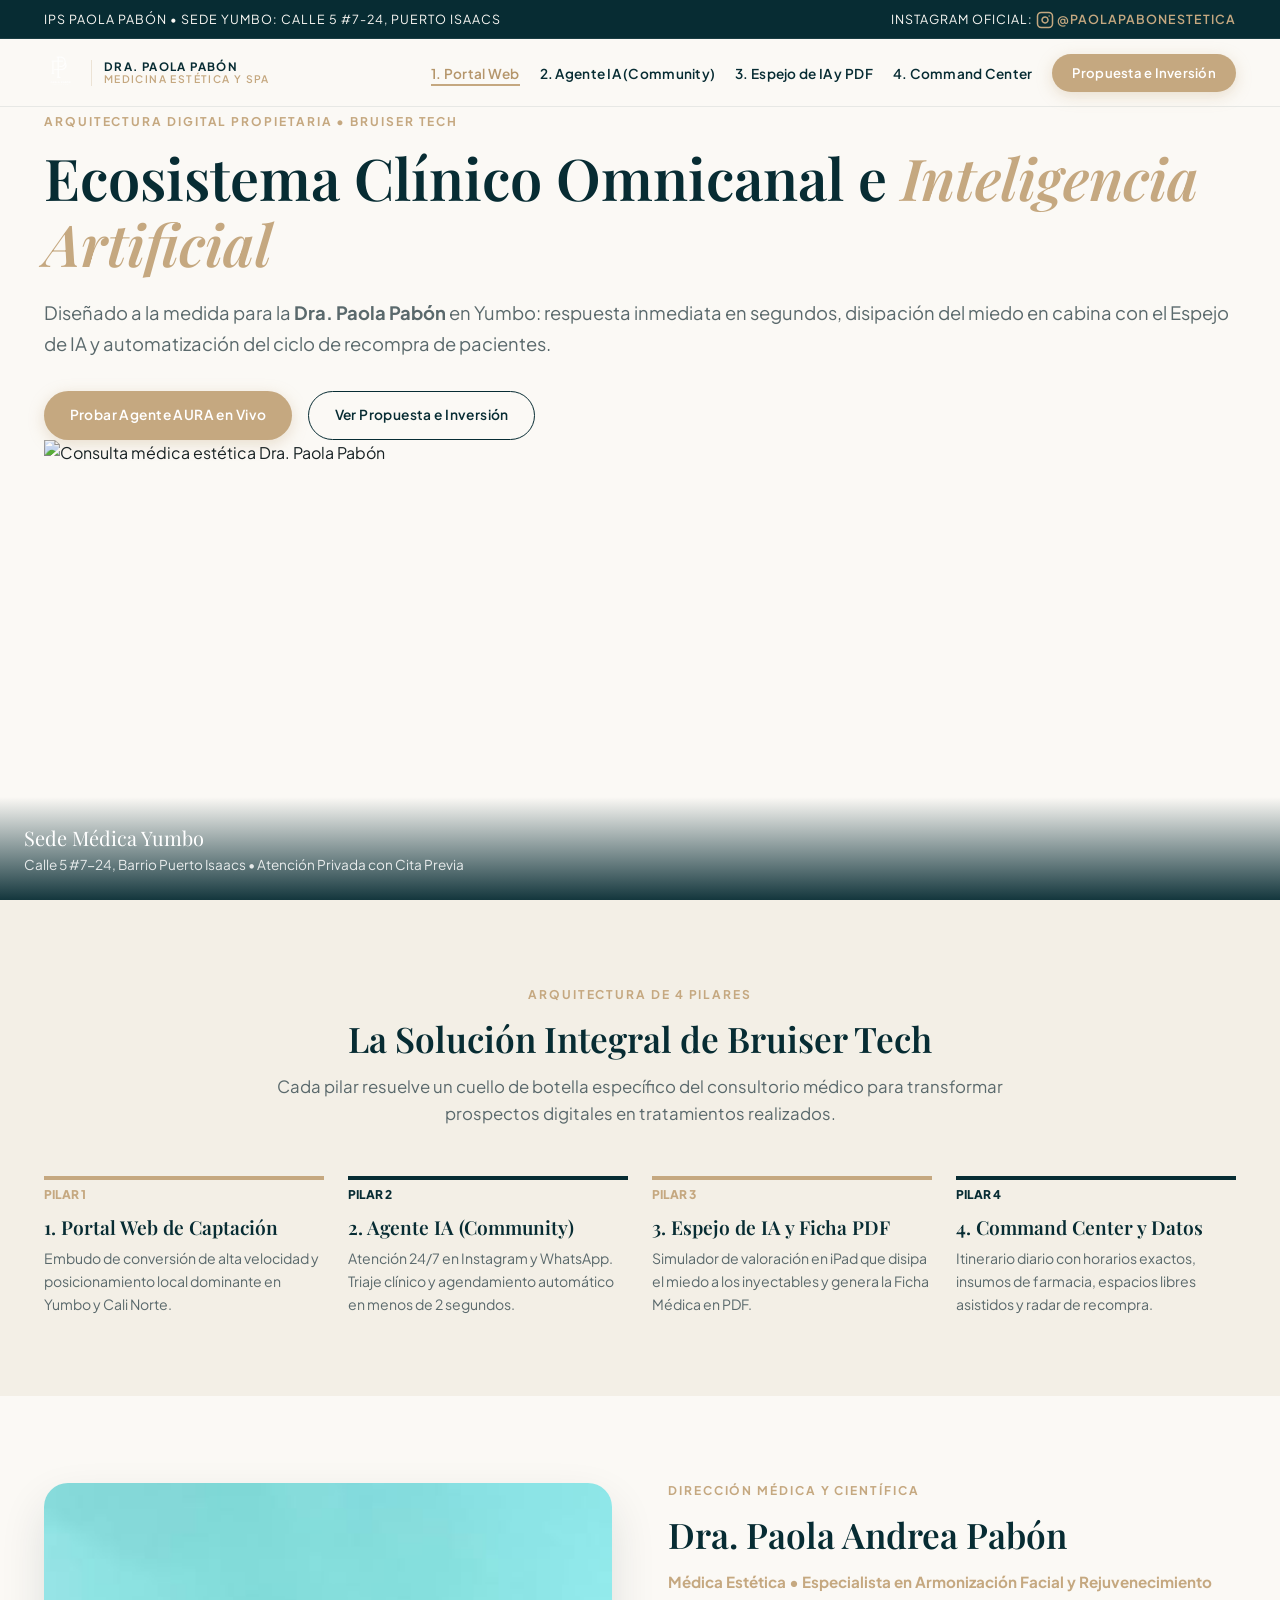
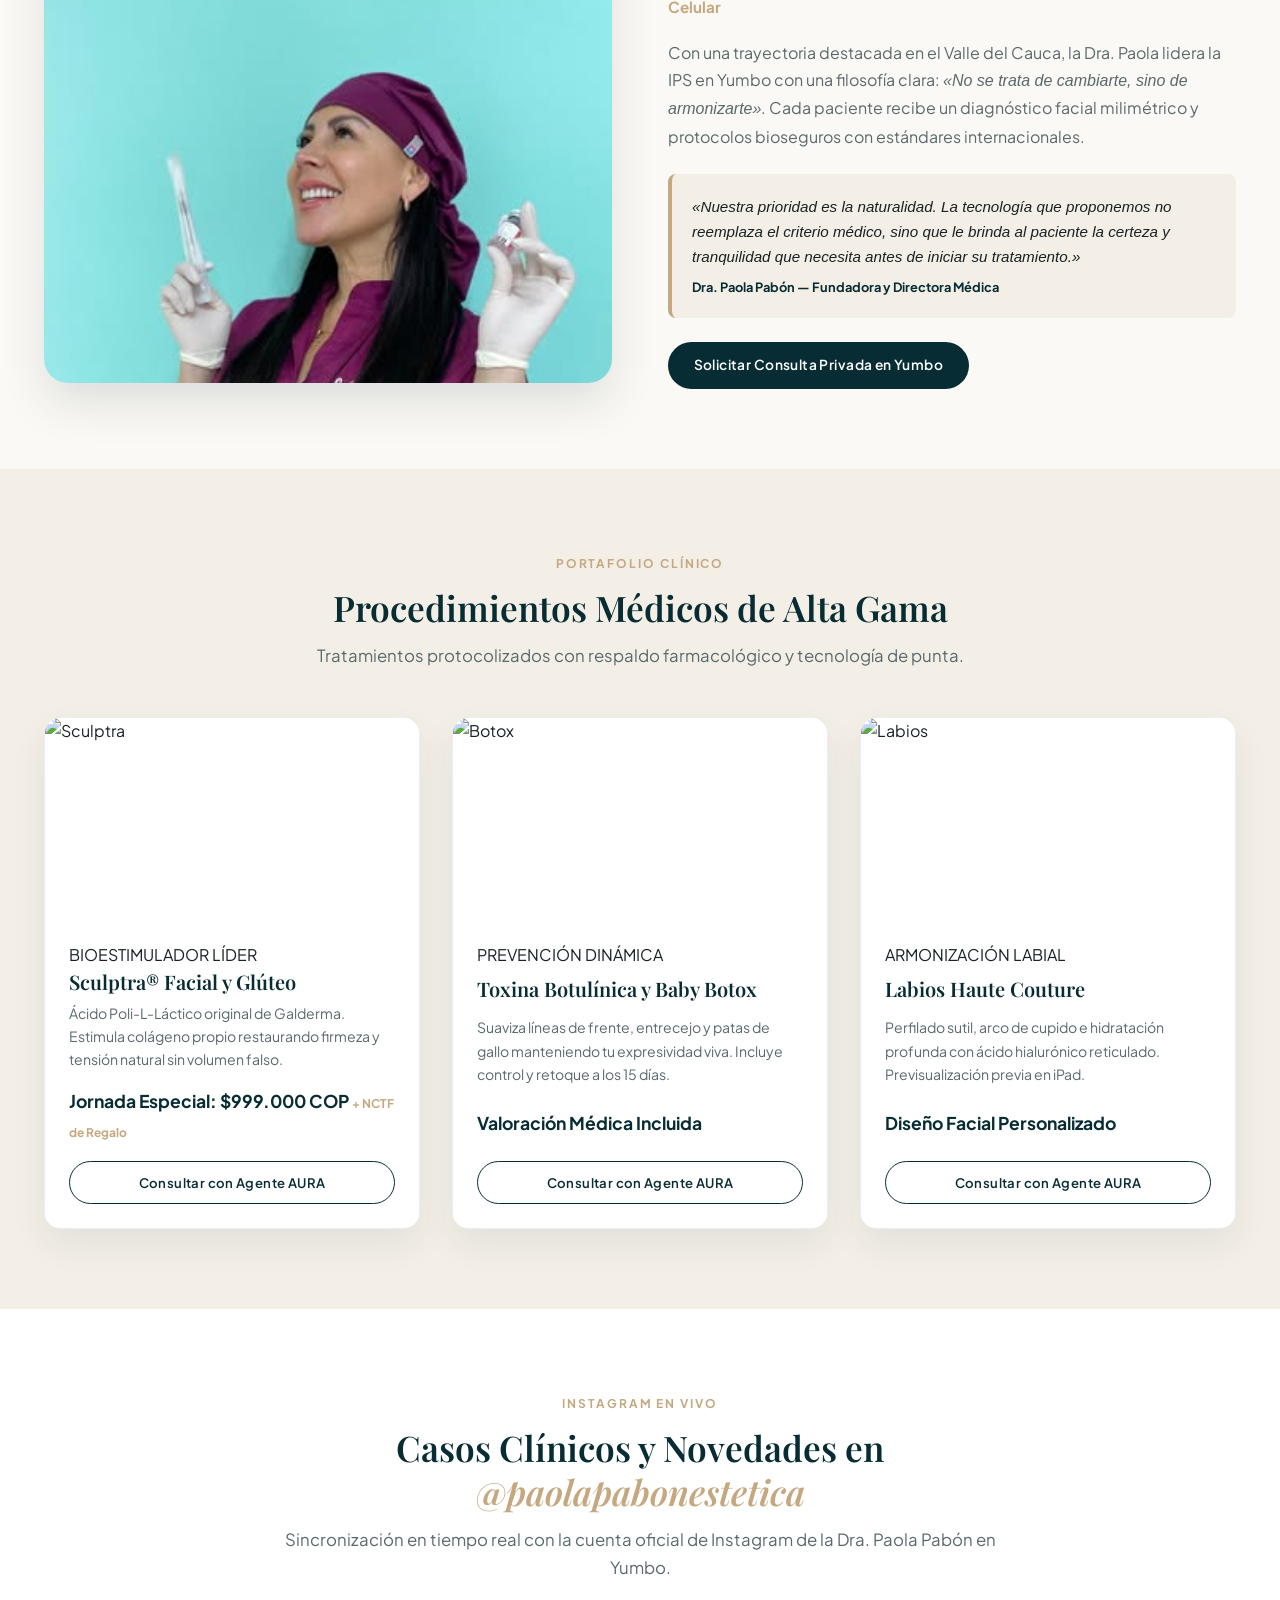
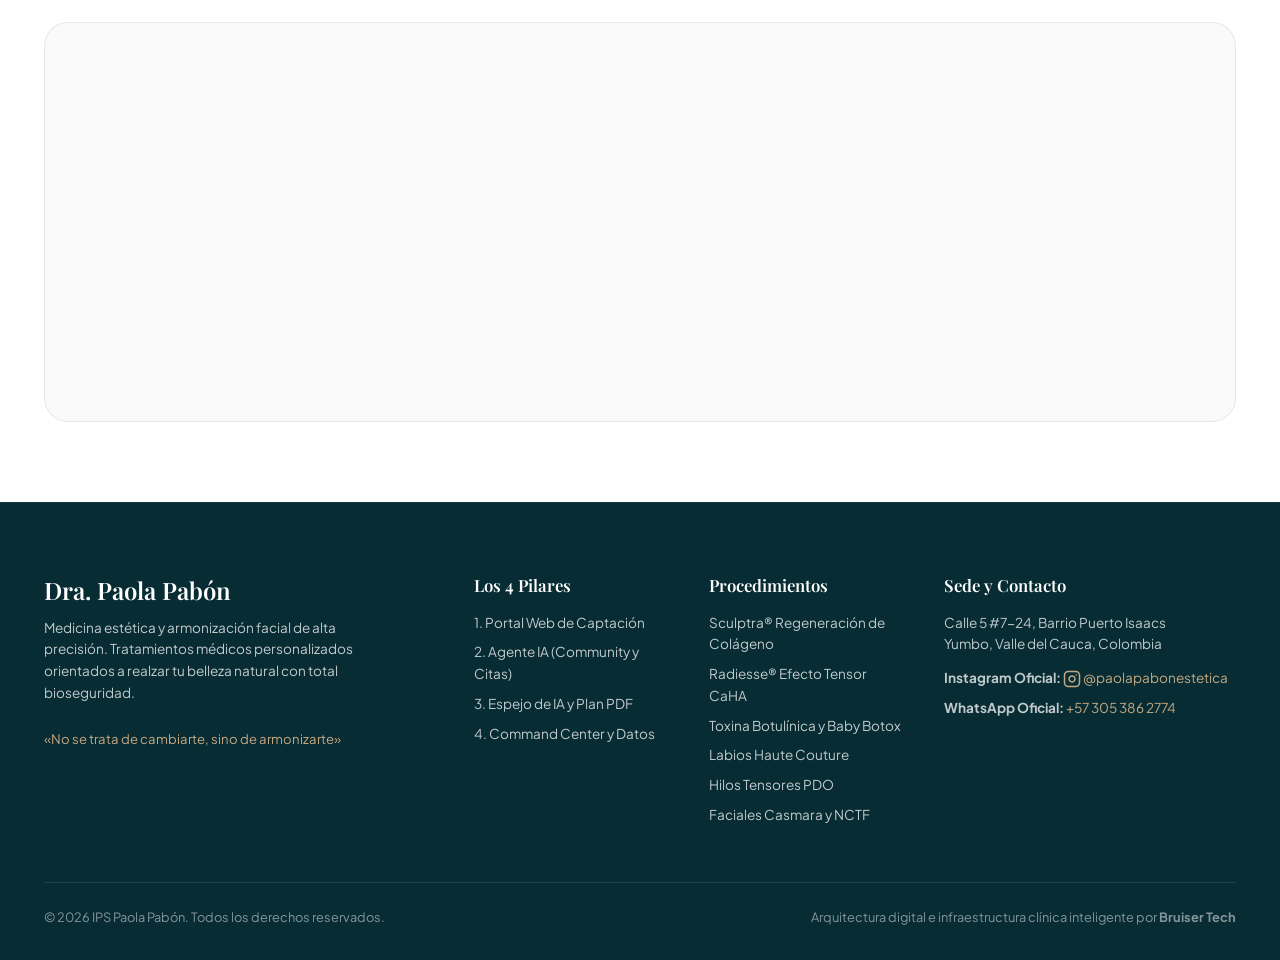
==== commit 0ef5d59a: "df" ====
--- a/index.html
+++ b/index.html
@@ -1,7 +1,6 @@
 <!DOCTYPE html>
 <html lang="es">
 <head>
-  
   <meta charset="UTF-8">
   <meta name="viewport" content="width=device-width, initial-scale=1.0">
   <link rel="preconnect" href="https://fonts.googleapis.com">
@@ -9,10 +8,10 @@
   <link href="https://fonts.googleapis.com/css2?family=Playfair+Display:ital,wght@0,500;0,600;0,700;1,400;1,600&family=Plus+Jakarta+Sans:wght@300;400;500;600;700&display=swap" rel="stylesheet">
   <link rel="stylesheet" href="./assets/css/clinic-luxury.css">
 
-  <title>Dra. Paola Pabón | Medicina Estética & Spa de Lujo en Yumbo</title>
+  <title>Dra. Paola Pabón | Medicina Estética y Spa de Lujo en Yumbo</title>
 </head>
 <body>
-  
+  <!-- BARRA DE ANUNCIOS SUPERIOR -->
   <div class="top-bar">
     <div class="container top-bar-inner">
       <div>
@@ -24,23 +23,24 @@
     </div>
   </div>
 
+  <!-- NAVEGACIÓN PRINCIPAL -->
   <header class="header-nav">
     <div class="container nav-container">
       <a href="index.html" class="brand-wrapper">
         <img src="assets/images/paola-pabon-solo-logo.png" alt="Dra. Paola Pabón">
         <div class="brand-tagline">
           <div>DRA. PAOLA PABÓN</div>
-          <div style="font-size: 0.65rem; color: var(--color-accent-gold); font-weight: 600;">MEDICINA ESTÉTICA & SPA</div>
+          <div style="font-size: 0.65rem; color: var(--color-accent-gold); font-weight: 600;">MEDICINA ESTÉTICA Y SPA</div>
         </div>
       </a>
 
       <nav>
         <ul class="nav-menu">
           <li><a href="index.html" class="active">1. Portal Web</a></li>
-          <li><a href="pilar-2-agente-ia.html" >2. Agente IA (Community)</a></li>
-          <li><a href="pilar-3-espejo-ia.html" >3. Espejo de IA & PDF</a></li>
-          <li><a href="pilar-4-command-center.html" >4. Command Center</a></li>
-          <li><a href="propuesta-economica.html" class="btn btn-gold" style="padding: 0.5rem 1.25rem; font-size: 0.82rem;">Propuesta & Inversión</a></li>
+          <li><a href="pilar-2-agente-ia.html" class="">2. Agente IA (Community)</a></li>
+          <li><a href="pilar-3-espejo-ia.html" class="">3. Espejo de IA y PDF</a></li>
+          <li><a href="pilar-4-command-center.html" class="">4. Command Center</a></li>
+          <li><a href="propuesta-economica.html" class="btn btn-gold" style="padding: 0.5rem 1.25rem; font-size: 0.82rem;">Propuesta e Inversión</a></li>
         </ul>
       </nav>
     </div>
@@ -48,226 +48,171 @@
 
 
   <!-- HERO SECTION -->
-  <section class="section" style="padding: 4.5rem 0 5.5rem; background: linear-gradient(180deg, #FBF9F5 0%, #F5F0E6 100%);">
-    <div class="container">
-      <div class="grid-2">
-        <div>
-          <span class="sub-badge">PILAR 1 • PORTAL WEB DE CAPTACIÓN & AUTORIDAD MÉDICA</span>
-          <h1 style="font-size: clamp(2.3rem, 4.2vw, 3.6rem); margin-bottom: 1.25rem; line-height: 1.15;">
-            El arte de la armonización facial donde la ciencia se une a tu <i>belleza natural</i>.
-          </h1>
-          <p style="font-size: 1.1rem; line-height: 1.7; margin-bottom: 2rem; max-width: 520px;">
-            Protocolos médicos antienvejecimiento, bioestimulación de colágeno y embellecimiento sutil liderados por la Dra. Paola Pabón en Yumbo.
-          </p>
-          <div style="display: flex; gap: 1rem; flex-wrap: wrap; margin-bottom: 2.25rem;">
-            <a href="https://www.instagram.com/paolapabonestetica/" target="_blank" class="btn btn-gold">
-              Consultar en Instagram <svg width="16" height="16" viewBox="0 0 24 24" fill="none" stroke="currentColor" stroke-width="2" stroke-linecap="round" stroke-linejoin="round" style="vertical-align: middle;"><line x1="5" y1="12" x2="19" y2="12"></line><polyline points="12 5 19 12 12 19"></polyline></svg>
-            </a>
-            <a href="pilar-2-agente-ia.html" class="btn btn-outline">
-              Probar Agente IA (Pilar 2)
-            </a>
-          </div>
-
-          <div style="display: flex; gap: 2rem; border-top: 1px solid var(--color-border); padding-top: 1.5rem; flex-wrap: wrap;">
-            <div>
-              <div style="font-family: var(--font-serif); font-size: 1.6rem; font-weight: 700; color: var(--color-primary);">+2,500</div>
-              <div style="font-size: 0.75rem; text-transform: uppercase; color: var(--color-text-muted);">Tratamientos Exitosos</div>
-            </div>
-            <div>
-              <div style="font-family: var(--font-serif); font-size: 1.6rem; font-weight: 700; color: var(--color-primary);">100%</div>
-              <div style="font-size: 0.75rem; text-transform: uppercase; color: var(--color-text-muted);">Insumos INVIMA Originales</div>
-            </div>
-            <div>
-              <div style="font-family: var(--font-serif); font-size: 1.6rem; font-weight: 700; color: var(--color-primary);">5.0 / 5.0</div>
-              <div style="font-size: 0.75rem; text-transform: uppercase; color: var(--color-text-muted);">Satisfacción Pacientes</div>
-            </div>
-          </div>
-        </div>
-
-        <div style="position: relative;">
-          <div style="border-radius: var(--radius-lg); overflow: hidden; box-shadow: var(--shadow-lift); border: 8px solid var(--color-white);">
-            <img referrerpolicy="no-referrer" src="https://images.unsplash.com/photo-1629909613654-28e377c37b09?auto=format&fit=crop&w=800&q=80" alt="Consulta médica estética Dra. Paola Pabón" style="width: 100%; height: 460px; object-fit: cover; display: block;">
-          </div>
-          <div style="position: absolute; bottom: -15px; left: -15px; background: var(--color-white); padding: 1.25rem 1.5rem; border-radius: var(--radius-md); box-shadow: var(--shadow-lift); border: 1px solid var(--color-border-subtle); max-width: 250px;">
-            <div style="font-family: var(--font-serif); font-size: 1rem; font-weight: 700; color: var(--color-primary);">«Armonizarte, no cambiarte»</div>
-            <div style="font-size: 0.75rem; color: var(--color-text-muted); margin-top: 0.2rem;">Filosofía médica en cada procedimiento.</div>
-          </div>
-        </div>
-      </div>
-    </div>
-  </section>
-
-  <!-- LOS 4 PILARES EN LA PORTADA -->
+  <section class="hero-section">
+    <div class="container hero-grid">
+      <div>
+        <span class="sub-badge">ARQUITECTURA DIGITAL PROPIETARIA • BRUISER TECH</span>
+        <h1 style="font-size: clamp(2.4rem, 4.5vw, 3.8rem); line-height: 1.15; margin-bottom: 1.25rem;">
+          Ecosistema Clínico Omnicanal e <i>Inteligencia Artificial</i>
+        </h1>
+        <p style="font-size: 1.15rem; line-height: 1.7; margin-bottom: 2rem;">
+          Diseñado a la medida para la <strong>Dra. Paola Pabón</strong> en Yumbo: respuesta inmediata en segundos, disipación del miedo en cabina con el Espejo de IA y automatización del ciclo de recompra de pacientes.
+        </p>
+        
+        <div style="display: flex; gap: 1rem; flex-wrap: wrap;">
+          <a href="pilar-2-agente-ia.html" class="btn btn-gold">Probar Agente AURA en Vivo</a>
+          <a href="propuesta-economica.html" class="btn btn-outline">Ver Propuesta e Inversión</a>
+        </div>
+      </div>
+
+      <div class="hero-image-wrapper">
+        <img referrerpolicy="no-referrer" src="https://images.unsplash.com/photo-1629909613654-28e377c37b09?auto=format&fit=crop&w=800&q=80" alt="Consulta médica estética Dra. Paola Pabón" style="width: 100%; height: 460px; object-fit: cover; display: block;">
+        <div style="position: absolute; bottom: 0; left: 0; right: 0; padding: 1.5rem; background: linear-gradient(transparent, rgba(7,44,51,0.95)); color: white;">
+          <div style="font-family: var(--font-serif); font-size: 1.25rem;">Sede Médica Yumbo</div>
+          <div style="font-size: 0.85rem; opacity: 0.85;">Calle 5 #7-24, Barrio Puerto Isaacs • Atención Privada con Cita Previa</div>
+        </div>
+      </div>
+    </div>
+  </section>
+
+  <!-- LOS 4 PILARES TECNOLÓGICOS -->
+  <section class="section" style="background: var(--color-sand);">
+    <div class="container">
+      <div style="text-align: center; max-width: 750px; margin: 0 auto 3rem;">
+        <span class="sub-badge">ARQUITECTURA DE 4 PILARES</span>
+        <h2 style="font-size: 2.2rem; margin-bottom: 0.75rem;">La Solución Integral de Bruiser Tech</h2>
+        <p style="font-size: 1.05rem;">Cada pilar resuelve un cuello de botella específico del consultorio médico para transformar prospectos digitales en tratamientos realizados.</p>
+      </div>
+
+      <div class="grid-4">
+        <a href="index.html" class="card" style="text-decoration: none; color: inherit; border-top: 4px solid var(--color-accent-gold);">
+          <span style="font-size: 0.75rem; font-weight: 800; color: var(--color-accent-gold);">PILAR 1</span>
+          <h3 style="font-size: 1.2rem; margin: 0.5rem 0;">1. Portal Web de Captación</h3>
+          <p style="font-size: 0.88rem; color: var(--color-text-muted);">Embudo de conversión de alta velocidad y posicionamiento local dominante en Yumbo y Cali Norte.</p>
+        </a>
+
+        <a href="pilar-2-agente-ia.html" class="card" style="text-decoration: none; color: inherit; border-top: 4px solid var(--color-primary);">
+          <span style="font-size: 0.75rem; font-weight: 800; color: var(--color-primary);">PILAR 2</span>
+          <h3 style="font-size: 1.2rem; margin: 0.5rem 0;">2. Agente IA (Community)</h3>
+          <p style="font-size: 0.88rem; color: var(--color-text-muted);">Atención 24/7 en Instagram y WhatsApp. Triaje clínico y agendamiento automático en menos de 2 segundos.</p>
+        </a>
+
+        <a href="pilar-3-espejo-ia.html" class="card" style="text-decoration: none; color: inherit; border-top: 4px solid var(--color-accent-gold);">
+          <span style="font-size: 0.75rem; font-weight: 800; color: var(--color-accent-gold);">PILAR 3</span>
+          <h3 style="font-size: 1.2rem; margin: 0.5rem 0;">3. Espejo de IA y Ficha PDF</h3>
+          <p style="font-size: 0.88rem; color: var(--color-text-muted);">Simulador de valoración en iPad que disipa el miedo a los inyectables y genera la Ficha Médica en PDF.</p>
+        </a>
+
+        <a href="pilar-4-command-center.html" class="card" style="text-decoration: none; color: inherit; border-top: 4px solid var(--color-primary);">
+          <span style="font-size: 0.75rem; font-weight: 800; color: var(--color-primary);">PILAR 4</span>
+          <h3 style="font-size: 1.2rem; margin: 0.5rem 0;">4. Command Center y Datos</h3>
+          <p style="font-size: 0.88rem; color: var(--color-text-muted);">Itinerario diario con horarios exactos, insumos de farmacia, espacios libres asistidos y radar de recompra.</p>
+        </a>
+      </div>
+    </div>
+  </section>
+
+  <!-- SECCIÓN DE LA DOCTORA PAOLA PABÓN -->
   <section class="section">
-    <div class="container">
-      <div style="text-align: center; max-width: 750px; margin: 0 auto 3.5rem;">
-        <span class="sub-badge">ECOSISTEMA DIGITAL BRUISER TECH</span>
-        <h2 style="font-size: clamp(2rem, 3.5vw, 2.8rem); margin-bottom: 1rem;">
-          La Infraestructura Inteligente de la <i>IPS Paola Pabón</i>
-        </h2>
-        <p style="font-size: 1.05rem;">
-          Cuatro componentes tecnológicos diseñados a la medida para garantizar atención inmediata 24/7, cierre de alto ticket en cabina y recompra recurrente.
+    <div class="container grid-2" style="align-items: center;">
+      <div style="position: relative; border-radius: var(--radius-lg); overflow: hidden; box-shadow: var(--shadow-lift);">
+        <img src="assets/images/paola.jpg" onerror="this.src='https://images.unsplash.com/photo-1594824813511-6677943ad9d4?auto=format&fit=crop&w=800&q=80';" alt="Dra. Paola Andrea Pabón" style="width: 100%; height: 500px; object-fit: cover; object-position: top center; display: block;">
+      </div>
+
+      <div>
+        <span class="sub-badge">DIRECCIÓN MÉDICA Y CIENTÍFICA</span>
+        <h2 style="font-size: 2.2rem; margin-bottom: 0.75rem;">Dra. Paola Andrea Pabón</h2>
+        <div style="font-size: 0.95rem; color: var(--color-accent-gold); font-weight: 700; margin-bottom: 1.25rem;">
+          Médica Estética • Especialista en Armonización Facial y Rejuvenecimiento Celular
+        </div>
+        <p style="font-size: 1rem; line-height: 1.7; margin-bottom: 1.5rem;">
+          Con una trayectoria destacada en el Valle del Cauca, la Dra. Paola lidera la IPS en Yumbo con una filosofía clara: <em>«No se trata de cambiarte, sino de armonizarte»</em>. Cada paciente recibe un diagnóstico facial milimétrico y protocolos bioseguros con estándares internacionales.
         </p>
-      </div>
-
-      <div class="grid-4">
-        <div style="background: var(--color-white); padding: 2rem; border-radius: var(--radius-md); box-shadow: var(--shadow-card); border-top: 4px solid var(--color-accent-gold); display: flex; flex-direction: column; justify-content: space-between;">
-          <div>
-            <span style="font-size: 0.72rem; font-weight: 800; color: var(--color-accent-gold); text-transform: uppercase;">01 / ARQUITECTURA</span>
-            <h3 style="font-size: 1.2rem; margin: 0.5rem 0;">1. Portal Web de Lujo</h3>
-            <p style="font-size: 0.88rem;">Fachada digital de alta gama con catálogo clínico certificado, posicionamiento SEO en Yumbo/Cali y vitrina de autoridad.</p>
-          </div>
-          <span style="display: inline-block; margin-top: 1rem; color: var(--color-primary); font-weight: 700; font-size: 0.85rem;">Vista Actual (Pilar 1)</span>
-        </div>
-
-        <div style="background: var(--color-white); padding: 2rem; border-radius: var(--radius-md); box-shadow: var(--shadow-card); border-top: 4px solid var(--color-primary); display: flex; flex-direction: column; justify-content: space-between;">
-          <div>
-            <span style="font-size: 0.72rem; font-weight: 800; color: var(--color-primary); text-transform: uppercase;">02 / ATENCIÓN</span>
-            <h3 style="font-size: 1.2rem; margin: 0.5rem 0;">2. Agente IA (Community)</h3>
-            <p style="font-size: 0.88rem;">Atención 24/7 en WhatsApp e Instagram. Triaje ético, respuestas sobre procedimientos reales y agendamiento según disponibilidad.</p>
-          </div>
-          <a href="pilar-2-agente-ia.html" style="display: inline-block; margin-top: 1rem; color: var(--color-accent-gold); font-weight: 700; font-size: 0.85rem;">Probar Agente <svg width="16" height="16" viewBox="0 0 24 24" fill="none" stroke="currentColor" stroke-width="2" stroke-linecap="round" stroke-linejoin="round" style="vertical-align: middle;"><line x1="5" y1="12" x2="19" y2="12"></line><polyline points="12 5 19 12 12 19"></polyline></svg></a>
-        </div>
-
-        <div style="background: var(--color-white); padding: 2rem; border-radius: var(--radius-md); box-shadow: var(--shadow-card); border-top: 4px solid var(--color-accent-gold); display: flex; flex-direction: column; justify-content: space-between;">
-          <div>
-            <span style="font-size: 0.72rem; font-weight: 800; color: var(--color-accent-gold); text-transform: uppercase;">03 / CABINA</span>
-            <h3 style="font-size: 1.2rem; margin: 0.5rem 0;">3. Espejo de IA & Ficha PDF</h3>
-            <p style="font-size: 0.88rem;">Simulador en iPad Pro para cabina (Rostro base, Antes y Proyección Después). Genera y envía el plan estético en PDF al WhatsApp de la paciente.</p>
-          </div>
-          <a href="pilar-3-espejo-ia.html" style="display: inline-block; margin-top: 1rem; color: var(--color-accent-gold); font-weight: 700; font-size: 0.85rem;">Ver Espejo <svg width="16" height="16" viewBox="0 0 24 24" fill="none" stroke="currentColor" stroke-width="2" stroke-linecap="round" stroke-linejoin="round" style="vertical-align: middle;"><line x1="5" y1="12" x2="19" y2="12"></line><polyline points="12 5 19 12 12 19"></polyline></svg></a>
-        </div>
-
-        <div style="background: var(--color-white); padding: 2rem; border-radius: var(--radius-md); box-shadow: var(--shadow-card); border-top: 4px solid var(--color-primary); display: flex; flex-direction: column; justify-content: space-between;">
-          <div>
-            <span style="font-size: 0.72rem; font-weight: 800; color: var(--color-primary); text-transform: uppercase;">04 / NEGOCIO</span>
-            <h3 style="font-size: 1.2rem; margin: 0.5rem 0;">4. Command Center & Datos</h3>
-            <p style="font-size: 0.88rem;">Itinerario diario a las 7:30 AM al WhatsApp de Paola, digitalización OCR de historias clínicas en papel y motor predictivo de recompra.</p>
-          </div>
-          <a href="pilar-4-command-center.html" style="display: inline-block; margin-top: 1rem; color: var(--color-accent-gold); font-weight: 700; font-size: 0.85rem;">Ver Command Center <svg width="16" height="16" viewBox="0 0 24 24" fill="none" stroke="currentColor" stroke-width="2" stroke-linecap="round" stroke-linejoin="round" style="vertical-align: middle;"><line x1="5" y1="12" x2="19" y2="12"></line><polyline points="12 5 19 12 12 19"></polyline></svg></a>
-        </div>
-      </div>
-    </div>
-  </section>
-
-  <!-- SECCIÓN DESTACADA: DRA. PAOLA PABÓN -->
-  <section class="section" style="background: var(--color-white); border-top: 1px solid var(--color-border-subtle);">
-    <div class="container">
-      <div class="grid-2">
-        <div style="border-radius: var(--radius-lg); overflow: hidden; box-shadow: var(--shadow-lift); border: 4px solid var(--color-warm-ivory); text-align: center;">
-          <img src="assets/images/paola.jpg" onerror="this.src='https://images.unsplash.com/photo-1594824813511-6677943ad9d4?auto=format&fit=crop&w=800&q=80';" alt="Dra. Paola Andrea Pabón" style="width: 100%; height: 500px; object-fit: cover; object-position: top center; display: block;">
-        </div>
-        <div>
-          <span class="sub-badge">DIRECCIÓN MÉDICA & CIENTÍFICA</span>
-          <h2 style="font-size: clamp(2.2rem, 3.8vw, 3rem); margin-bottom: 1rem;">
-            Dra. Paola Andrea Pabón
-          </h2>
-          <h4 style="font-family: var(--font-sans); font-size: 1rem; color: var(--color-accent-gold); font-weight: 600; margin-bottom: 1.5rem; text-transform: uppercase; letter-spacing: 0.05em;">
-            Médica Estética • Especialista en Armonización Facial & Rejuvenecimiento Celular
-          </h4>
-          <p style="margin-bottom: 1.25rem; font-size: 1rem; line-height: 1.75;">
-            Con más de una década dedicada a la medicina del bienestar y la belleza, la Dra. Paola Pabón lidera la IPS en Yumbo como un referente regional de confianza, rigor científico y hospitalidad médica de alta gama.
-          </p>
-          <p style="margin-bottom: 2rem; font-size: 1rem; line-height: 1.75;">
-            Su práctica médica se fundamenta en el respeto por la individualidad anatómica de cada paciente: valoraciones pausadas, insumos originales con trazabilidad INVIMA y acompañamiento cercano.
-          </p>
-          <div style="background: var(--color-sand); border-left: 4px solid var(--color-accent-gold); padding: 1.5rem; border-radius: var(--radius-sm);">
-            <div style="font-family: var(--font-serif); font-size: 1.15rem; font-style: italic; color: var(--color-primary); line-height: 1.6; margin-bottom: 0.5rem;">
-              «No se trata de cambiarte, sino de armonizarte: realzar tu belleza para que te reconozcas en tu versión más luminosa.»
-            </div>
-            <div style="font-size: 0.8rem; font-weight: 700; color: var(--color-accent-gold); text-transform: uppercase;">
-              Dra. Paola Pabón — Fundadora & Directora Médica
-            </div>
-          </div>
-        </div>
-      </div>
-    </div>
-  </section>
-
-  <!-- CATÁLOGO CLÍNICO (SCULPTRA REEMPLAZADO) -->
-  <section class="section section-sand">
-    <div class="container">
-      <div style="text-align: center; margin-bottom: 3.5rem;">
-        <span class="sub-badge">PROCEDIMIENTOS SIGNATURE</span>
-        <h2 style="font-size: 2.4rem;">Tratamientos Médicos <i>en Cabina</i></h2>
+
+        <div style="background: var(--color-sand); padding: 1.25rem; border-left: 4px solid var(--color-accent-gold); border-radius: var(--radius-sm); margin-bottom: 1.5rem;">
+          <p style="font-style: italic; margin: 0; color: var(--color-text-dark); font-size: 0.95rem;">
+            «Nuestra prioridad es la naturalidad. La tecnología que proponemos no reemplaza el criterio médico, sino que le brinda al paciente la certeza y tranquilidad que necesita antes de iniciar su tratamiento.»
+          </p>
+          <div style="font-size: 0.8rem; font-weight: 700; color: var(--color-primary); margin-top: 0.5rem;">
+            Dra. Paola Pabón — Fundadora y Directora Médica
+          </div>
+        </div>
+
+        <a href="https://wa.me/573053862774?text=Hola%20Dra.%20Paola%20Pab%C3%B3n,%20deseo%20agendar%20mi%20cita%20en%20Yumbo" target="_blank" class="btn btn-primary-dark">
+          Solicitar Consulta Privada en Yumbo
+        </a>
+      </div>
+    </div>
+  </section>
+
+  <!-- CATÁLOGO DE TRATAMIENTOS -->
+  <section class="section" style="background: var(--color-sand);">
+    <div class="container">
+      <div style="text-align: center; max-width: 750px; margin: 0 auto 3rem;">
+        <span class="sub-badge">PORTAFOLIO CLÍNICO</span>
+        <h2 style="font-size: 2.2rem; margin-bottom: 0.75rem;">Procedimientos Médicos de Alta Gama</h2>
+        <p style="font-size: 1.05rem;">Tratamientos protocolizados con respaldo farmacológico y tecnología de punta.</p>
       </div>
 
       <div class="grid-3">
         <div class="treatment-card">
           <img referrerpolicy="no-referrer" src="https://images.unsplash.com/photo-1584308666744-24d5c474f2ae?auto=format&fit=crop&w=600&q=80" alt="Sculptra" class="treatment-card-img">
           <div class="treatment-card-body">
-            <div>
-              <div class="treatment-category">Bioestimulación Celular</div>
-              <h3>Sculptra® Facial & Glúteo</h3>
-              <p>Ácido Poli-L-Láctico original de Galderma. Estimula la neocolagénesis natural tipo I, reponiendo colágeno dérmico sin aportar volumen artificial.</p>
-            </div>
-            <div class="treatment-footer">
-              <span class="treatment-price">Jornada: $999.000 COP</span>
-              <a href="https://www.instagram.com/paolapabonestetica/" target="_blank" style="color:var(--color-accent-gold); font-weight:700;">Consultar <svg width="16" height="16" viewBox="0 0 24 24" fill="none" stroke="currentColor" stroke-width="2" stroke-linecap="round" stroke-linejoin="round" style="vertical-align: middle;"><line x1="5" y1="12" x2="19" y2="12"></line><polyline points="12 5 19 12 12 19"></polyline></svg></a>
-            </div>
+            <span class="treatment-tag">BIOESTIMULADOR LÍDER</span>
+            <h3>Sculptra® Facial y Glúteo</h3>
+            <p style="font-size: 0.88rem; color: var(--color-text-muted); margin-bottom: 1rem;">Ácido Poli-L-Láctico original de Galderma. Estimula colágeno propio restaurando firmeza y tensión natural sin volumen falso.</p>
+            <div style="font-weight: 700; color: var(--color-primary); font-size: 1.1rem; margin-bottom: 1rem;">Jornada Especial: $999.000 COP <span style="font-size:0.75rem; color:var(--color-accent-gold);">+ NCTF de Regalo</span></div>
+            <a href="pilar-2-agente-ia.html" class="btn btn-outline" style="width: 100%; font-size: 0.82rem; padding: 0.6rem;">Consultar con Agente AURA</a>
           </div>
         </div>
 
         <div class="treatment-card">
           <img referrerpolicy="no-referrer" src="https://images.unsplash.com/photo-1570172619644-dfd03ed5d881?auto=format&fit=crop&w=600&q=80" alt="Botox" class="treatment-card-img">
           <div class="treatment-card-body">
-            <div>
-              <div class="treatment-category">Neuromodulación</div>
-              <h3>Toxina Botulínica & Baby Botox</h3>
-              <p>Relajación precisa de líneas dinámicas en frente y ojos. Suaviza surcos preservando la expresividad natural.</p>
-            </div>
-            <div class="treatment-footer">
-              <span class="treatment-price">Dosis Personalizada</span>
-              <a href="https://www.instagram.com/paolapabonestetica/" target="_blank" style="color:var(--color-accent-gold); font-weight:700;">Consultar <svg width="16" height="16" viewBox="0 0 24 24" fill="none" stroke="currentColor" stroke-width="2" stroke-linecap="round" stroke-linejoin="round" style="vertical-align: middle;"><line x1="5" y1="12" x2="19" y2="12"></line><polyline points="12 5 19 12 12 19"></polyline></svg></a>
-            </div>
+            <span class="treatment-tag">PREVENCIÓN DINÁMICA</span>
+            <h3>Toxina Botulínica y Baby Botox</h3>
+            <p style="font-size: 0.88rem; color: var(--color-text-muted); margin-bottom: 1rem;">Suaviza líneas de frente, entrecejo y patas de gallo manteniendo tu expresividad viva. Incluye control y retoque a los 15 días.</p>
+            <div style="font-weight: 700; color: var(--color-primary); font-size: 1.1rem; margin-bottom: 1rem;">Valoración Médica Incluida</div>
+            <a href="pilar-2-agente-ia.html" class="btn btn-outline" style="width: 100%; font-size: 0.82rem; padding: 0.6rem;">Consultar con Agente AURA</a>
           </div>
         </div>
 
         <div class="treatment-card">
           <img referrerpolicy="no-referrer" src="https://images.unsplash.com/photo-1544005313-94ddf0286df2?auto=format&fit=crop&w=600&q=80" alt="Labios" class="treatment-card-img">
           <div class="treatment-card-body">
-            <div>
-              <div class="treatment-category">Ácido Hialurónico</div>
-              <h3>Labios Haute Couture</h3>
-              <p>Perfilado anatómico del arco de cupido, hidratación profunda y volumen armónico con ácido reticulado suizo.</p>
-            </div>
-            <div class="treatment-footer">
-              <span class="treatment-price">1.0ml Reticulado</span>
-              <a href="https://www.instagram.com/paolapabonestetica/" target="_blank" style="color:var(--color-accent-gold); font-weight:700;">Consultar <svg width="16" height="16" viewBox="0 0 24 24" fill="none" stroke="currentColor" stroke-width="2" stroke-linecap="round" stroke-linejoin="round" style="vertical-align: middle;"><line x1="5" y1="12" x2="19" y2="12"></line><polyline points="12 5 19 12 12 19"></polyline></svg></a>
-            </div>
-          </div>
-        </div>
-      </div>
-    </div>
-  </section>
-
-  <!-- SECCIÓN WIDGET INSTAGRAM OFICIAL DE ELFSIGHT -->
-  <section class="section" style="background: var(--color-white); border-top: 1px solid var(--color-border-subtle);">
-    <div class="container">
-      <div style="display: flex; justify-content: space-between; align-items: flex-end; margin-bottom: 2rem; flex-wrap: wrap; gap: 1rem;">
-        <div>
-          <span class="sub-badge">INSTAGRAM FEED OFICIAL</span>
-          <h2 style="font-size: 2.2rem; margin-bottom: 0.5rem;">
-            Casos Clínicos & Novedades en <i>@paolapabonestetica</i>
-          </h2>
-          <p style="font-size: 0.95rem; margin: 0;">Sigue los resultados en vivo, testimonios y consejos médicos en nuestra comunidad oficial.</p>
-        </div>
-        <div>
-          <a href="https://www.instagram.com/paolapabonestetica/" target="_blank" class="btn btn-outline" style="border-color: var(--color-primary);">
-            <svg width="18" height="18" viewBox="0 0 24 24" fill="none" stroke="currentColor" stroke-width="2" stroke-linecap="round" stroke-linejoin="round" style="vertical-align: middle;"><rect x="2" y="2" width="20" height="20" rx="5" ry="5"></rect><path d="M16 11.37A4 4 0 1 1 12.63 8 4 4 0 0 1 16 11.37z"></path><line x1="17.5" y1="6.5" x2="17.51" y2="6.5"></line></svg> Abrir Instagram Oficial
-          </a>
-        </div>
-      </div>
-
-      <!-- ELFSIGHT INSTAGRAM FEED WIDGET EMBED -->
-      <div style="border-radius: var(--radius-md); overflow: hidden; background: #FAF9F6; padding: 1rem; border: 1px solid var(--color-border-subtle);">
+            <span class="treatment-tag">ARMONIZACIÓN LABIAL</span>
+            <h3>Labios Haute Couture</h3>
+            <p style="font-size: 0.88rem; color: var(--color-text-muted); margin-bottom: 1rem;">Perfilado sutil, arco de cupido e hidratación profunda con ácido hialurónico reticulado. Previsualización previa en iPad.</p>
+            <div style="font-weight: 700; color: var(--color-primary); font-size: 1.1rem; margin-bottom: 1rem;">Diseño Facial Personalizado</div>
+            <a href="pilar-2-agente-ia.html" class="btn btn-outline" style="width: 100%; font-size: 0.82rem; padding: 0.6rem;">Consultar con Agente AURA</a>
+          </div>
+        </div>
+      </div>
+    </div>
+  </section>
+
+  <!-- WIDGET REAL DE INSTAGRAM DE ELFSIGHT -->
+  <section class="section" style="background: var(--color-white);">
+    <div class="container">
+      <div style="text-align: center; max-width: 750px; margin: 0 auto 2.5rem;">
+        <span class="sub-badge">INSTAGRAM EN VIVO</span>
+        <h2 style="font-size: 2.2rem; margin-bottom: 0.75rem;">
+          Casos Clínicos y Novedades en <i>@paolapabonestetica</i>
+        </h2>
+        <p style="font-size: 1.05rem;">
+          Sincronización en tiempo real con la cuenta oficial de Instagram de la Dra. Paola Pabón en Yumbo.
+        </p>
+      </div>
+
+      <!-- ELFSIGHT INSTAGRAM WIDGET EMBED -->
+      <div style="min-height: 400px; border-radius: var(--radius-lg); overflow: hidden; background: #FAFAFA; border: 1px solid var(--color-border-subtle); padding: 1rem;">
         <script src="https://elfsightcdn.com/platform.js" async></script>
         <div class="elfsight-app-e700e866-9cdb-42c1-932f-ca8d4e13c987" data-elfsight-app-lazy></div>
       </div>
     </div>
   </section>
 
-  
+  <!-- PIE DE PÁGINA CLÍNICO DE LUJO -->
   <footer class="footer-luxury">
     <div class="container">
       <div class="footer-grid">
@@ -287,9 +232,9 @@
           <h4>Los 4 Pilares</h4>
           <ul>
             <li><a href="index.html">1. Portal Web de Captación</a></li>
-            <li><a href="pilar-2-agente-ia.html">2. Agente IA (Community & Citas)</a></li>
-            <li><a href="pilar-3-espejo-ia.html">3. Espejo de IA & Plan PDF</a></li>
-            <li><a href="pilar-4-command-center.html">4. Command Center & Datos</a></li>
+            <li><a href="pilar-2-agente-ia.html">2. Agente IA (Community y Citas)</a></li>
+            <li><a href="pilar-3-espejo-ia.html">3. Espejo de IA y Plan PDF</a></li>
+            <li><a href="pilar-4-command-center.html">4. Command Center y Datos</a></li>
           </ul>
         </div>
 
@@ -298,15 +243,15 @@
           <ul>
             <li>Sculptra® Regeneración de Colágeno</li>
             <li>Radiesse® Efecto Tensor CaHA</li>
-            <li>Toxina Botulínica & Baby Botox</li>
+            <li>Toxina Botulínica y Baby Botox</li>
             <li>Labios Haute Couture</li>
             <li>Hilos Tensores PDO</li>
-            <li>Faciales Casmara & NCTF</li>
+            <li>Faciales Casmara y NCTF</li>
           </ul>
         </div>
 
         <div>
-          <h4>Sede & Contacto</h4>
+          <h4>Sede y Contacto</h4>
           <p>
             Calle 5 #7-24, Barrio Puerto Isaacs<br>
             Yumbo, Valle del Cauca, Colombia
@@ -314,6 +259,9 @@
           <p style="margin-top: 0.75rem;">
             <strong>Instagram Oficial:</strong> <a href="https://www.instagram.com/paolapabonestetica/" target="_blank" style="color:var(--color-accent-gold);"><svg width="18" height="18" viewBox="0 0 24 24" fill="none" stroke="currentColor" stroke-width="2" stroke-linecap="round" stroke-linejoin="round" style="vertical-align: middle;"><rect x="2" y="2" width="20" height="20" rx="5" ry="5"></rect><path d="M16 11.37A4 4 0 1 1 12.63 8 4 4 0 0 1 16 11.37z"></path><line x1="17.5" y1="6.5" x2="17.51" y2="6.5"></line></svg> @paolapabonestetica</a>
           </p>
+          <p style="margin-top: 0.5rem;">
+            <strong>WhatsApp Oficial:</strong> <a href="https://wa.me/573053862774?text=Hola%20Dra.%20Paola%20Pab%C3%B3n,%20deseo%20agendar%20mi%20cita%20en%20Yumbo" target="_blank" style="color:var(--color-accent-gold);">+57 305 386 2774</a>
+          </p>
         </div>
       </div>
 
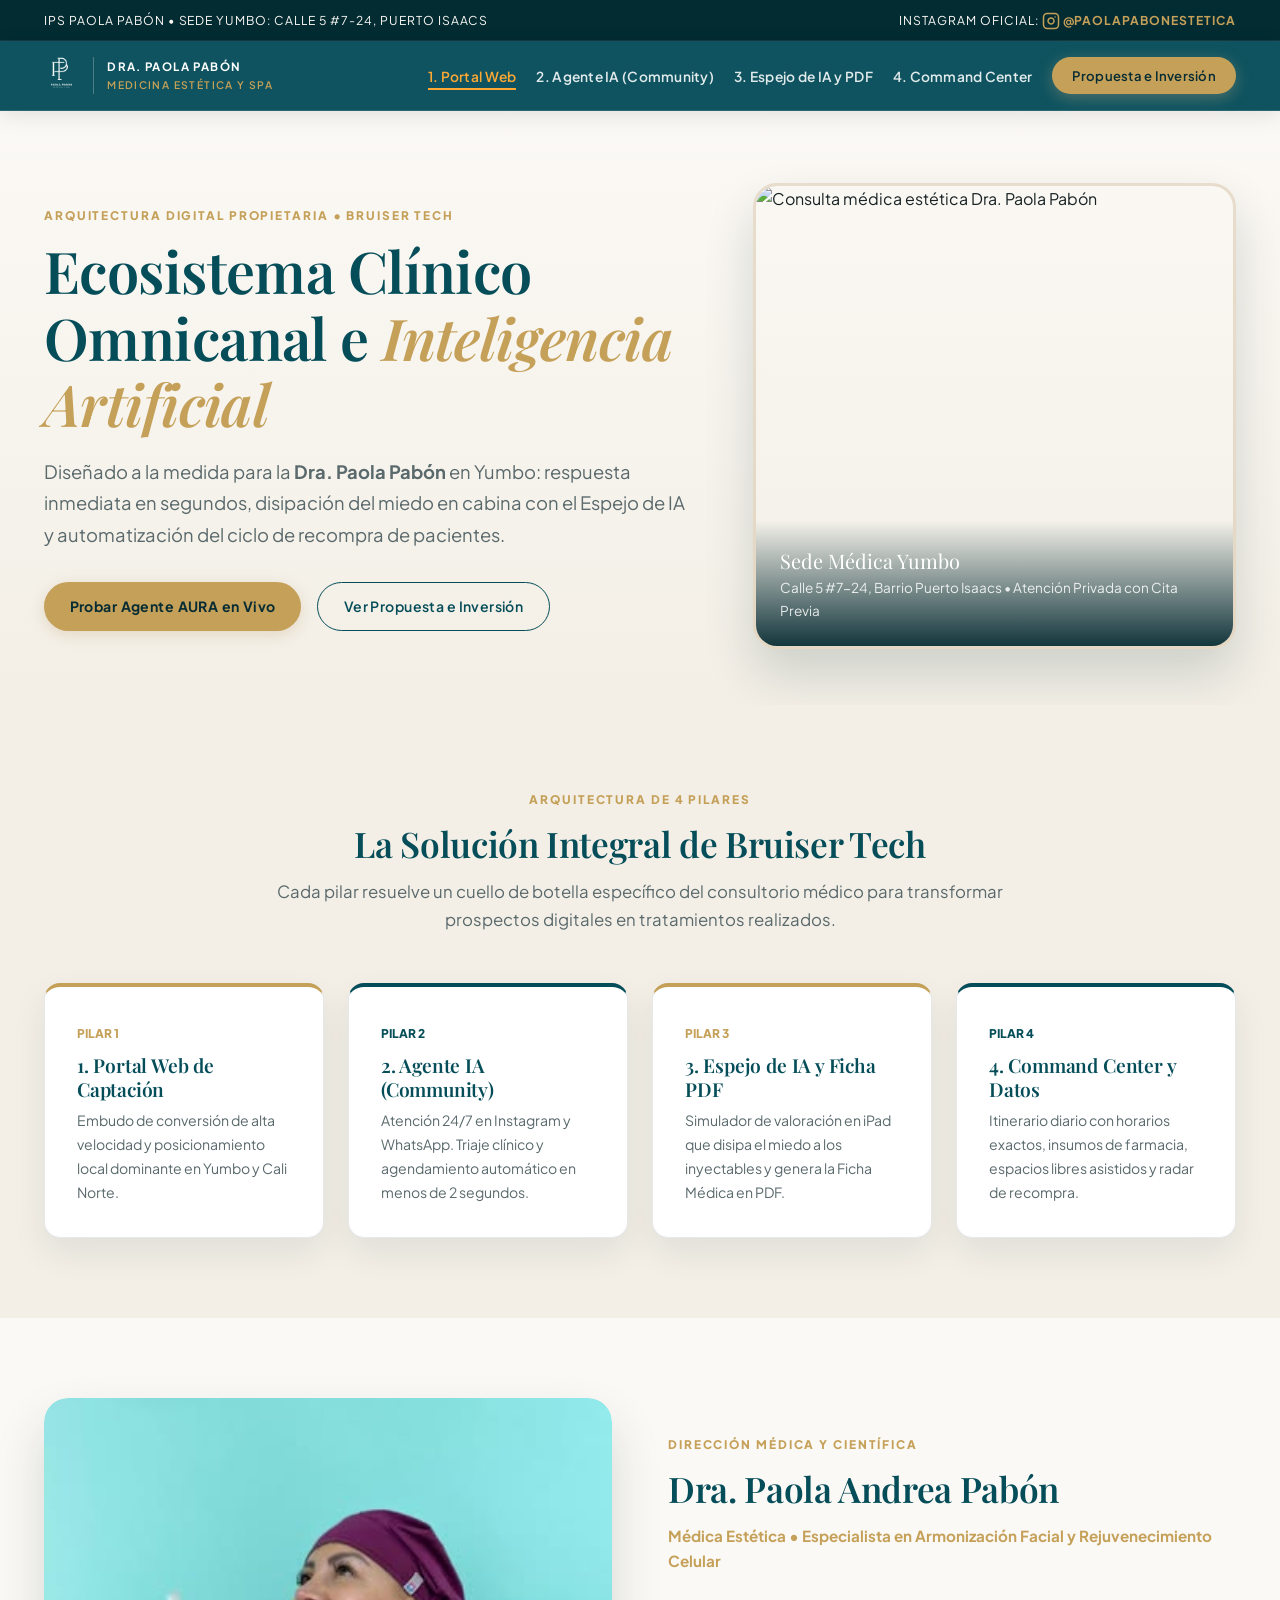
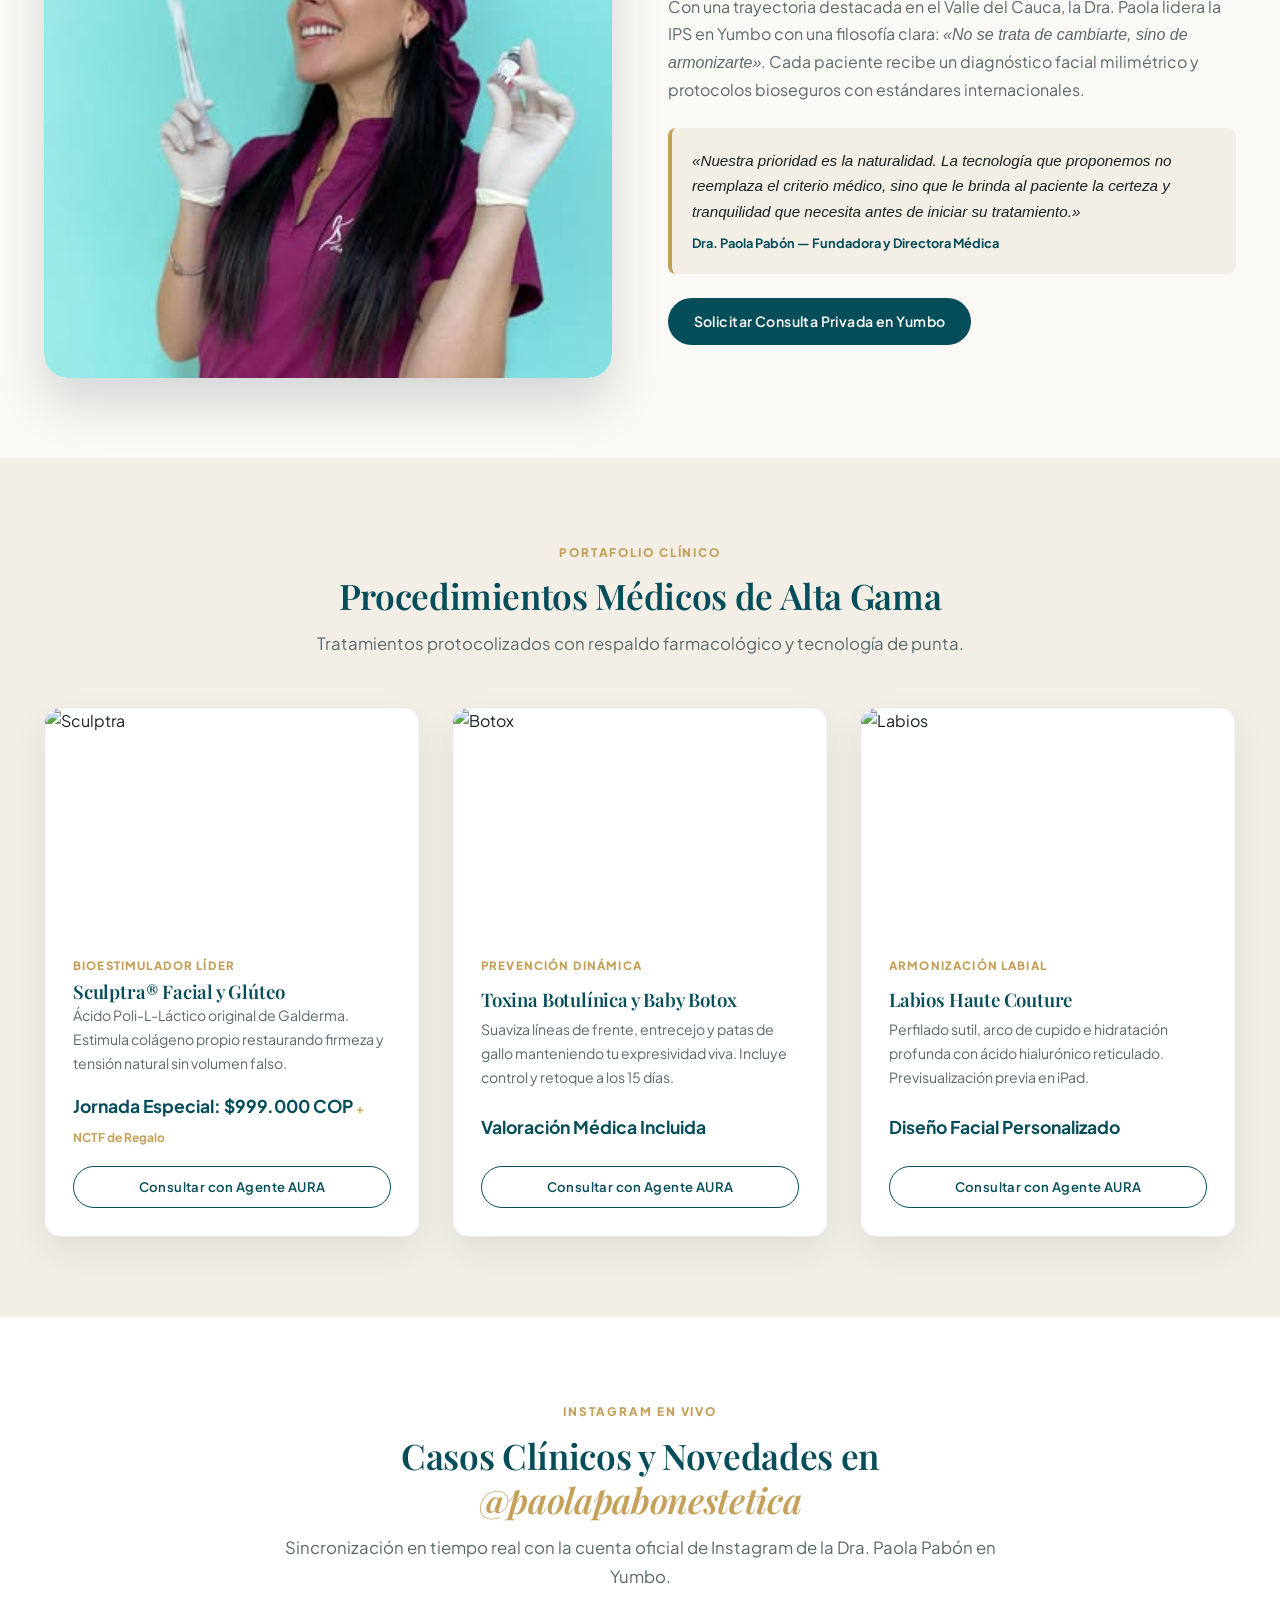
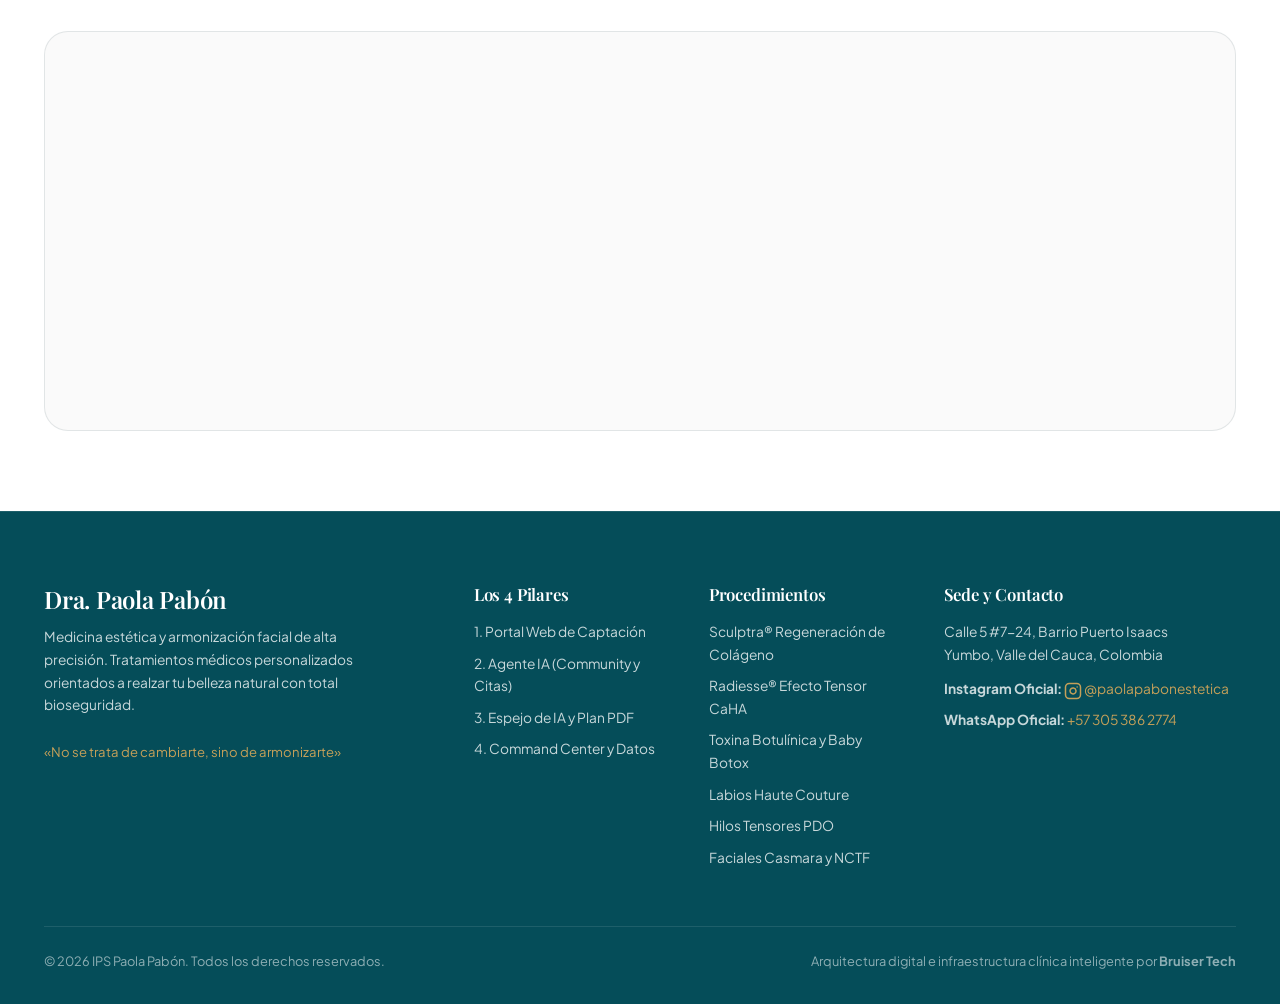
==== commit dd235753: "l" ====
--- a/index.html
+++ b/index.html
@@ -115,8 +115,8 @@
   <!-- SECCIÓN DE LA DOCTORA PAOLA PABÓN -->
   <section class="section">
     <div class="container grid-2" style="align-items: center;">
-      <div style="position: relative; border-radius: var(--radius-lg); overflow: hidden; box-shadow: var(--shadow-lift);">
-        <img src="assets/images/paola.jpg" onerror="this.src='https://images.unsplash.com/photo-1594824813511-6677943ad9d4?auto=format&fit=crop&w=800&q=80';" alt="Dra. Paola Andrea Pabón" style="width: 100%; height: 500px; object-fit: cover; object-position: top center; display: block;">
+      <div style="position: relative; border-radius: var(--radius-lg); overflow: hidden; box-shadow: var(--shadow-lift); background: #FAF7F2; display: flex; align-items: center; justify-content: center;">
+        <img src="assets/images/paola.jpg" onerror="this.src='https://images.unsplash.com/photo-1594824813511-6677943ad9d4?auto=format&fit=crop&w=800&q=80';" alt="Dra. Paola Andrea Pabón" style="width: 100%; height: auto; max-height: 580px; aspect-ratio: 4 / 5; object-fit: cover; object-position: center 18%; display: block; border-radius: var(--radius-lg);">
       </div>
 
       <div>
--- a/assets/css/clinic-luxury.css
+++ b/assets/css/clinic-luxury.css
@@ -1,30 +1,40 @@
 /* ==========================================================================
-   PAOLA PABÓN IPS • MEDICINA ESTÉTICA & SPA
-   ARQUITECTURA DE 4 PILARES • BRUISER TECH
+   PAOLA PABÓN IPS • MEDICINA ESTÉTICA Y SPA DE ALTA GAMA
+   ARQUITECTURA DIGITAL Y SISTEMA DE DISEÑO • BRUISER TECH
    ========================================================================== */
 
 :root {
-  --color-primary: #072C33;        /* Deep Obsidian Teal */
-  --color-primary-light: #0D3E47;  /* Teal suave */
-  --color-accent-gold: #C5A880;    /* Champagne Gold */
-  --color-accent-gold-hover: #B5966B;
-  --color-warm-ivory: #FBF9F5;     /* Alabastro / Marfil */
-  --color-sand: #F3EFE6;           /* Arena cálida */
+  /* PALETA CORPORATIVA DE LUJO */
+  --color-petrol-dark: #032B32;     /* Petróleo Nocturno */
+  --color-primary: #054D59;          /* Azul Petróleo Profundo Oficial */
+  --color-primary-light: #0B6B7B;    /* Cerceta Luminoso */
+  --color-accent-gold: #C5A059;      /* Dorado Champagne */
+  --color-accent-gold-hover: #D8B46E;
+  --color-accent-coral: #FF4B72;     /* Acento Coral Sensorial */
+  --color-accent-amber: #FFA834;     /* Ámbar Cálido */
+  
+  --color-warm-ivory: #FBF9F5;       /* Marfil Alabastro */
+  --color-sand: #F3EFE6;             /* Arena Suave */
   --color-white: #FFFFFF;
-  --color-text-dark: #182224;      /* Carbón */
-  --color-text-muted: #5A696C;     /* Gris Muted */
-  --color-border: rgba(197, 168, 128, 0.28);
-  --color-border-subtle: rgba(7, 44, 51, 0.08);
+  --color-text-dark: #182224;        /* Carbón Profundo */
+  --color-text-muted: #5A696C;       /* Gris Clínico */
+  
+  --color-border: rgba(197, 168, 128, 0.35);
+  --color-border-subtle: rgba(7, 44, 51, 0.1);
+  --color-border-light: rgba(255, 255, 255, 0.15);
 
   --font-serif: 'Playfair Display', Georgia, serif;
-  --font-sans: 'Plus Jakarta Sans', -apple-system, BlinkMacSystemFont, sans-serif;
-
-  --shadow-subtle: 0 10px 30px rgba(7, 44, 51, 0.04);
-  --shadow-card: 0 15px 35px rgba(7, 44, 51, 0.07);
-  --shadow-lift: 0 20px 45px rgba(7, 44, 51, 0.12);
+  --font-sans: 'Plus Jakarta Sans', -apple-system, BlinkMacSystemFont, 'Segoe UI', Roboto, sans-serif;
+
+  --shadow-subtle: 0 8px 25px rgba(7, 44, 51, 0.05);
+  --shadow-card: 0 15px 35px rgba(7, 44, 51, 0.08);
+  --shadow-lift: 0 25px 50px rgba(7, 44, 51, 0.16);
+  --shadow-glow: 0 0 35px rgba(197, 168, 128, 0.25);
+
   --radius-sm: 8px;
   --radius-md: 16px;
   --radius-lg: 24px;
+  --radius-xl: 32px;
   --radius-full: 9999px;
 }
 
@@ -32,6 +42,11 @@
   box-sizing: border-box;
   margin: 0;
   padding: 0;
+}
+
+html {
+  scroll-behavior: smooth;
+  font-size: 16px;
 }
 
 body {
@@ -43,11 +58,13 @@
   overflow-x: hidden;
 }
 
+/* TIPOGRAFÍA */
 h1, h2, h3, h4, .serif {
   font-family: var(--font-serif);
   font-weight: 600;
   line-height: 1.25;
   color: var(--color-primary);
+  letter-spacing: -0.01em;
 }
 
 h1 i, h2 i, h3 i {
@@ -59,6 +76,7 @@
 p {
   color: var(--color-text-muted);
   font-size: 1rem;
+  line-height: 1.7;
 }
 
 a {
@@ -67,6 +85,7 @@
   transition: all 0.25s ease;
 }
 
+/* CONTENEDOR */
 .container {
   width: 100%;
   max-width: 1240px;
@@ -76,29 +95,15 @@
 
 .section {
   padding: 5rem 0;
-}
-
-.section-dark {
-  background-color: var(--color-primary);
-  color: var(--color-white);
-}
-.section-dark h1, .section-dark h2, .section-dark h3, .section-dark h4 {
-  color: var(--color-white);
-}
-.section-dark p {
-  color: rgba(255, 255, 255, 0.82);
-}
-
-.section-sand {
-  background-color: var(--color-sand);
+  position: relative;
 }
 
 /* TOP ANNOUNCEMENT BAR */
 .top-bar {
-  background-color: var(--color-primary);
+  background-color: var(--color-petrol-dark);
   color: var(--color-warm-ivory);
-  padding: 0.55rem 0;
-  font-size: 0.78rem;
+  padding: 0.6rem 0;
+  font-size: 0.76rem;
   letter-spacing: 0.08em;
   text-transform: uppercase;
   border-bottom: 1px solid rgba(255, 255, 255, 0.08);
@@ -112,18 +117,23 @@
 }
 .top-bar a {
   color: var(--color-accent-gold);
-  font-weight: 600;
-}
-
-/* HEADER Y NAVEGACIÓN DE 4 PILARES */
+  font-weight: 700;
+}
+.top-bar a:hover {
+  color: var(--color-accent-gold-hover);
+  text-decoration: underline;
+}
+
+/* NAVEGACIÓN PRINCIPAL (PETRÓLEO ELEGANTE) */
 .header-nav {
   position: sticky;
   top: 0;
   z-index: 1000;
-  background-color: rgba(251, 249, 245, 0.97);
-  backdrop-filter: blur(12px);
-  border-bottom: 1px solid var(--color-border-subtle);
+  background-color: rgba(5, 77, 89, 0.96);
+  backdrop-filter: blur(14px);
+  border-bottom: 1px solid rgba(255, 255, 255, 0.12);
   padding: 0.85rem 0;
+  box-shadow: 0 4px 20px rgba(0, 0, 0, 0.1);
 }
 
 .nav-container {
@@ -136,22 +146,24 @@
   display: flex;
   align-items: center;
   gap: 0.85rem;
+  text-decoration: none;
 }
 .brand-wrapper img {
-  height: 40px;
+  height: 42px;
   width: auto;
   display: block;
   object-fit: contain;
 }
 .brand-tagline {
-  border-left: 1px solid var(--color-border);
-  padding-left: 0.75rem;
+  border-left: 1px solid rgba(255, 255, 255, 0.25);
+  padding-left: 0.85rem;
   font-size: 0.72rem;
   letter-spacing: 0.12em;
   text-transform: uppercase;
-  color: var(--color-primary);
+  color: white;
   font-weight: 700;
-  line-height: 1.2;
+  display: flex;
+  flex-direction: column;
 }
 
 .nav-menu {
@@ -162,15 +174,15 @@
 }
 
 .nav-menu a {
-  font-size: 0.85rem;
+  font-size: 0.86rem;
   font-weight: 600;
-  color: var(--color-primary);
+  color: rgba(255, 255, 255, 0.88);
   letter-spacing: 0.02em;
   position: relative;
-  padding: 0.3rem 0;
+  padding: 0.35rem 0;
 }
 .nav-menu a:hover, .nav-menu a.active {
-  color: var(--color-accent-gold-hover);
+  color: var(--color-accent-amber);
 }
 .nav-menu a.active::after {
   content: '';
@@ -179,7 +191,7 @@
   left: 0;
   width: 100%;
   height: 2px;
-  background-color: var(--color-accent-gold);
+  background-color: var(--color-accent-amber);
 }
 
 /* BOTONES */
@@ -189,7 +201,7 @@
   justify-content: center;
   gap: 0.5rem;
   padding: 0.75rem 1.6rem;
-  font-size: 0.86rem;
+  font-size: 0.88rem;
   font-weight: 600;
   letter-spacing: 0.03em;
   border-radius: var(--radius-full);
@@ -201,13 +213,14 @@
 
 .btn-gold {
   background: var(--color-accent-gold);
-  color: var(--color-white) !important;
+  color: #072C33 !important;
+  font-weight: 700;
   box-shadow: 0 4px 15px rgba(197, 168, 128, 0.35);
 }
 .btn-gold:hover {
   background: var(--color-accent-gold-hover);
   transform: translateY(-2px);
-  box-shadow: 0 8px 25px rgba(197, 168, 128, 0.45);
+  box-shadow: 0 6px 20px rgba(197, 168, 128, 0.45);
 }
 
 .btn-primary-dark {
@@ -222,24 +235,25 @@
 .btn-outline {
   background: transparent;
   color: var(--color-primary);
-  border: 1px solid var(--color-primary);
+  border: 1.5px solid var(--color-primary);
 }
 .btn-outline:hover {
   background: var(--color-primary);
   color: var(--color-white);
 }
 
+/* ETIQUETAS Y BADGES */
 .sub-badge {
   display: inline-block;
-  font-size: 0.75rem;
+  font-size: 0.74rem;
   letter-spacing: 0.16em;
   text-transform: uppercase;
-  font-weight: 700;
+  font-weight: 800;
   color: var(--color-accent-gold);
   margin-bottom: 0.75rem;
 }
 
-/* REJILLAS */
+/* REJILLAS GLOBALES */
 .grid-2 {
   display: grid;
   grid-template-columns: 1fr 1fr;
@@ -253,11 +267,46 @@
 }
 .grid-4 {
   display: grid;
-  grid-template-columns: repeat(auto-fit, minmax(260px, 1fr));
+  grid-template-columns: repeat(auto-fit, minmax(250px, 1fr));
   gap: 1.5rem;
 }
 
-/* TARJETAS DE TRATAMIENTOS */
+/* HERO SECTION (PORTADA) */
+.hero-section {
+  padding: 4.5rem 0 3.5rem;
+  background: linear-gradient(180deg, #FBF9F5 0%, #F3EFE6 100%);
+  position: relative;
+}
+.hero-grid {
+  display: grid;
+  grid-template-columns: 1.15fr 0.85fr;
+  gap: 3.5rem;
+  align-items: center;
+}
+.hero-image-wrapper {
+  position: relative;
+  border-radius: var(--radius-lg);
+  overflow: hidden;
+  box-shadow: var(--shadow-lift);
+  border: 3px solid rgba(197, 168, 128, 0.35);
+}
+
+/* TARJETAS DE PILARES (CARD) */
+.card {
+  background: var(--color-white);
+  border-radius: var(--radius-md);
+  padding: 2rem;
+  box-shadow: var(--shadow-card);
+  border: 1px solid var(--color-border-subtle);
+  transition: transform 0.3s ease, box-shadow 0.3s ease;
+  display: block;
+}
+.card:hover {
+  transform: translateY(-5px);
+  box-shadow: var(--shadow-lift);
+}
+
+/* CATÁLOGO DE TRATAMIENTOS */
 .treatment-card {
   background: var(--color-white);
   border-radius: var(--radius-md);
@@ -272,70 +321,94 @@
   transform: translateY(-5px);
 }
 .treatment-card-img {
-  height: 200px;
+  height: 220px;
   width: 100%;
   object-fit: cover;
   display: block;
 }
 .treatment-card-body {
-  padding: 1.5rem;
+  padding: 1.75rem;
   flex: 1;
   display: flex;
   flex-direction: column;
   justify-content: space-between;
 }
-.treatment-category {
+.treatment-tag {
+  display: inline-block;
   font-size: 0.72rem;
   letter-spacing: 0.1em;
   text-transform: uppercase;
   color: var(--color-accent-gold);
-  font-weight: 700;
-  margin-bottom: 0.3rem;
-}
-.treatment-card-body h3 {
-  font-size: 1.25rem;
-  margin-bottom: 0.5rem;
-}
-.treatment-card-body p {
-  font-size: 0.9rem;
+  font-weight: 800;
+  margin-bottom: 0.35rem;
+}
+
+/* PILAR 2: CHATBOT SIMULATOR */
+.chat-sim-wrapper {
+  display: grid;
+  grid-template-columns: 1fr 1.1fr;
+  gap: 3rem;
+  align-items: start;
+}
+.chat-sim-info {
+  background: var(--color-primary);
+  border-radius: var(--radius-lg);
+  padding: 2.5rem;
+  color: white;
+  box-shadow: var(--shadow-lift);
+}
+.btn-chat-prompt {
+  display: block;
+  width: 100%;
+  text-align: left;
+  background: rgba(255, 255, 255, 0.08);
+  border: 1px solid rgba(255, 255, 255, 0.15);
+  border-radius: var(--radius-md);
+  padding: 1rem 1.25rem;
+  color: white;
   margin-bottom: 1rem;
-}
-.treatment-footer {
-  display: flex;
-  justify-content: space-between;
-  align-items: center;
-  border-top: 1px solid var(--color-border-subtle);
-  padding-top: 0.85rem;
-  font-size: 0.85rem;
-}
-.treatment-price {
-  font-weight: 700;
-  color: var(--color-primary);
-}
-
-/* MOCKUP WHATSAPP (PILAR 2) */
-.phone-mockup {
+  cursor: pointer;
+  transition: all 0.2s ease;
+}
+.btn-chat-prompt:hover {
+  background: rgba(197, 168, 128, 0.2);
+  border-color: var(--color-accent-gold);
+  transform: translateX(4px);
+}
+.phone-frame {
   background: #111B21;
-  border: 10px solid #232D36;
-  border-radius: 2.2rem;
+  border: 12px solid #232D36;
+  border-radius: 2.5rem;
   overflow: hidden;
   box-shadow: var(--shadow-lift);
-  max-width: 400px;
+  max-width: 420px;
   margin: 0 auto;
 }
 .phone-header {
   background: #202C33;
-  padding: 0.85rem 1rem;
-  display: flex;
-  align-items: center;
-  gap: 0.75rem;
+  padding: 0.9rem 1.25rem;
+  display: flex;
+  align-items: center;
+  gap: 0.85rem;
   color: #E9EDEF;
-  border-bottom: 1px solid rgba(255,255,255,0.05);
-}
-.chat-window {
-  height: 380px;
+  border-bottom: 1px solid rgba(255, 255, 255, 0.06);
+}
+.avatar-circle {
+  width: 42px;
+  height: 42px;
+  border-radius: 50%;
+  background: #00A884;
+  color: white;
+  font-weight: 700;
+  display: flex;
+  align-items: center;
+  justify-content: center;
+  font-size: 0.95rem;
+}
+.phone-body {
+  height: 420px;
   overflow-y: auto;
-  padding: 1rem;
+  padding: 1.25rem;
   background-color: #0B141A;
   background-image: radial-gradient(#1B2730 1px, transparent 1px);
   background-size: 16px 16px;
@@ -344,11 +417,11 @@
   gap: 0.85rem;
 }
 .bubble {
-  max-width: 82%;
-  padding: 0.7rem 0.9rem;
-  border-radius: 0.75rem;
-  font-size: 0.85rem;
-  line-height: 1.45;
+  max-width: 84%;
+  padding: 0.75rem 1rem;
+  border-radius: 0.85rem;
+  font-size: 0.86rem;
+  line-height: 1.5;
 }
 .bubble-user {
   background: #005C4B;
@@ -361,44 +434,48 @@
   color: #E9EDEF;
   align-self: flex-start;
   border-bottom-left-radius: 0.2rem;
-}
-.chat-input-bar {
+  border: 1px solid rgba(255, 255, 255, 0.05);
+}
+.phone-footer {
   background: #202C33;
-  padding: 0.65rem 0.85rem;
-  display: flex;
-  gap: 0.5rem;
-  align-items: center;
-}
-.chat-input-bar input {
+  padding: 0.75rem 1rem;
+  display: flex;
+  gap: 0.6rem;
+  align-items: center;
+}
+.phone-footer input {
   flex: 1;
   background: #2A3942;
   border: none;
   border-radius: var(--radius-full);
-  padding: 0.55rem 1rem;
-  color: white;
-  font-size: 0.85rem;
+  padding: 0.65rem 1.15rem;
+  color: white;
+  font-size: 0.86rem;
   outline: none;
 }
-.chat-input-bar button {
+.phone-footer button {
   background: #00A884;
   border: none;
   border-radius: 50%;
-  width: 34px;
-  height: 34px;
+  width: 38px;
+  height: 38px;
   color: white;
   cursor: pointer;
   display: flex;
   align-items: center;
   justify-content: center;
-  font-weight: 700;
-}
-
-/* FOOTER */
+  transition: transform 0.2s;
+}
+.phone-footer button:hover {
+  transform: scale(1.05);
+}
+
+/* PIE DE PÁGINA CLÍNICO DE LUJO */
 .footer-luxury {
   background-color: var(--color-primary);
   color: var(--color-white);
   padding: 4.5rem 0 2rem;
-  border-top: 1px solid rgba(255, 255, 255, 0.08);
+  border-top: 1px solid rgba(255, 255, 255, 0.1);
 }
 .footer-grid {
   display: grid;
@@ -412,13 +489,13 @@
   margin-bottom: 1rem;
 }
 .footer-luxury p, .footer-luxury li {
-  font-size: 0.85rem;
-  color: rgba(255, 255, 255, 0.75);
-  line-height: 1.6;
+  font-size: 0.86rem;
+  color: rgba(255, 255, 255, 0.78);
+  line-height: 1.65;
 }
 .footer-luxury ul { list-style: none; }
-.footer-luxury ul li { margin-bottom: 0.5rem; }
-.footer-luxury a:hover { color: var(--color-accent-gold); }
+.footer-luxury ul li { margin-bottom: 0.55rem; }
+.footer-luxury a:hover { color: var(--color-accent-amber); }
 .footer-bottom {
   border-top: 1px solid rgba(255, 255, 255, 0.1);
   padding-top: 1.5rem;
@@ -426,18 +503,254 @@
   justify-content: space-between;
   align-items: center;
   font-size: 0.8rem;
-  color: rgba(255, 255, 255, 0.5);
+  color: rgba(255, 255, 255, 0.55);
   flex-wrap: wrap;
   gap: 0.75rem;
 }
 
+/* RESPONSIVE */
 @media (max-width: 950px) {
+  .hero-grid { grid-template-columns: 1fr; gap: 2.5rem; }
   .grid-2 { grid-template-columns: 1fr; gap: 2.5rem; }
+  .chat-sim-wrapper { grid-template-columns: 1fr; }
   .footer-grid { grid-template-columns: 1fr 1fr; }
-  .nav-menu { gap: 0.75rem; }
+  .nav-menu { gap: 0.85rem; }
 }
 @media (max-width: 768px) {
   .nav-menu { display: none; }
   .footer-grid { grid-template-columns: 1fr; }
   .section { padding: 3.5rem 0; }
 }
+
+/* ==========================================================================
+   PILAR 3: IPAD PRO AESTHETIC MIRROR
+   ========================================================================== */
+.ipad-frame {
+  background: #111819;
+  border: 14px solid #232B2D;
+  border-radius: 2.5rem;
+  box-shadow: var(--shadow-lift);
+  overflow: hidden;
+  margin-bottom: 4rem;
+}
+.ipad-topbar {
+  background: #1A2426;
+  padding: 0.75rem 1.5rem;
+  display: flex;
+  justify-content: space-between;
+  align-items: center;
+  color: rgba(255,255,255,0.7);
+  font-size: 0.75rem;
+  border-bottom: 1px solid rgba(255,255,255,0.08);
+}
+.ipad-content {
+  background: #0B1214;
+  display: grid;
+  grid-template-columns: 1fr 1.25fr;
+  min-height: 540px;
+}
+@media (max-width: 900px) {
+  .ipad-content { grid-template-columns: 1fr; }
+}
+.ipad-sidebar {
+  background: #121C1E;
+  padding: 2rem;
+  border-right: 1px solid rgba(255,255,255,0.08);
+  color: white;
+  display: flex;
+  flex-direction: column;
+  justify-content: space-between;
+}
+.ipad-viewport {
+  padding: 2rem;
+  display: flex;
+  flex-direction: column;
+  align-items: center;
+  justify-content: center;
+  position: relative;
+}
+.app-input {
+  width: 100%;
+  background: #1A2628;
+  border: 1px solid rgba(255,255,255,0.12);
+  border-radius: 8px;
+  padding: 0.6rem 0.85rem;
+  color: white;
+  font-size: 0.85rem;
+  outline: none;
+  margin-bottom: 1rem;
+}
+.phase-tab-btn {
+  padding: 0.5rem 0.85rem;
+  font-size: 0.75rem;
+  font-weight: 700;
+  border-radius: 9999px;
+  cursor: pointer;
+  border: 1px solid rgba(255,255,255,0.2);
+  background: transparent;
+  color: white;
+  transition: all 0.2s;
+}
+.phase-tab-btn.active {
+  background: var(--color-accent-gold);
+  border-color: var(--color-accent-gold);
+  color: #072C33;
+}
+.mesh-overlay {
+  position: absolute;
+  inset: 0;
+  pointer-events: none;
+  display: none;
+}
+.scanning-line {
+  position: absolute;
+  top: 0;
+  left: 0;
+  right: 0;
+  height: 3px;
+  background: #10B981;
+  box-shadow: 0 0 15px #10B981, 0 0 30px #10B981;
+  display: none;
+  animation: scanAnim 1.8s infinite ease-in-out;
+}
+@keyframes scanAnim {
+  0% { top: 0%; opacity: 0.8; }
+  50% { top: 96%; opacity: 1; }
+  100% { top: 0%; opacity: 0.8; }
+}
+
+/* ==========================================================================
+   PILAR 4: COMMAND CENTER & SCHEDULING
+   ========================================================================== */
+.schedule-item {
+  background: white;
+  border: 1px solid var(--color-border-subtle);
+  border-radius: var(--radius-md);
+  padding: 1.5rem;
+  margin-bottom: 1.25rem;
+  transition: all 0.2s ease;
+  display: grid;
+  grid-template-columns: 140px 1fr 140px;
+  gap: 1.5rem;
+  align-items: center;
+  box-shadow: var(--shadow-subtle);
+}
+@media (max-width: 800px) {
+  .schedule-item { grid-template-columns: 1fr; gap: 0.75rem; }
+}
+.schedule-item:hover {
+  box-shadow: var(--shadow-card);
+  border-color: var(--color-accent-gold);
+}
+.schedule-time {
+  font-weight: 800;
+  color: var(--color-primary);
+  font-size: 0.95rem;
+}
+.schedule-empty {
+  background: linear-gradient(135deg, #FFFBEB 0%, #FEF3C7 100%);
+  border: 2px dashed #F59E0B;
+  border-radius: var(--radius-md);
+  padding: 1.75rem;
+  margin-bottom: 1.25rem;
+  box-shadow: 0 4px 15px rgba(245, 158, 11, 0.15);
+}
+.status-badge {
+  display: inline-block;
+  padding: 0.25rem 0.65rem;
+  border-radius: 9999px;
+  font-size: 0.72rem;
+  font-weight: 700;
+  text-transform: uppercase;
+  text-align: center;
+}
+.status-confirmed { background: #DCFCE7; color: #166534; }
+.status-prep { background: #FEF9C3; color: #854D0E; }
+.status-free { background: #FEF3C7; color: #92400E; }
+.tab-nav-btn {
+  padding: 0.65rem 1.25rem;
+  font-size: 0.85rem;
+  font-weight: 700;
+  border-radius: 8px;
+  border: 1px solid var(--color-border-subtle);
+  background: white;
+  cursor: pointer;
+  color: var(--color-text-dark);
+  transition: all 0.2s;
+}
+.tab-nav-btn.active {
+  background: var(--color-primary);
+  color: white;
+  border-color: var(--color-primary);
+}
+
+
+/* ==========================================================================
+   ESTILOS DE IMPRESIÓN Y EXPORTACIÓN A PDF CLÍNICO
+   ========================================================================== */
+@media print {
+  @page {
+    size: letter portrait;
+    margin: 1.2cm;
+  }
+  body {
+    background: #ffffff !important;
+    color: #182224 !important;
+    margin: 0 !important;
+    padding: 0 !important;
+  }
+  .top-bar, .header-nav, .section, .footer-luxury, .pdf-modal-close-btn, .pdf-modal-actions, .btn {
+    display: none !important;
+  }
+  #pdf-modal {
+    display: block !important;
+    position: static !important;
+    inset: auto !important;
+    background: #ffffff !important;
+    padding: 0 !important;
+    width: 100% !important;
+    height: auto !important;
+    max-height: none !important;
+    overflow: visible !important;
+    box-shadow: none !important;
+  }
+  #pdf-modal-content {
+    background: #ffffff !important;
+    border: none !important;
+    border-radius: 0 !important;
+    box-shadow: none !important;
+    padding: 0 !important;
+    width: 100% !important;
+    max-width: 100% !important;
+    max-height: none !important;
+    overflow: visible !important;
+  }
+  .pdf-comparison-grid {
+    display: grid !important;
+    grid-template-columns: 1fr 1fr !important;
+    gap: 1.25rem !important;
+    page-break-inside: avoid !important;
+    break-inside: avoid !important;
+  }
+  .pdf-img-col {
+    background: #ffffff !important;
+    border: 1px solid #D1C7B7 !important;
+    padding: 0.4rem !important;
+    page-break-inside: avoid !important;
+    break-inside: avoid !important;
+  }
+  .pdf-img-col img {
+    max-height: 230px !important;
+    width: 100% !important;
+    height: auto !important;
+    object-fit: contain !important;
+    display: block !important;
+    margin: 0 auto !important;
+    page-break-inside: avoid !important;
+    break-inside: avoid !important;
+  }
+  table {
+    page-break-inside: avoid !important;
+    break-inside: avoid !important;
+  }
+}
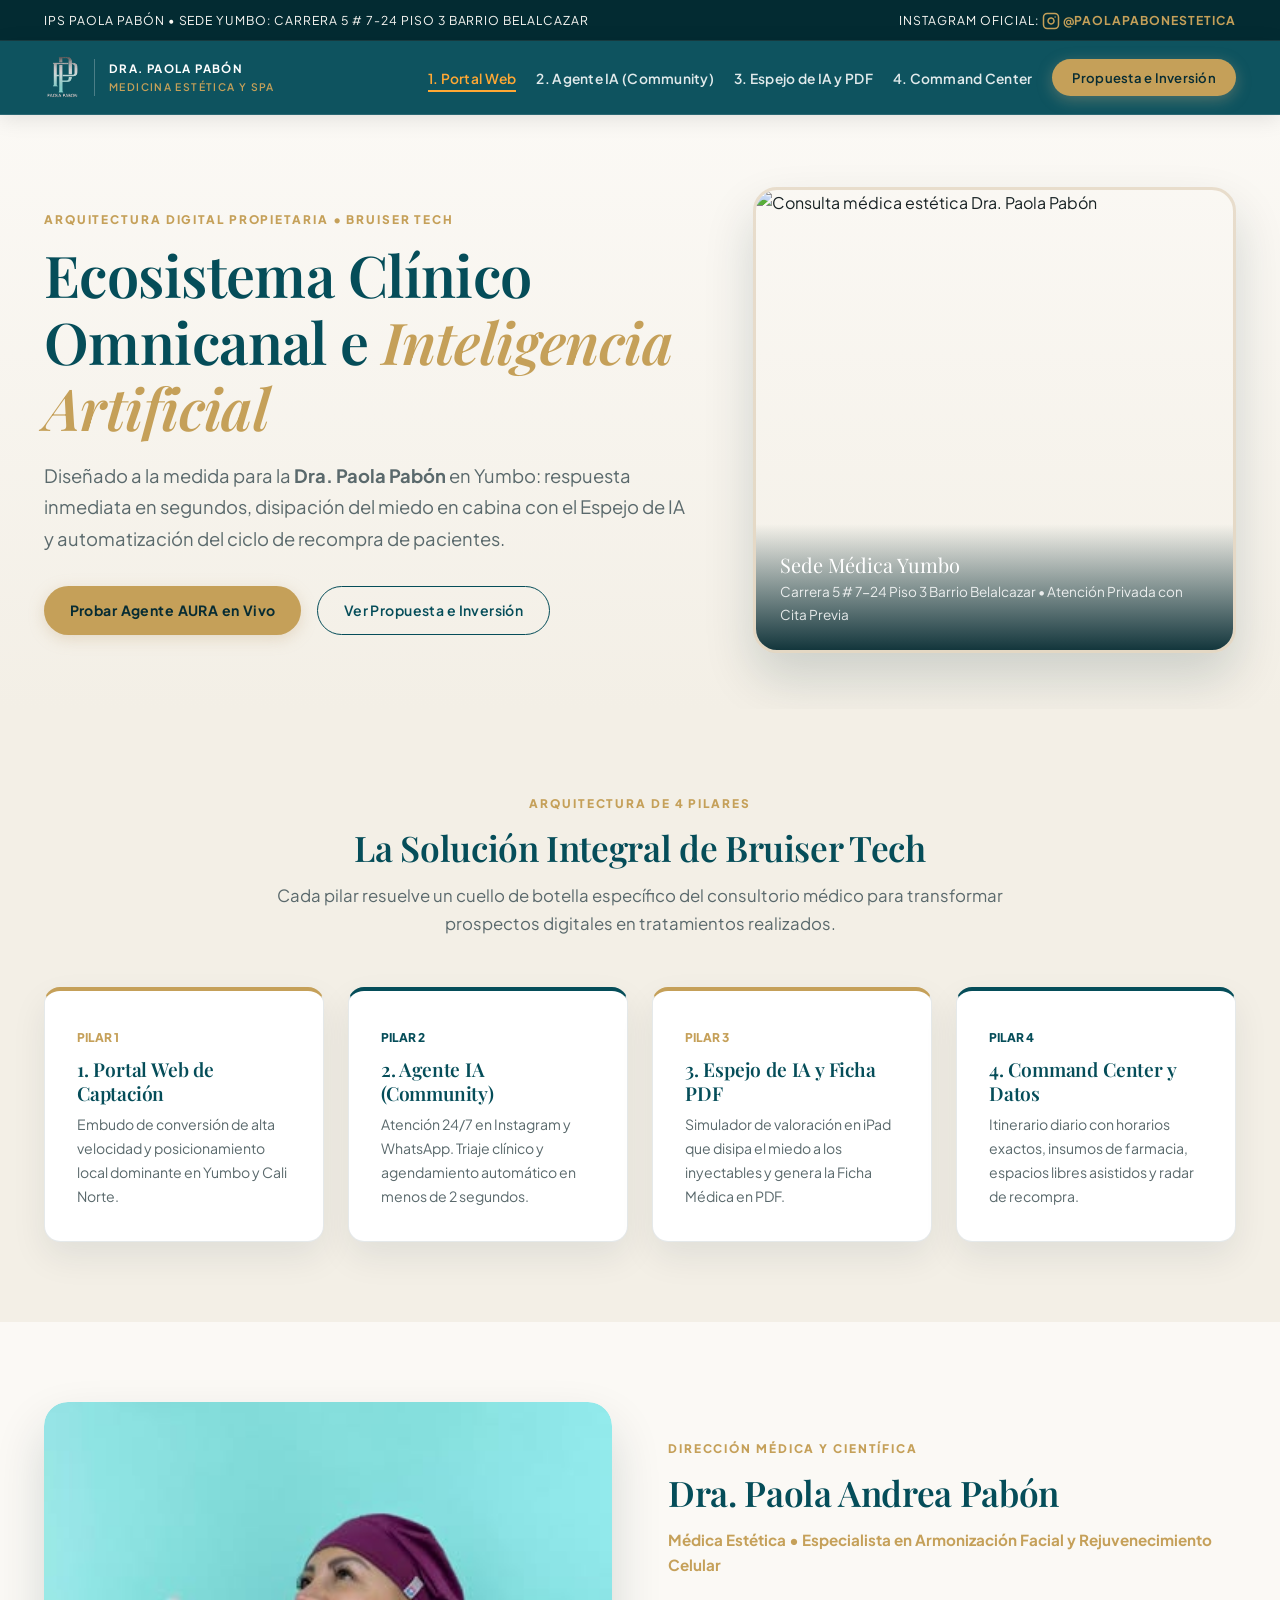
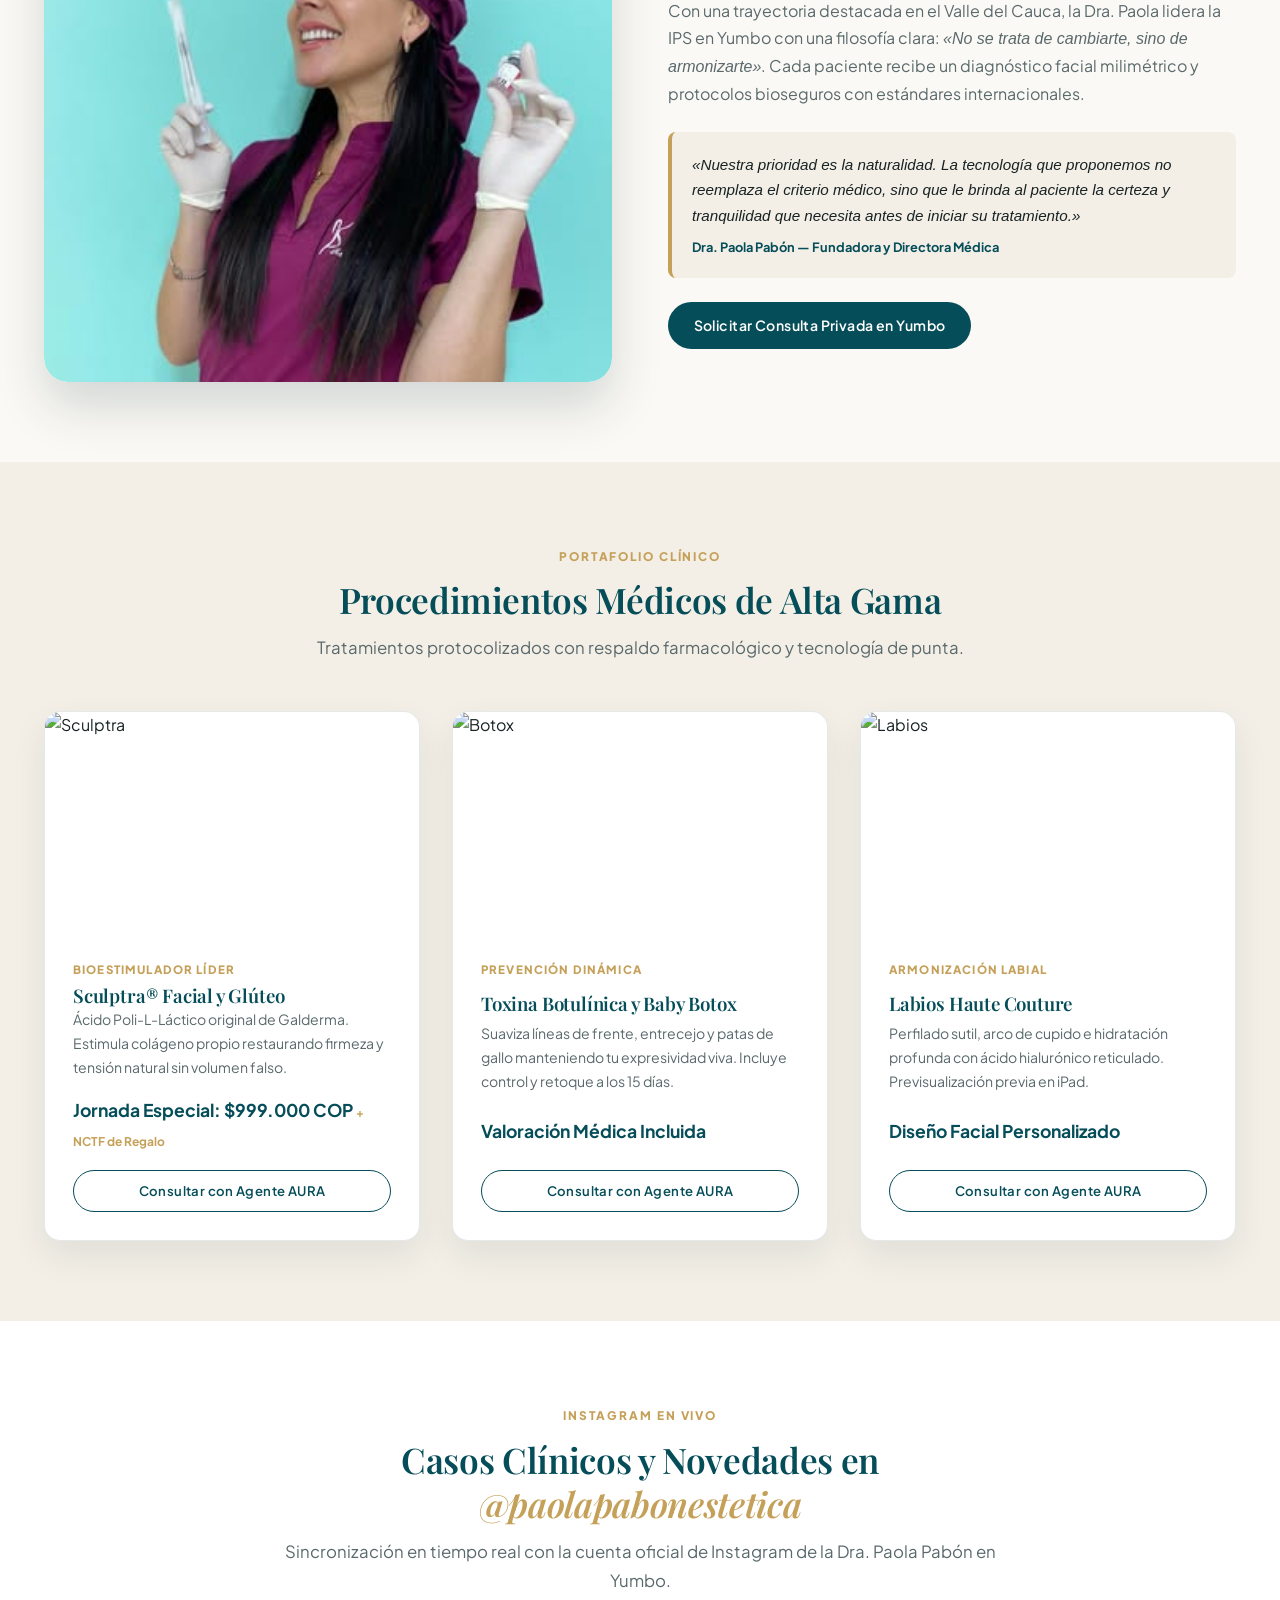
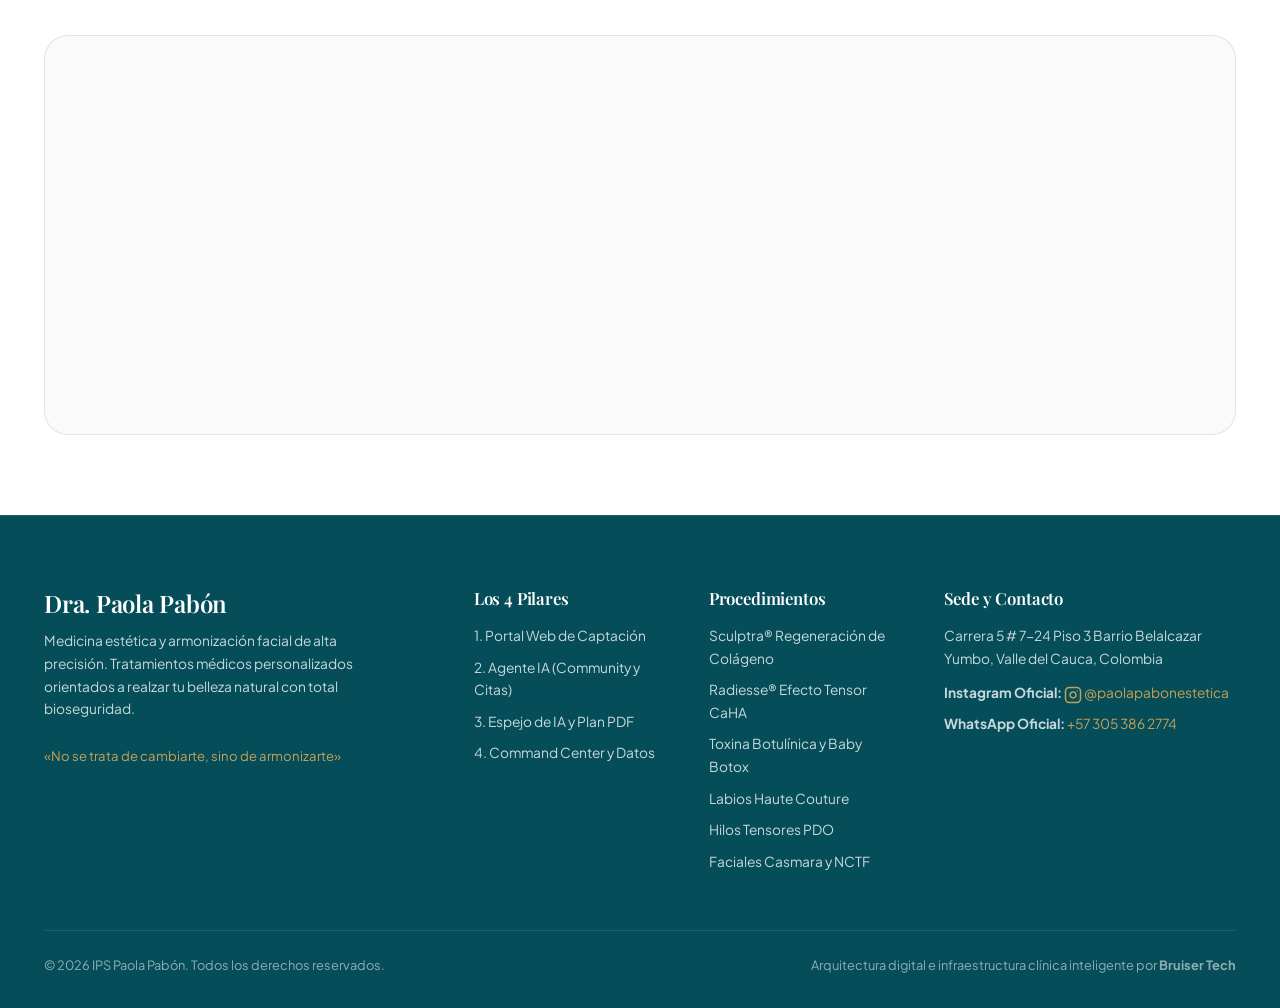
==== commit ac0d49e1: "Update logo asset and address to Carrera 5 # 7-24 Piso 3 Barrio Belalcazar" ====
--- a/index.html
+++ b/index.html
@@ -15,7 +15,7 @@
   <div class="top-bar">
     <div class="container top-bar-inner">
       <div>
-        <span>IPS PAOLA PABÓN • SEDE YUMBO: CALLE 5 #7-24, PUERTO ISAACS</span>
+        <span>IPS PAOLA PABÓN • SEDE YUMBO: CARRERA 5 # 7-24 PISO 3 BARRIO BELALCAZAR</span>
       </div>
       <div>
         <span>Instagram Oficial: <a href="https://www.instagram.com/paolapabonestetica/" target="_blank"><svg width="18" height="18" viewBox="0 0 24 24" fill="none" stroke="currentColor" stroke-width="2" stroke-linecap="round" stroke-linejoin="round" style="vertical-align: middle;"><rect x="2" y="2" width="20" height="20" rx="5" ry="5"></rect><path d="M16 11.37A4 4 0 1 1 12.63 8 4 4 0 0 1 16 11.37z"></path><line x1="17.5" y1="6.5" x2="17.51" y2="6.5"></line></svg> @paolapabonestetica</a></span>
@@ -69,7 +69,7 @@
         <img referrerpolicy="no-referrer" src="https://images.unsplash.com/photo-1629909613654-28e377c37b09?auto=format&fit=crop&w=800&q=80" alt="Consulta médica estética Dra. Paola Pabón" style="width: 100%; height: 460px; object-fit: cover; display: block;">
         <div style="position: absolute; bottom: 0; left: 0; right: 0; padding: 1.5rem; background: linear-gradient(transparent, rgba(7,44,51,0.95)); color: white;">
           <div style="font-family: var(--font-serif); font-size: 1.25rem;">Sede Médica Yumbo</div>
-          <div style="font-size: 0.85rem; opacity: 0.85;">Calle 5 #7-24, Barrio Puerto Isaacs • Atención Privada con Cita Previa</div>
+          <div style="font-size: 0.85rem; opacity: 0.85;">Carrera 5 # 7-24 Piso 3 Barrio Belalcazar • Atención Privada con Cita Previa</div>
         </div>
       </div>
     </div>
@@ -253,7 +253,7 @@
         <div>
           <h4>Sede y Contacto</h4>
           <p>
-            Calle 5 #7-24, Barrio Puerto Isaacs<br>
+            Carrera 5 # 7-24 Piso 3 Barrio Belalcazar<br>
             Yumbo, Valle del Cauca, Colombia
           </p>
           <p style="margin-top: 0.75rem;">
--- a/assets/css/clinic-luxury.css
+++ b/assets/css/clinic-luxury.css
@@ -754,3 +754,65 @@
     break-inside: avoid !important;
   }
 }
+
+
+/* MEJORAS VISUALES DE LUJO CLÍNICO Y AGENDAMIENTO INTERNO */
+.brand-wrapper img {
+  height: 46px;
+  width: auto;
+  display: block;
+  object-fit: contain;
+  transition: transform 0.25s ease;
+}
+.brand-wrapper:hover img {
+  transform: scale(1.03);
+}
+
+.booking-in-chat-card {
+  background: #18252C;
+  border: 1px solid var(--color-accent-gold);
+  border-radius: 12px;
+  padding: 1.15rem;
+  margin-top: 0.65rem;
+  color: #E9EDEF;
+  box-shadow: 0 10px 30px rgba(0, 0, 0, 0.35);
+  animation: fadeIn 0.3s ease;
+}
+
+@keyframes fadeIn {
+  from { opacity: 0; transform: translateY(6px); }
+  to { opacity: 1; transform: translateY(0); }
+}
+
+.tab-nav-btn {
+  display: inline-flex;
+  align-items: center;
+  gap: 0.5rem;
+  transition: all 0.25s ease;
+}
+.tab-nav-btn:hover {
+  transform: translateY(-2px);
+  box-shadow: 0 6px 20px rgba(7, 44, 51, 0.08);
+}
+.tab-nav-btn.active {
+  background: var(--color-primary);
+  color: white;
+  border-color: var(--color-primary);
+  box-shadow: 0 8px 25px rgba(7, 44, 51, 0.15);
+}
+
+.status-badge {
+  display: inline-flex;
+  align-items: center;
+  gap: 0.35rem;
+  font-weight: 700;
+  letter-spacing: 0.02em;
+}
+
+.schedule-item {
+  transition: transform 0.2s ease, box-shadow 0.2s ease;
+}
+.schedule-item:hover {
+  transform: translateX(4px);
+  box-shadow: 0 10px 30px rgba(7, 44, 51, 0.08);
+}
